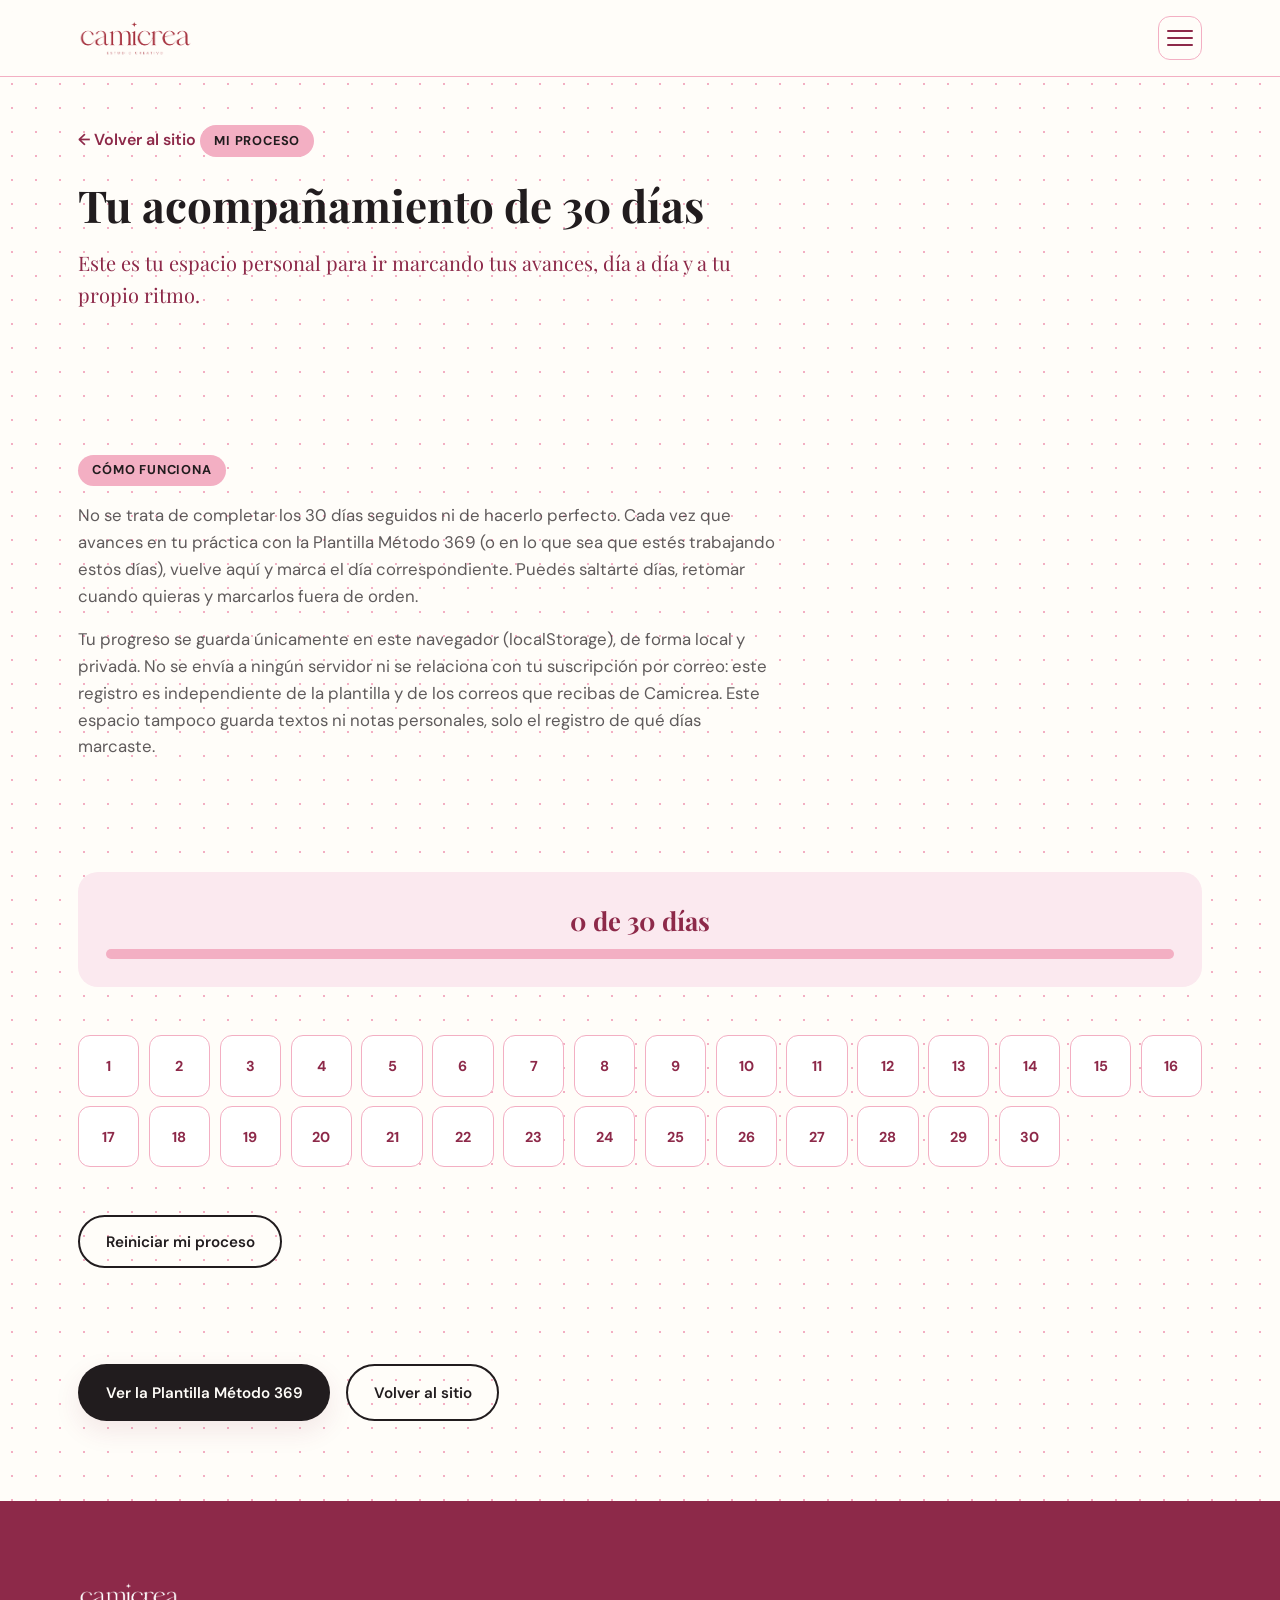
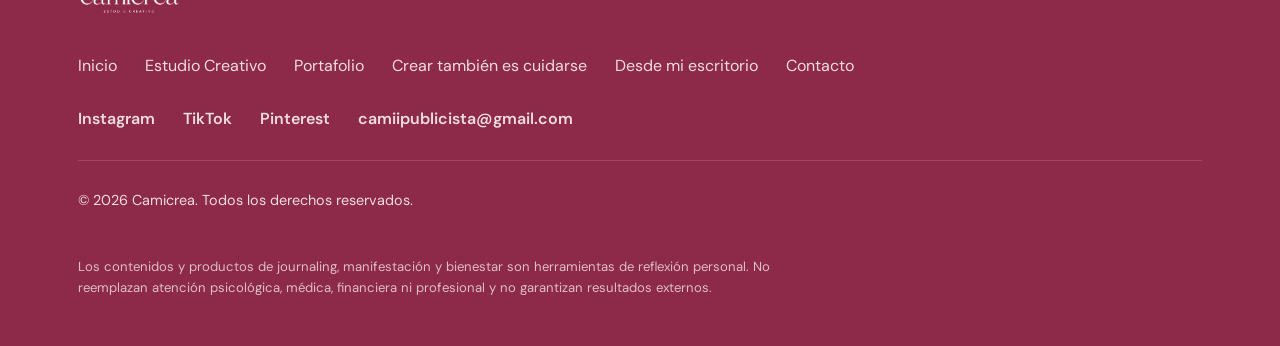
==== mi-proceso.html @ ab2db656 "Corrección urgente: eliminar avisos de contenido pendiente y rehacer la navegación en pila vertical " ====
<!DOCTYPE html>
<html lang="es-CL">
<head>
  <meta charset="UTF-8">
  <meta name="viewport" content="width=device-width, initial-scale=1.0">
  <title>Mi proceso | Camicrea</title>
  <meta name="description" content="Tu espacio personal para acompañar tu proceso de 30 días: marca tus avances día a día, a tu propio ritmo. Tu progreso se guarda solo en este navegador.">
  <meta name="theme-color" content="#FFFDF9">
  <meta name="robots" content="noindex">

  <!-- Favicon provisional (creado con SVG propio, sin descargas externas) -->
  <link rel="icon" type="image/svg+xml" href="assets/favicon.svg">

  <!-- Tipografías: Playfair Display (serif editorial, con cursiva) + DM Sans (sans funcional) -->
  <link rel="preconnect" href="https://fonts.googleapis.com">
  <link rel="preconnect" href="https://fonts.gstatic.com" crossorigin>
  <link href="https://fonts.googleapis.com/css2?family=Caveat:wght@500;600;700&family=DM+Sans:ital,wght@0,400;0,500;0,600;0,700;1,400&family=Playfair+Display:ital,wght@0,500;0,600;0,700;0,800;1,500;1,600;1,700&display=swap" rel="stylesheet">

  <link rel="stylesheet" href="styles.css">
</head>
<body>

  <a class="skip-link" href="#contenido-principal">Saltar al contenido principal</a>

  <!-- ======================= ENCABEZADO ======================= -->
  <header class="site-header" id="header">
    <div class="container header-inner">
      <a class="logo" href="index.html">
        <img class="logo-img" src="./assets/logo-camicrea.png" alt="Camicrea Estudio Creativo">
      </a>

      <button class="nav-toggle" id="navToggle" type="button" aria-expanded="false" aria-controls="primaryNav" aria-label="Abrir menú de navegación">
        <span class="nav-toggle-bar"></span>
        <span class="nav-toggle-bar"></span>
        <span class="nav-toggle-bar"></span>
      </button>

      <nav class="primary-nav nav-carpetas" id="primaryNav" aria-label="Navegación principal">
        <ul class="nav-list carpetas-lista">
          <li class="carpeta-nav-item">
            <a href="index.html#estudio" class="nav-link carpeta-nav carpeta-nav--rosa">
              <span class="carpeta-nav-vista" aria-hidden="true"><svg viewBox="0 0 24 24" width="26" height="26" aria-hidden="true"><rect x="3" y="4" width="18" height="12" rx="1.5" fill="none" stroke="currentColor" stroke-width="1.8"/><line x1="9" y1="20" x2="15" y2="20" stroke="currentColor" stroke-width="1.8" stroke-linecap="round"/><line x1="12" y1="16" x2="12" y2="20" stroke="currentColor" stroke-width="1.8" stroke-linecap="round"/></svg></span>
              <span class="carpeta-nav-pestana">01</span>
              <span class="carpeta-nav-cuerpo">Estudio creativo<span class="carpeta-nav-flecha" aria-hidden="true">&#8594;</span></span>
            </a>
          </li>
          <li class="carpeta-nav-item">
            <a href="index.html#portafolio" class="nav-link carpeta-nav carpeta-nav--verde">
              <span class="carpeta-nav-vista" aria-hidden="true"><svg viewBox="0 0 24 24" width="26" height="26" aria-hidden="true"><rect x="3" y="7" width="10" height="10" rx="1.5" fill="currentColor" opacity="0.55"/><rect x="8" y="4" width="10" height="10" rx="1.5" fill="currentColor" opacity="0.85"/><rect x="12" y="9" width="9" height="9" rx="1.5" fill="none" stroke="currentColor" stroke-width="1.6"/></svg></span>
              <span class="carpeta-nav-pestana">02</span>
              <span class="carpeta-nav-cuerpo">Portafolio<span class="carpeta-nav-flecha" aria-hidden="true">&#8594;</span></span>
            </a>
          </li>
          <li class="carpeta-nav-item">
            <a href="index.html#cuidarse" class="nav-link carpeta-nav carpeta-nav--negro">
              <span class="carpeta-nav-vista" aria-hidden="true"><svg viewBox="0 0 24 24" width="26" height="26" aria-hidden="true"><path d="M12 3C9 3 7.5 5.5 8 8.5C6 8 4.5 9 4.5 11C4.5 13.5 7.5 14.5 9.5 13C9 15 8.5 17 8.5 19H15.5C15.5 17 15 15 14.5 13C16.5 14.5 19.5 13.5 19.5 11C19.5 9 18 8 16 8.5C16.5 5.5 15 3 12 3Z" fill="currentColor"/><line x1="12" y1="13" x2="12" y2="21" stroke="currentColor" stroke-width="1.6" stroke-linecap="round"/></svg></span>
              <span class="carpeta-nav-pestana">03</span>
              <span class="carpeta-nav-cuerpo">Crear también es cuidarse<span class="carpeta-nav-flecha" aria-hidden="true">&#8594;</span></span>
            </a>
          </li>
          <li class="carpeta-nav-item">
            <a href="index.html#escritorio" class="nav-link carpeta-nav carpeta-nav--papel">
              <span class="carpeta-nav-vista" aria-hidden="true"><svg viewBox="0 0 24 24" width="26" height="26" aria-hidden="true"><path d="M5 3h10l4 4v14H5Z" fill="none" stroke="currentColor" stroke-width="1.7" stroke-linejoin="round"/><path d="M15 3v4h4" fill="none" stroke="currentColor" stroke-width="1.7" stroke-linejoin="round"/><line x1="8" y1="11" x2="16" y2="11" stroke="currentColor" stroke-width="1.4" stroke-linecap="round"/><line x1="8" y1="14.5" x2="16" y2="14.5" stroke="currentColor" stroke-width="1.4" stroke-linecap="round"/><line x1="8" y1="18" x2="13" y2="18" stroke="currentColor" stroke-width="1.4" stroke-linecap="round"/></svg></span>
              <span class="carpeta-nav-pestana">04</span>
              <span class="carpeta-nav-cuerpo">Desde mi escritorio<span class="carpeta-nav-flecha" aria-hidden="true">&#8594;</span></span>
            </a>
          </li>
          <li class="carpeta-nav-item">
            <a href="index.html#contacto" class="nav-link carpeta-nav carpeta-nav--burdeos">
              <span class="carpeta-nav-vista" aria-hidden="true"><svg viewBox="0 0 24 24" width="26" height="26" aria-hidden="true"><path d="M21 3L3 10.5L10.5 13L13.5 20.5L21 3Z" fill="none" stroke="currentColor" stroke-width="1.7" stroke-linejoin="round"/><line x1="10.5" y1="13" x2="21" y2="3" stroke="currentColor" stroke-width="1.6" stroke-linecap="round"/></svg></span>
              <span class="carpeta-nav-pestana">05</span>
              <span class="carpeta-nav-cuerpo">Contacto<span class="carpeta-nav-flecha" aria-hidden="true">&#8594;</span></span>
            </a>
          </li>
        </ul>
      </nav>
    </div>
  </header>

  <main id="contenido-principal">

    <!-- ======================= PORTADA ======================= -->
    <section class="detalle-proyecto-hero" id="portada">
      <div class="container">
        <a href="index.html#cuidarse" class="detalle-proyecto-volver reveal">← Volver al sitio</a>

        <span class="section-tag reveal">Mi proceso</span>
        <h1 class="section-title reveal">Tu acompañamiento de 30 días</h1>
        <p class="section-lead reveal">Este es tu espacio personal para ir marcando tus avances, día a día y a tu propio ritmo.</p>
      </div>
    </section>

    <!-- ======================= CÓMO FUNCIONA ======================= -->
    <section class="detalle-proyecto-seccion">
      <div class="container">
        <span class="section-tag reveal">Cómo funciona</span>
        <p class="section-text reveal">No se trata de completar los 30 días seguidos ni de hacerlo perfecto. Cada vez que avances en tu práctica con la Plantilla Método 369 (o en lo que sea que estés trabajando estos días), vuelve aquí y marca el día correspondiente. Puedes saltarte días, retomar cuando quieras y marcarlos fuera de orden.</p>
        <p class="section-text reveal">Tu progreso se guarda únicamente en este navegador (localStorage), de forma local y privada. No se envía a ningún servidor ni se relaciona con tu suscripción por correo: este registro es independiente de la plantilla y de los correos que recibas de Camicrea. Este espacio tampoco guarda textos ni notas personales, solo el registro de qué días marcaste.</p>
      </div>
    </section>

    <!-- ======================= PROGRESO ======================= -->
    <section class="detalle-proyecto-seccion">
      <div class="container">
        <div class="proceso-progreso reveal">
          <p class="proceso-progreso-numero"><span id="procesoContador">0</span> de 30 días</p>
          <div class="proceso-progreso-barra" role="progressbar" aria-valuemin="0" aria-valuemax="30" aria-valuenow="0" id="procesoBarra">
            <div class="proceso-progreso-relleno" id="procesoRelleno"></div>
          </div>
        </div>

        <div class="proceso-dias-grid reveal" id="procesoDiasGrid" role="group" aria-label="Días de tu proceso">
          <button type="button" class="proceso-dia" data-dia="1" aria-pressed="false">1</button>
          <button type="button" class="proceso-dia" data-dia="2" aria-pressed="false">2</button>
          <button type="button" class="proceso-dia" data-dia="3" aria-pressed="false">3</button>
          <button type="button" class="proceso-dia" data-dia="4" aria-pressed="false">4</button>
          <button type="button" class="proceso-dia" data-dia="5" aria-pressed="false">5</button>
          <button type="button" class="proceso-dia" data-dia="6" aria-pressed="false">6</button>
          <button type="button" class="proceso-dia" data-dia="7" aria-pressed="false">7</button>
          <button type="button" class="proceso-dia" data-dia="8" aria-pressed="false">8</button>
          <button type="button" class="proceso-dia" data-dia="9" aria-pressed="false">9</button>
          <button type="button" class="proceso-dia" data-dia="10" aria-pressed="false">10</button>
          <button type="button" class="proceso-dia" data-dia="11" aria-pressed="false">11</button>
          <button type="button" class="proceso-dia" data-dia="12" aria-pressed="false">12</button>
          <button type="button" class="proceso-dia" data-dia="13" aria-pressed="false">13</button>
          <button type="button" class="proceso-dia" data-dia="14" aria-pressed="false">14</button>
          <button type="button" class="proceso-dia" data-dia="15" aria-pressed="false">15</button>
          <button type="button" class="proceso-dia" data-dia="16" aria-pressed="false">16</button>
          <button type="button" class="proceso-dia" data-dia="17" aria-pressed="false">17</button>
          <button type="button" class="proceso-dia" data-dia="18" aria-pressed="false">18</button>
          <button type="button" class="proceso-dia" data-dia="19" aria-pressed="false">19</button>
          <button type="button" class="proceso-dia" data-dia="20" aria-pressed="false">20</button>
          <button type="button" class="proceso-dia" data-dia="21" aria-pressed="false">21</button>
          <button type="button" class="proceso-dia" data-dia="22" aria-pressed="false">22</button>
          <button type="button" class="proceso-dia" data-dia="23" aria-pressed="false">23</button>
          <button type="button" class="proceso-dia" data-dia="24" aria-pressed="false">24</button>
          <button type="button" class="proceso-dia" data-dia="25" aria-pressed="false">25</button>
          <button type="button" class="proceso-dia" data-dia="26" aria-pressed="false">26</button>
          <button type="button" class="proceso-dia" data-dia="27" aria-pressed="false">27</button>
          <button type="button" class="proceso-dia" data-dia="28" aria-pressed="false">28</button>
          <button type="button" class="proceso-dia" data-dia="29" aria-pressed="false">29</button>
          <button type="button" class="proceso-dia" data-dia="30" aria-pressed="false">30</button>
        </div>

        <div class="proceso-controles reveal">
          <button type="button" class="btn btn-outline" id="procesoReiniciar">Reiniciar mi proceso</button>
        </div>
      </div>
    </section>

    <!-- ======================= PLANTILLA ======================= -->
    <section class="detalle-proyecto-seccion detalle-proyecto-cta">
      <div class="container detalle-proyecto-botones">
        <a href="index.html#productos" class="btn btn-primary">Ver la Plantilla Método 369</a>
        <a href="index.html#cuidarse" class="btn btn-outline">Volver al sitio</a>
      </div>
    </section>

  </main>

  <!-- ======================= PIE DE PÁGINA ======================= -->
  <footer class="site-footer">
    <div class="container footer-inner">
      <div class="footer-marca">
        <img class="footer-logo-img" src="./assets/logo-camicrea.png" alt="Camicrea Estudio Creativo">
      </div>

      <nav class="footer-nav" aria-label="Navegación del pie de página">
        <a href="index.html#inicio">Inicio</a>
        <a href="index.html#estudio">Estudio Creativo</a>
        <a href="index.html#portafolio">Portafolio</a>
        <a href="index.html#cuidarse">Crear también es cuidarse</a>
        <a href="index.html#escritorio">Desde mi escritorio</a>
        <a href="index.html#contacto">Contacto</a>
      </nav>

      <div class="footer-social">
        <a href="https://www.instagram.com/cvmilapazz/" target="_blank" rel="noopener noreferrer">Instagram</a>
        <a href="https://www.tiktok.com/@caamilinbombin" target="_blank" rel="noopener noreferrer">TikTok</a>
        <a href="https://pin.it/1aLr42f5K" target="_blank" rel="noopener noreferrer">Pinterest</a>
        <a href="mailto:camiipublicista@gmail.com">camiipublicista@gmail.com</a>
      </div>

      <p class="footer-derechos">© <span id="anioActual">2026</span> Camicrea. Todos los derechos reservados.</p>

      <p class="footer-aviso">Los contenidos y productos de journaling, manifestación y bienestar son herramientas de reflexión personal. No reemplazan atención psicológica, médica, financiera ni profesional y no garantizan resultados externos.</p>
    </div>
  </footer>

  <script src="script.js"></script>
</body>
</html>
---- styles.css ----
/* =========================================================
   CAMICREA — Hoja de estilos
   Estética editorial, femenina y cálida.
   Variables CSS para colores, tipografía y espaciado.
   ========================================================= */

:root {
  /* Paleta de color — camicrea (rosado + verde hoja + café profundo) */
  --color-marfil: #FFFDF9;
  --color-rosa-palido: #FBE9EF;
  --color-rosa-pastel: #F3AFC3;
  --color-frambuesa: #F3AFC3;
  --color-burdeos: #8D2949;
  --color-cafe: #211C1E;
  --color-cafe-suave: rgba(33, 28, 30, 0.72);
  --color-blanco: #FFFFFF;
  --color-borde: var(--color-rosa-pastel);

  /* Paleta ampliada — escritorio creativo / scrapbook editorial */
  --color-verde-suave: #C9D7A7;
  --color-verde: #68734A;
  --color-verde-oscuro: #4E5A32;
  --color-gris-claro: #E9E5DE;
  --color-gris: #B9B2A6;
  --color-papel: #FFFFFB;

  /* Tipografía */
  --fuente-serif: "Playfair Display", "Iowan Old Style", "Palatino Linotype", "Book Antiqua", Georgia, "Times New Roman", serif;
  --fuente-sans: "DM Sans", "Segoe UI", Avenir, "Helvetica Neue", Helvetica, Arial, sans-serif;
  /* Manuscrita: solo para notas personales, firmas y pequeños detalles,
     nunca para párrafos largos (queda difícil de leer en bloques). */
  --fuente-manuscrita: "Caveat", "Segoe Script", cursive;

  /* Espaciado */
  --espacio-xs: 0.5rem;
  --espacio-sm: 1rem;
  --espacio-md: 1.75rem;
  --espacio-lg: 3rem;
  --espacio-xl: 5rem;

  /* Otros */
  --radio-borde: 20px;
  --radio-borde-sm: 12px;
  --sombra-suave: 0 10px 26px rgba(141, 41, 73, 0.10);
  --sombra-papel: 0 6px 16px rgba(33, 28, 30, 0.14);
  --transicion: 0.25s ease;
  --transicion-deco: 0.45s ease;
  --ancho-maximo: 1180px;
}

/* =================== RESET BÁSICO =================== */
*, *::before, *::after { box-sizing: border-box; }

html {
  scroll-behavior: smooth;
}

body {
  margin: 0;
  background-color: var(--color-marfil);
  background-image: radial-gradient(circle, var(--color-rosa-pastel) 1.5px, transparent 1.5px);
  background-size: 24px 24px;
  color: var(--color-cafe);
  font-family: var(--fuente-sans);
  font-size: 16px;
  line-height: 1.6;
  overflow-x: hidden;
}

img { max-width: 100%; display: block; }

h1, h2, h3, h4 {
  font-family: var(--fuente-serif);
  font-weight: 700;
  line-height: 1.15;
  margin: 0 0 var(--espacio-sm);
  color: var(--color-cafe);
}

p { margin: 0 0 var(--espacio-sm); }

ul { list-style: none; margin: 0; padding: 0; }

a { color: var(--color-burdeos); text-decoration: none; }

button { font-family: inherit; cursor: pointer; }

/* Menciones visibles del nombre "CamiCrea" dentro de texto corrido
   (párrafos y titulares sobre fondo claro). Evoca la tipografía serif
   e itálica del logo sin convertir el texto en imagen. No se aplica
   dentro de botones, insignias (section-tag) ni el pie de página
   oscuro, donde el burdeos perdería contraste o chocaría con el
   tratamiento tipográfico de esos componentes. */
.marca-camicrea {
  font-family: var(--fuente-serif);
  font-style: italic;
  color: var(--color-burdeos);
}

/* Manuscrita: para notas personales, firmas y pequeños detalles
   puntuales. No se usa en párrafos largos: a ese tamaño de bloque
   pierde legibilidad. */
.manuscrita {
  font-family: var(--fuente-manuscrita);
  font-weight: 600;
}

.container {
  width: 100%;
  max-width: var(--ancho-maximo);
  margin: 0 auto;
  padding: 0 var(--espacio-md);
}

/* =================== ACCESIBILIDAD =================== */
.skip-link {
  position: absolute;
  left: -999px;
  top: 0;
  background: var(--color-burdeos);
  color: var(--color-blanco);
  padding: 0.75rem 1.25rem;
  border-radius: 0 0 var(--radio-borde-sm) 0;
  z-index: 1000;
}
.skip-link:focus {
  left: 0;
}

a:focus-visible,
button:focus-visible,
input:focus-visible,
select:focus-visible,
textarea:focus-visible {
  outline: 3px solid var(--color-burdeos);
  outline-offset: 2px;
}

@media (prefers-reduced-motion: reduce) {
  html { scroll-behavior: auto; }
  *, *::before, *::after {
    animation-duration: 0.001ms !important;
    animation-iteration-count: 1 !important;
    transition-duration: 0.001ms !important;
    scroll-behavior: auto !important;
  }
}

/* =================== BOTONES =================== */
.btn {
  display: inline-flex;
  align-items: center;
  justify-content: center;
  gap: 0.5rem;
  padding: 0.9rem 1.6rem;
  border-radius: 999px;
  font-weight: 600;
  font-size: 0.95rem;
  border: 2px solid transparent;
  transition: transform var(--transicion), box-shadow var(--transicion), background-color var(--transicion), color var(--transicion);
  min-height: 48px;
}

.btn-primary {
  background-color: var(--color-cafe);
  color: var(--color-marfil);
  box-shadow: var(--sombra-suave);
}
.btn-primary:hover { background-color: var(--color-burdeos); transform: translateY(-2px); }

.btn-secondary {
  background-color: var(--color-burdeos);
  color: var(--color-blanco);
}
.btn-secondary:hover { background-color: var(--color-cafe); transform: translateY(-2px); }

.btn-outline {
  background-color: transparent;
  color: var(--color-cafe);
  border-color: var(--color-cafe);
}
.btn-outline:hover { background-color: var(--color-cafe); color: var(--color-blanco); }

.btn.is-disabled,
.btn:disabled {
  opacity: 0.6;
  cursor: not-allowed;
  box-shadow: none;
}
.btn.is-disabled:hover,
.btn:disabled:hover { transform: none; }

/* =================== ENCABEZADO =================== */
.site-header {
  position: sticky;
  top: 0;
  z-index: 500;
  background-color: rgba(255, 253, 249, 0.92);
  backdrop-filter: blur(8px);
  border-bottom: 1px solid var(--color-borde);
}

.header-inner {
  display: flex;
  align-items: center;
  justify-content: space-between;
  padding-top: var(--espacio-sm);
  padding-bottom: var(--espacio-sm);
  gap: var(--espacio-sm);
}

.logo {
  display: inline-flex;
  align-items: center;
  white-space: nowrap;
}
.logo-img {
  height: 38px;
  width: auto;
  display: block;
}

.nav-toggle {
  display: flex;
  flex-direction: column;
  justify-content: center;
  gap: 5px;
  width: 44px;
  height: 44px;
  padding: 8px;
  background: transparent;
  border: 1px solid var(--color-borde);
  border-radius: var(--radio-borde-sm);
}
.nav-toggle-bar {
  display: block;
  width: 100%;
  height: 2px;
  background-color: var(--color-burdeos);
  border-radius: 2px;
  transition: transform var(--transicion), opacity var(--transicion);
}
.nav-toggle[aria-expanded="true"] .nav-toggle-bar:nth-child(1) { transform: translateY(7px) rotate(45deg); }
.nav-toggle[aria-expanded="true"] .nav-toggle-bar:nth-child(2) { opacity: 0; }
.nav-toggle[aria-expanded="true"] .nav-toggle-bar:nth-child(3) { transform: translateY(-7px) rotate(-45deg); }

.primary-nav {
  display: flex;
  align-items: center;
  gap: var(--espacio-md);
}

/* =================== NAVEGACIÓN COMO PILA VERTICAL DE ARCHIVOS ===================
   El botón de menú abre un panel desplegable (en todos los anchos, no
   solo en móvil) con las 5 carpetas de sección apiladas de arriba hacia
   abajo: cada una tapa a la siguiente y asoma su pestaña por el costado
   superior. Al pasar el cursor o el foco, la carpeta se adelanta hacia
   la derecha, se inclina, aumenta su sombra y revela una franja de
   textura más completa; las carpetas de abajo se separan levemente. */
.nav-toggle { display: flex; }
@media (min-width: 901px) {
  .nav-toggle { display: flex; }
}

.primary-nav {
  position: absolute;
  top: 100%;
  right: 0;
  width: min(420px, 100vw);
  flex-direction: column;
  align-items: stretch;
  background-color: var(--color-marfil);
  border: 1px solid var(--color-borde);
  border-top: none;
  box-shadow: var(--sombra-suave);
  padding: var(--espacio-lg) var(--espacio-md);
  max-height: calc(100vh - 100%);
  overflow-y: auto;
  overflow-x: hidden;
  transform: translateY(-8px);
  opacity: 0;
  visibility: hidden;
  pointer-events: none;
  transition: transform var(--transicion), opacity var(--transicion);
}
.primary-nav.is-open {
  transform: translateY(0);
  opacity: 1;
  visibility: visible;
  pointer-events: auto;
}

.carpetas-lista {
  display: flex;
  flex-direction: column;
}

.carpeta-nav-item {
  position: relative;
  transition: margin var(--transicion-deco);
}
.carpeta-nav-item + .carpeta-nav-item { margin-top: -22px; }
.carpeta-nav-item:hover,
.carpeta-nav-item:focus-within { z-index: 20; }
.carpeta-nav-item:hover ~ .carpeta-nav-item,
.carpeta-nav-item:focus-within ~ .carpeta-nav-item { margin-top: -6px; }

.carpeta-nav {
  position: relative;
  display: flex;
  align-items: stretch;
  width: 100%;
  min-height: 76px;
  margin-top: 22px;
  border-radius: 4px 20px 20px 20px;
  border: 1.5px solid var(--color-cafe);
  box-shadow: var(--sombra-papel);
  overflow: visible;
  text-decoration: none;
  transition: transform var(--transicion-deco), box-shadow var(--transicion-deco);
}
.carpeta-nav-item:first-child .carpeta-nav { margin-top: 0; }
.carpeta-nav:hover,
.carpeta-nav:focus-visible {
  transform: translateX(14px) rotate(-1.2deg);
  box-shadow: var(--sombra-suave);
  outline: none;
}

/* Pestaña: sobresale por la parte superior izquierda, como una carpeta
   colgante real, siempre visible por encima de la carpeta siguiente. */
.carpeta-nav-pestana {
  position: absolute;
  top: -20px;
  left: var(--espacio-md);
  background-color: var(--color-cafe);
  color: var(--color-marfil);
  font-family: var(--fuente-sans);
  font-weight: 700;
  font-size: 0.82rem;
  line-height: 1.2;
  padding: 0.45rem 0.9rem;
  border-radius: 8px 8px 0 0;
  white-space: nowrap;
  z-index: 2;
}

.carpeta-nav-vista {
  flex: 0 0 96px;
  position: relative;
  display: flex;
  align-items: center;
  justify-content: center;
  color: var(--color-cafe);
  border-radius: 3px 0 0 20px;
  overflow: hidden;
}
.carpeta-nav-vista::before {
  content: "";
  position: absolute;
  inset: 0;
  background-image: radial-gradient(circle, rgba(33, 28, 30, 0.1) 1px, transparent 1px);
  background-size: 11px 11px;
}
.carpeta-nav-vista svg { position: relative; z-index: 1; }

.carpeta-nav-cuerpo {
  flex: 1;
  display: flex;
  align-items: center;
  justify-content: space-between;
  gap: 0.75rem;
  padding: 0.9rem 1.1rem;
  background-color: var(--color-papel);
  border-radius: 0 20px 20px 0;
  font-weight: 700;
  font-size: 0.98rem;
  color: var(--color-cafe);
}
.carpeta-nav-flecha {
  flex-shrink: 0;
  opacity: 0.45;
  transition: transform var(--transicion-deco), opacity var(--transicion-deco);
}
.carpeta-nav:hover .carpeta-nav-flecha,
.carpeta-nav:focus-visible .carpeta-nav-flecha { opacity: 1; transform: translateX(4px); }

.carpeta-nav--rosa .carpeta-nav-vista { background-color: var(--color-rosa-pastel); }
.carpeta-nav--verde .carpeta-nav-vista { background-color: var(--color-verde-suave); }
.carpeta-nav--negro .carpeta-nav-vista { background-color: var(--color-cafe); color: var(--color-rosa-palido); }
.carpeta-nav--negro .carpeta-nav-vista::before { background-image: radial-gradient(circle, rgba(255, 253, 249, 0.14) 1px, transparent 1px); }
.carpeta-nav--papel .carpeta-nav-vista { background-color: var(--color-papel); border-right: 1.5px solid var(--color-cafe); }
.carpeta-nav--papel { border-width: 2px; }
.carpeta-nav--burdeos .carpeta-nav-vista { background-color: var(--color-burdeos); color: var(--color-rosa-palido); }
.carpeta-nav--burdeos .carpeta-nav-vista::before { background-image: radial-gradient(circle, rgba(255, 253, 249, 0.14) 1px, transparent 1px); }
.carpeta-nav--burdeos .carpeta-nav-pestana { background-color: var(--color-burdeos); }

/* Carpeta activa: destacada en burdeos, con un pequeño botón de
   costura junto a su nombre. */
.carpeta-nav.esta-activo {
  border-color: var(--color-burdeos);
  box-shadow: 0 0 0 2px var(--color-burdeos), var(--sombra-papel);
}
.carpeta-nav.esta-activo .carpeta-nav-cuerpo { color: var(--color-burdeos); }
.carpeta-nav.esta-activo .carpeta-nav-cuerpo::after {
  content: "";
  display: inline-block;
  width: 7px;
  height: 7px;
  border-radius: 50%;
  background-color: var(--color-burdeos);
  box-shadow: 0 0 0 1.5px var(--color-rosa-pastel);
}

@media (max-width: 520px) {
  .primary-nav { width: 100vw; right: 0; }
}

@media (prefers-reduced-motion: reduce) {
  .carpeta-nav-item,
  .carpeta-nav,
  .carpeta-nav-flecha { transition: none; }
}

/* =================== SECCIONES GENERALES =================== */
section { padding: var(--espacio-xl) 0; position: relative; }

/* =================== NAVEGACIÓN POR VENTANAS ===================
   El sitio se organiza en "ventanas" (una por ítem del menú principal).
   Solo una ventana está visible a la vez; script.js controla el cambio
   según el hash de la URL, sin recargar la página. */
.site-window[hidden] { display: none; }

.site-window {
  opacity: 0;
  transition: opacity 0.25s ease;
}
.site-window.ventana-activa { opacity: 1; }

@media (prefers-reduced-motion: reduce) {
  .site-window { transition: none; }
}

/* Cuando dos secciones antiguas se unen dentro de una misma ventana,
   cada bloque conserva su propio ancho de contenedor y se separa del
   siguiente con una línea sutil, en vez de fundirse sin límites. */
.ventana-bloque + .ventana-bloque {
  margin-top: var(--espacio-xl);
  padding-top: var(--espacio-xl);
  border-top: 1px solid var(--color-borde);
}

/* Cinta de categorías: franja angosta que se desplaza en bucle con
   los nombres reales de los servicios, a modo de encabezado decorativo
   de la ventana Estudio Creativo. */
.cinta-categorias {
  overflow: hidden;
  background-color: var(--color-burdeos);
  color: var(--color-marfil);
  padding: 0.55rem 0;
}
.cinta-categorias-track {
  display: flex;
  width: max-content;
  animation: desplazar-cinta 28s linear infinite;
}
.cinta-categorias-track span {
  white-space: nowrap;
  font-size: 0.82rem;
  font-weight: 700;
  letter-spacing: 0.08em;
  text-transform: uppercase;
  padding-right: 0.4rem;
}
.cinta-categorias:hover .cinta-categorias-track,
.cinta-categorias:focus-within .cinta-categorias-track { animation-play-state: paused; }
@keyframes desplazar-cinta {
  from { transform: translateX(0); }
  to { transform: translateX(-50%); }
}

/* Franjas animadas adicionales: mismo mecanismo de bucle continuo que
   .cinta-categorias, en distintos tonos de la paleta, para marcar ritmo
   entre secciones. Se detienen al pasar el cursor o el foco. */
.franja-ticker {
  overflow: hidden;
  padding: 0.6rem 0;
}
.franja-ticker-track {
  display: flex;
  width: max-content;
  animation: desplazar-cinta 24s linear infinite;
}
.franja-ticker-track span {
  white-space: nowrap;
  font-size: 0.85rem;
  font-weight: 700;
  letter-spacing: 0.07em;
  padding-right: 0.5rem;
}
.franja-ticker:hover .franja-ticker-track,
.franja-ticker:focus-within .franja-ticker-track { animation-play-state: paused; }
.franja-ticker--rosa { background-color: var(--color-rosa-pastel); color: var(--color-cafe); }
.franja-ticker--negro { background-color: var(--color-cafe); color: var(--color-rosa-pastel); }
.franja-ticker--verde { background-color: var(--color-verde-suave); color: var(--color-burdeos); }
@media (prefers-reduced-motion: reduce) {
  .cinta-categorias-track,
  .franja-ticker-track { animation: none; }
  .cinta-categorias,
  .franja-ticker { overflow-x: auto; }
}

/* El estado activo real de la navegación lo resuelve .carpeta-nav.esta-activo
   (ver =================== NAVEGACIÓN COMO PILA DE CARPETAS ===================). */

/* =================== VOCABULARIO DECORATIVO ===================
   Piezas visuales de escritorio creativo (clip, chincheta, cinta,
   flor, lazo, brillo, sujetador) dibujadas como SVG en línea, sin
   descargas externas. Son puramente decorativas — se marcan
   aria-hidden en el HTML — y cada ventana usa solo una o dos como
   protagonistas, nunca todas a la vez. */
.deco,
.deco-clip,
.deco-pin,
.deco-lazo,
.deco-brillo,
.deco-sujetador {
  position: absolute;
  pointer-events: none;
  background-repeat: no-repeat;
  background-size: contain;
  z-index: 2;
}

.deco-clip {
  width: 26px;
  height: 40px;
  background-image: url("data:image/svg+xml,%3Csvg xmlns='http://www.w3.org/2000/svg' viewBox='0 0 40 60'%3E%3Cpath d='M12 14a8 8 0 0 1 16 0v28a5 5 0 0 1-10 0V20a2 2 0 0 1 4 0v20' fill='none' stroke='%23B9B2A6' stroke-width='3' stroke-linecap='round'/%3E%3C/svg%3E");
}

.deco-pin {
  width: 19px;
  height: 30px;
  background-image: url("data:image/svg+xml,%3Csvg xmlns='http://www.w3.org/2000/svg' viewBox='0 0 32 42'%3E%3Cellipse cx='16' cy='30' rx='3' ry='1.4' fill='%23000' opacity='0.12'/%3E%3Cline x1='16' y1='22' x2='16' y2='31' stroke='%238D2949' stroke-width='1.6' stroke-linecap='round'/%3E%3Cpath d='M16 4C22 4 26 8 26 13C26 17 23 19.5 16 22C9 19.5 6 17 6 13C6 8 10 4 16 4Z' fill='%23F3AFC3'/%3E%3Cpath d='M10 8C11.5 6 14 5 16 5C13 6.5 11 9 10.5 12C10 10.5 9.7 9 10 8Z' fill='%23fff' opacity='0.35'/%3E%3C/svg%3E");
}
.deco-pin--verde {
  background-image: url("data:image/svg+xml,%3Csvg xmlns='http://www.w3.org/2000/svg' viewBox='0 0 32 42'%3E%3Cellipse cx='16' cy='30' rx='3' ry='1.4' fill='%23000' opacity='0.12'/%3E%3Cline x1='16' y1='22' x2='16' y2='31' stroke='%2368734A' stroke-width='1.6' stroke-linecap='round'/%3E%3Cpath d='M16 4C22 4 26 8 26 13C26 17 23 19.5 16 22C9 19.5 6 17 6 13C6 8 10 4 16 4Z' fill='%23C9D7A7'/%3E%3Cpath d='M10 8C11.5 6 14 5 16 5C13 6.5 11 9 10.5 12C10 10.5 9.7 9 10 8Z' fill='%23fff' opacity='0.35'/%3E%3C/svg%3E");
}

.deco-lazo {
  width: 42px;
  height: 30px;
  background-image: url("data:image/svg+xml,%3Csvg xmlns='http://www.w3.org/2000/svg' viewBox='0 0 52 34'%3E%3Cpath d='M26 15C20 8 10 5 5 8C2 10 2 15 5 17C10 20 20 18 26 15Z' fill='%238D2949'/%3E%3Cpath d='M26 15C32 8 42 5 47 8C50 10 50 15 47 17C42 20 32 18 26 15Z' fill='%238D2949'/%3E%3Cpath d='M14 9C16 11 17 13 17 15' stroke='%23F3AFC3' stroke-width='1' fill='none' opacity='0.5'/%3E%3Cpath d='M38 9C36 11 35 13 35 15' stroke='%23F3AFC3' stroke-width='1' fill='none' opacity='0.5'/%3E%3Cpath d='M26 15L24 26L26 24L28 26Z' fill='%238D2949'/%3E%3Ccircle cx='26' cy='15' r='4' fill='%23F3AFC3'/%3E%3C/svg%3E");
}

.deco-brillo {
  width: 16px;
  height: 16px;
  background-image: url("data:image/svg+xml,%3Csvg xmlns='http://www.w3.org/2000/svg' viewBox='0 0 30 30'%3E%3Cpath d='M15 2 L18 12 L28 15 L18 18 L15 28 L12 18 L2 15 L12 12 Z' fill='%23F3AFC3'/%3E%3C/svg%3E");
}

.deco-sujetador {
  width: 52px;
  height: 34px;
  background-image: url("data:image/svg+xml,%3Csvg xmlns='http://www.w3.org/2000/svg' viewBox='0 0 60 42'%3E%3Cpath d='M23 15C23 9 27 5 30 5C33 5 37 9 37 15' fill='none' stroke='%23B9B2A6' stroke-width='3'/%3E%3Cpath d='M15 15L45 15L39 30L21 30Z' fill='%23B9B2A6'/%3E%3Cpath d='M12 15L20 15L14 24Z' fill='%238C8578'/%3E%3Cpath d='M48 15L40 15L46 24Z' fill='%238C8578'/%3E%3C/svg%3E");
}

.deco-cinta {
  position: absolute;
  background: repeating-linear-gradient(45deg, rgba(255,255,255,0.55) 0 6px, transparent 6px 12px), var(--color-verde-suave);
  opacity: 0.9;
  box-shadow: 0 2px 6px rgba(33, 28, 30, 0.12);
  pointer-events: none;
  z-index: 2;
}

/* Tarjeta de papel: base para notas y bloques de contenido con textura suave */
.recorte-papel {
  background-color: var(--color-papel);
  border-radius: var(--radio-borde-sm);
  box-shadow: var(--sombra-papel);
  border: 1px solid var(--color-borde);
  position: relative;
}

/* Marco de foto: placeholder honesto, listo para recibir una fotografía real.
   No es una imagen inventada: es un espacio reservado con textura suave y
   una etiqueta clara, para evitar saltos de layout cuando se agregue la foto. */
.marco-foto {
  position: relative;
  aspect-ratio: 4 / 5;
  border-radius: var(--radio-borde-sm);
  background: linear-gradient(160deg, var(--color-rosa-palido), var(--color-gris-claro));
  border: 1px solid var(--color-borde);
  box-shadow: var(--sombra-papel);
  display: flex;
  align-items: center;
  justify-content: center;
  overflow: hidden;
}
.marco-foto img { width: 100%; height: 100%; object-fit: cover; }

/* Composición abstracta: reemplaza cualquier aviso de "foto pendiente"
   por un bloque editorial con textura de papel y un acento circular,
   sin texto. El espacio queda reservado y se ve intencional, no vacío. */
.marco-foto--abstracto {
  background:
    radial-gradient(circle at 26% 22%, rgba(255, 253, 249, 0.6), transparent 55%),
    linear-gradient(155deg, var(--color-rosa-palido), var(--color-rosa-pastel) 60%, var(--color-verde-suave));
}
.marco-foto--abstracto::before {
  content: "";
  position: absolute;
  inset: 0;
  background-image: radial-gradient(circle, rgba(33, 28, 30, 0.09) 1px, transparent 1px);
  background-size: 13px 13px;
}
.marco-foto--abstracto::after {
  content: "";
  position: absolute;
  top: 16px;
  right: 16px;
  width: 32px;
  height: 32px;
  border: 1.5px solid rgba(33, 28, 30, 0.2);
  border-radius: 50%;
}
.portafolio-grid .proyecto-card:nth-child(4n+2) .marco-foto--abstracto {
  background:
    radial-gradient(circle at 74% 78%, rgba(255, 253, 249, 0.55), transparent 55%),
    linear-gradient(155deg, var(--color-verde-suave), var(--color-papel) 55%, var(--color-rosa-pastel));
}
.portafolio-grid .proyecto-card:nth-child(4n+3) .marco-foto--abstracto {
  background:
    radial-gradient(circle at 30% 75%, rgba(243, 175, 195, 0.35), transparent 55%),
    linear-gradient(155deg, var(--color-cafe), var(--color-burdeos) 75%);
}
.portafolio-grid .proyecto-card:nth-child(4n+3) .marco-foto--abstracto::before { background-image: radial-gradient(circle, rgba(255, 253, 249, 0.14) 1px, transparent 1px); }
.portafolio-grid .proyecto-card:nth-child(4n+3) .marco-foto--abstracto::after { border-color: rgba(255, 253, 249, 0.35); }
.portafolio-grid .proyecto-card:nth-child(4n+4) .marco-foto--abstracto {
  background:
    radial-gradient(circle at 70% 24%, rgba(141, 41, 73, 0.16), transparent 55%),
    linear-gradient(155deg, var(--color-papel), var(--color-verde-suave) 65%, var(--color-rosa-palido));
}

/* Bloque destacado: reemplaza el resaltado amarillo por un bloque de
   rosado claro con texto en negro o burdeos, para frases que necesitan
   protagonismo sin usar un color ajeno a la paleta. */
.bloque-destacado {
  display: inline;
  background-color: var(--color-rosa-palido);
  color: var(--color-cafe);
  padding: 0.1em 0.3em;
  border-radius: 6px;
  box-decoration-break: clone;
  -webkit-box-decoration-break: clone;
}

/* Subrayado tipo Marcación de iPhone/Apple Pencil: solo para palabras
   puntuales dentro de un párrafo, nunca para el texto completo. */
.subrayado-marcador {
  text-decoration: underline;
  text-decoration-color: var(--color-burdeos);
  text-decoration-thickness: 3px;
  text-underline-offset: 4px;
  text-decoration-skip-ink: none;
}

/* Carpeta con pestaña: para las tarjetas del archivador de portafolio */
.carpeta-tab {
  position: relative;
  background-color: var(--color-papel);
  border-radius: 4px var(--radio-borde-sm) var(--radio-borde-sm) var(--radio-borde-sm);
  border: 1px solid var(--color-borde);
  box-shadow: var(--sombra-papel);
}
.carpeta-tab::before {
  content: "";
  position: absolute;
  top: -14px;
  left: var(--espacio-md);
  width: 84px;
  height: 16px;
  background-color: inherit;
  border: 1px solid var(--color-borde);
  border-bottom: none;
  border-radius: 6px 6px 0 0;
}

/* Ventana de archivo: "sobre_mí.txt", con la misma barra de ventana
   de navegador (puntos + etiqueta), para la ficha personal. */
.ventana-archivo {
  background-color: var(--color-blanco);
  border: 1px solid var(--color-borde);
  border-radius: var(--radio-borde);
  box-shadow: var(--sombra-suave);
  overflow: hidden;
}
.ventana-archivo-barra {
  display: flex;
  align-items: center;
  gap: 0.4rem;
  padding: 0.8rem 1.2rem;
  background-color: var(--color-papel);
  border-bottom: 1px solid var(--color-borde);
}
.ventana-navegador-punto {
  width: 9px;
  height: 9px;
  border-radius: 50%;
  background-color: var(--color-rosa-pastel);
}
.ventana-navegador-punto:nth-child(2) { background-color: var(--color-verde-suave); }
.ventana-navegador-punto:nth-child(3) { background-color: var(--color-burdeos); }
.ventana-archivo-nombre {
  margin-left: auto;
  font-size: 0.8rem;
  color: var(--color-cafe-suave);
}
.ventana-archivo-contenido {
  padding: var(--espacio-lg) var(--espacio-md);
}

/* Nota sujeta con clip: para el formulario de contacto */
.nota-clip {
  position: relative;
  background-color: var(--color-papel);
  border-radius: var(--radio-borde);
  box-shadow: var(--sombra-papel);
  border: 1px solid var(--color-borde);
}
.nota-clip .deco-clip {
  top: -18px;
  left: var(--espacio-lg);
  transform: rotate(-8deg);
}

/* Cursor personalizado: flecha pixelada moderna + un hilo fino burdeos
   que la acompaña, y un pequeño brillo que aparece sobre enlaces y
   botones. Reemplaza el cursor nativo solo en escritorio con puntero
   preciso; se desactiva por completo en táctil y con menos movimiento. */
body.cursor-personalizado-activo,
body.cursor-personalizado-activo a,
body.cursor-personalizado-activo button {
  cursor: none;
}

.cursor-flecha,
.cursor-hilo,
.cursor-accento {
  position: fixed;
  top: 0;
  left: 0;
  pointer-events: none;
  z-index: 2000;
  opacity: 0;
}
.cursor-flecha { transition: opacity 0.15s ease; }
.cursor-hilo { transition: transform 0.15s ease-out, opacity 0.15s ease; }
.cursor-accento { transition: transform 0.15s ease-out, opacity 0.2s ease; }

.cursor-flecha.esta-activo,
.cursor-hilo.esta-activo { opacity: 1; }
.cursor-accento.esta-visible { opacity: 1; }

@media (hover: none), (pointer: coarse) {
  .cursor-flecha, .cursor-hilo, .cursor-accento { display: none; }
}
@media (prefers-reduced-motion: reduce) {
  .cursor-flecha, .cursor-hilo, .cursor-accento { display: none; }
  body.cursor-personalizado-activo,
  body.cursor-personalizado-activo a,
  body.cursor-personalizado-activo button { cursor: auto; }
}

@media (max-width: 640px) {
  /* En celulares se reducen los acentos decorativos flotantes para no saturar la lectura */
  .deco-brillo,
  .deco-lazo {
    display: none;
  }
}


/* Ligera variación de rotación para que las tarjetas se sientan
   apoyadas sobre un escritorio, no alineadas en cuadrícula perfecta. */
.leve-giro-1, .leve-giro-2, .leve-giro-3, .leve-giro-4 {
  transition: transform var(--transicion-deco);
}
.leve-giro-1 { transform: rotate(-2.5deg); }
.leve-giro-2 { transform: rotate(1.8deg); }
.leve-giro-3 { transform: rotate(-1.2deg); }
.leve-giro-4 { transform: rotate(2.4deg); }
.leve-giro-1:hover, .leve-giro-2:hover, .leve-giro-3:hover, .leve-giro-4:hover {
  transform: rotate(0deg) translateY(-4px);
}
@media (prefers-reduced-motion: reduce) {
  .leve-giro-1, .leve-giro-2, .leve-giro-3, .leve-giro-4 { transition: none; }
}

.section-tag {
  display: inline-block;
  background-color: var(--color-rosa-pastel);
  color: var(--color-cafe);
  font-weight: 700;
  font-size: 0.8rem;
  letter-spacing: 0.06em;
  text-transform: uppercase;
  padding: 0.35rem 0.9rem;
  border-radius: 999px;
  margin-bottom: var(--espacio-sm);
}

/* Insignias que incluyen el nombre "CamiCrea": el nombre nunca debe
   verse todo en mayúsculas, así que se desactiva el text-transform
   heredado solo en estos casos puntuales. */
.section-tag--marca { text-transform: none; }

.section-title {
  font-size: clamp(1.9rem, 4vw, 2.75rem);
  max-width: 760px;
}

.section-lead {
  font-family: var(--fuente-serif);
  font-size: 1.25rem;
  color: var(--color-burdeos);
  max-width: 700px;
}

.section-text {
  max-width: 700px;
  color: var(--color-cafe-suave);
  font-size: 1.05rem;
}

/* =================== ANIMACIONES AL APARECER =================== */
.reveal {
  opacity: 0;
  transform: translateY(18px);
  transition: opacity 0.6s ease, transform 0.6s ease;
}
.reveal.is-visible {
  opacity: 1;
  transform: translateY(0);
}
@media (prefers-reduced-motion: reduce) {
  .reveal { opacity: 1; transform: none; transition: none; }
}

/* =================== HERO / PORTADA =================== */
.hero {
  padding-top: var(--espacio-xl);
  padding-bottom: var(--espacio-xl);
  overflow: hidden;
}

.hero-blob {
  position: absolute;
  border-radius: 50%;
  filter: blur(10px);
  opacity: 0.55;
  z-index: 0;
}
.hero-blob--uno {
  width: 380px;
  height: 380px;
  background: radial-gradient(circle at 30% 30%, var(--color-rosa-pastel), var(--color-rosa-palido));
  top: -120px;
  right: -100px;
}
.hero-blob--dos {
  width: 260px;
  height: 260px;
  background: radial-gradient(circle at 40% 40%, var(--color-rosa-palido), var(--color-rosa-pastel));
  bottom: -80px;
  left: -80px;
  opacity: 0.4;
}

.hero-inner { position: relative; z-index: 1; text-align: center; }

.hero-title {
  font-size: clamp(2.4rem, 6vw, 4.2rem);
  margin: 0.25rem auto var(--espacio-sm);
  max-width: 900px;
}
.hero-title-acento {
  font-style: italic;
  font-weight: 600;
  color: var(--color-burdeos);
}

.hero-lead {
  font-size: 1.2rem;
  max-width: 640px;
  margin-left: auto;
  margin-right: auto;
  color: var(--color-cafe-suave);
}

.hero-cta-wrap {
  position: relative;
  display: inline-block;
  margin: var(--espacio-lg) auto 0;
}
.hero-cta-wrap .btn { position: relative; z-index: 1; }

/* =================== CAMINOS PRINCIPALES (INICIO) ===================
   Dos caminos tras la pregunta de portada: crear para la marca (que se
   abre en dos modalidades de trabajo) y crear para una misma. */
.caminos-principales {
  display: grid;
  gap: var(--espacio-md);
  text-align: left;
  margin-top: var(--espacio-lg);
}

.camino-card {
  background-color: var(--color-blanco);
  border-radius: var(--radio-borde);
  padding: var(--espacio-lg) var(--espacio-md);
  box-shadow: var(--sombra-suave);
  border: 1px solid var(--color-borde);
}
.camino-card > p { color: var(--color-cafe-suave); }

.path-tag {
  display: inline-block;
  font-size: 0.75rem;
  font-weight: 700;
  text-transform: uppercase;
  letter-spacing: 0.05em;
  margin-bottom: var(--espacio-xs);
  color: var(--color-burdeos);
}

.camino-card h2 { font-size: 1.6rem; }

.modalidades-grid {
  display: grid;
  grid-template-columns: repeat(auto-fit, minmax(280px, 1fr));
  gap: var(--espacio-md);
  margin-top: var(--espacio-md);
}

.modalidad-card {
  background-color: var(--color-marfil);
  border: 1px solid var(--color-borde);
  border-radius: var(--radio-borde-sm);
  padding: var(--espacio-md);
  display: flex;
  flex-direction: column;
}
.modalidad-card h3 { font-size: 1.15rem; }
.modalidad-card > p { color: var(--color-cafe-suave); font-size: 0.92rem; }

.modalidad-lista {
  display: grid;
  grid-template-columns: repeat(auto-fit, minmax(150px, 1fr));
  gap: 0.4rem 0.6rem;
  margin: var(--espacio-sm) 0 var(--espacio-md);
}
.modalidad-lista li {
  font-size: 0.85rem;
  color: var(--color-cafe);
  padding-left: 1.1rem;
  position: relative;
}
.modalidad-lista li::before {
  content: "•";
  position: absolute;
  left: 0;
  color: var(--color-burdeos);
}

.modalidad-botones {
  display: flex;
  flex-wrap: wrap;
  gap: var(--espacio-sm);
  margin-top: auto;
}

.modalidad-archivos {
  display: flex;
  flex-wrap: wrap;
  gap: 0.5rem;
  margin: var(--espacio-sm) 0 var(--espacio-md);
}
.modalidad-archivos li {
  background-color: var(--color-papel);
  border: 1px solid var(--color-borde);
  border-radius: 999px;
  padding: 0.35rem 0.85rem;
  font-size: 0.82rem;
  font-weight: 600;
  color: var(--color-cafe);
}

.modalidad-nota {
  font-size: 0.85rem;
  font-style: italic;
  color: var(--color-cafe-suave);
  margin-top: auto;
  margin-bottom: 0;
}
.modalidad-nota a { text-decoration: underline; }

@media (max-width: 640px) {
  .camino-card { padding: var(--espacio-md); }
}

/* =================== ESTUDIO CREATIVO =================== */

.servicios-grid {
  display: grid;
  grid-template-columns: repeat(auto-fit, minmax(260px, 1fr));
  gap: var(--espacio-md);
  margin: var(--espacio-lg) 0;
}

.servicio-card {
  position: relative;
  margin-top: 24px;
  background-color: var(--color-papel);
  border-radius: 4px var(--radio-borde-sm) var(--radio-borde-sm) var(--radio-borde-sm);
  padding: var(--espacio-md);
  border: 1px solid var(--color-borde);
  box-shadow: var(--sombra-papel);
  transition: transform var(--transicion-deco), box-shadow var(--transicion-deco);
}
.servicio-card--rosa { background-color: var(--color-rosa-palido); }
.servicio-card--verde { background-color: var(--color-verde-suave); }
.servicio-card--crema { background-color: var(--color-papel); }

.servicio-card:nth-child(4n+1) { transform: rotate(-1.1deg); }
.servicio-card:nth-child(4n+2) { transform: rotate(0.8deg); }
.servicio-card:nth-child(4n+3) { transform: rotate(-0.6deg); }
.servicio-card:nth-child(4n+4) { transform: rotate(1deg); }
.servicio-card:hover { transform: rotate(0deg) translateY(-4px); box-shadow: var(--sombra-suave); }

/* Icono simple de línea/trazo plano por servicio (sustituye al clip
   decorativo): un glifo pequeño en color café, sin fotografías ni
   ilustraciones complejas. */
.servicio-icono {
  display: inline-flex;
  color: var(--color-cafe);
  margin-top: var(--espacio-sm);
}
@media (prefers-reduced-motion: reduce) {
  .servicio-card { transition: none; }
}

/* Pestaña de carpeta: número + nombre corto del servicio, en el
   mismo tono que el cuerpo de la tarjeta (hereda su color de fondo). */
.servicio-tab {
  position: absolute;
  top: -24px;
  left: var(--espacio-md);
  background-color: inherit;
  border: 1px solid var(--color-borde);
  border-bottom: none;
  border-radius: 8px 8px 0 0;
  padding: 0.3rem 0.85rem;
  font-family: var(--fuente-sans);
  font-weight: 700;
  font-size: 0.76rem;
  letter-spacing: 0.03em;
  color: var(--color-cafe);
  white-space: nowrap;
}

.servicio-card h3 { font-size: 1.15rem; margin-top: var(--espacio-sm); }
.servicio-card p { color: var(--color-cafe-suave); font-size: 0.95rem; margin: 0; }

/* "¿Cómo trabajamos?" como nota de checklist tipo iPad: barra superior
   con controles + lápiz, y una lista que se va marcando sola al
   hacer scroll (ver script.js), terminando en un mensaje con brillo. */
.metodologia {
  background-color: var(--color-blanco);
  border-radius: var(--radio-borde);
  margin-bottom: var(--espacio-md);
  border: 1px solid var(--color-borde);
  overflow: hidden;
  /* Dos hojas de papel translúcido asomando detrás, sin necesitar
     overflow:visible (que rompería el redondeo de la barra interna). */
  box-shadow:
    7px 9px 0 -3px rgba(251, 233, 239, 0.75),
    14px 18px 0 -6px rgba(201, 215, 167, 0.6);
}
.metodologia-barra {
  display: flex;
  align-items: center;
  gap: 0.4rem;
  padding: 0.7rem 1.1rem;
  background-color: var(--color-papel);
  border-bottom: 1px solid var(--color-borde);
}
.metodologia-barra-punto {
  width: 8px;
  height: 8px;
  border-radius: 50%;
  background-color: var(--color-rosa-pastel);
}
.metodologia-barra-punto:nth-child(2) { background-color: var(--color-verde-suave); }
.metodologia-barra-icono {
  margin-left: auto;
  display: inline-flex;
  color: var(--color-cafe-suave);
}
.metodologia-inner { padding: var(--espacio-lg) var(--espacio-md); }
.metodologia-title { margin-bottom: var(--espacio-md); }

.metodologia-lista {
  display: grid;
  gap: var(--espacio-sm);
}
.metodologia-item {
  display: flex;
  align-items: flex-start;
  gap: 0.85rem;
  color: var(--color-cafe-suave);
  transition: color 0.4s ease;
}
.metodologia-item.is-checked { color: var(--color-burdeos); }

.metodologia-check {
  flex-shrink: 0;
  width: 26px;
  height: 26px;
  margin-top: 0.05rem;
  border-radius: 7px;
  border: 2px solid var(--color-borde);
  position: relative;
  transition: background-color 0.3s ease, border-color 0.3s ease;
}
.metodologia-check::after {
  content: "";
  position: absolute;
  left: 8px;
  top: 3px;
  width: 6px;
  height: 12px;
  border-right: 2px solid var(--color-marfil);
  border-bottom: 2px solid var(--color-marfil);
  transform: rotate(40deg) scale(0);
  transition: transform 0.25s ease;
}
.metodologia-item.is-checked .metodologia-check {
  background-color: var(--color-burdeos);
  border-color: var(--color-burdeos);
}
.metodologia-item.is-checked .metodologia-check::after { transform: rotate(40deg) scale(1); }

.metodologia-final {
  display: inline-flex;
  align-items: center;
  gap: 0.4rem;
  margin: var(--espacio-md) 0 0;
  font-family: var(--fuente-manuscrita);
  font-size: 1.5rem;
  color: var(--color-burdeos);
  opacity: 0;
  transform: translateY(6px);
  transition: opacity 0.5s ease, transform 0.5s ease;
}
.metodologia-final.is-visible { opacity: 1; transform: translateY(0); }

@media (prefers-reduced-motion: reduce) {
  .metodologia-item,
  .metodologia-check,
  .metodologia-check::after,
  .metodologia-final { transition: none; }
}

.nota-servicios {
  font-style: italic;
  color: var(--color-cafe-suave);
  max-width: 640px;
  margin-bottom: var(--espacio-md);
}

/* =================== SELECTOR SOCIAL MEDIA / COMMUNITY MANAGEMENT =================== */
.servicios-tabs {
  display: inline-flex;
  flex-wrap: wrap;
  gap: 0.5rem;
  margin-bottom: var(--espacio-lg);
}
.servicios-tab-boton {
  background-color: var(--color-papel);
  border: 1.5px solid var(--color-cafe);
  border-radius: 4px 14px 14px 4px;
  padding: 0.7rem 1.3rem;
  font-family: var(--fuente-sans);
  font-weight: 700;
  font-size: 0.9rem;
  color: var(--color-cafe);
  transition: background-color var(--transicion), color var(--transicion), transform var(--transicion-deco);
}
.servicios-tab-boton:hover { transform: translateY(-2px); }
.servicios-tab-boton.is-activo {
  background-color: var(--color-cafe);
  color: var(--color-marfil);
  border-color: var(--color-cafe);
}
@media (prefers-reduced-motion: reduce) {
  .servicios-tab-boton { transition: none; }
}

.community-lista {
  display: grid;
  grid-template-columns: repeat(auto-fit, minmax(220px, 1fr));
  gap: 0.6rem;
  margin: var(--espacio-lg) 0;
}
.community-lista li {
  background-color: var(--color-blanco);
  border: 1px solid var(--color-borde);
  border-radius: var(--radio-borde-sm);
  padding: var(--espacio-sm) var(--espacio-md);
  font-weight: 600;
  color: var(--color-cafe);
}
.community-botones {
  display: flex;
  flex-wrap: wrap;
  gap: var(--espacio-sm);
  margin-top: var(--espacio-md);
}

/* =================== PLANES DE GESTIÓN DE REDES SOCIALES =================== */
.planes-grid {
  display: grid;
  grid-template-columns: repeat(auto-fit, minmax(260px, 1fr));
  gap: var(--espacio-md);
  align-items: stretch;
  margin: var(--espacio-lg) 0;
}

.plan-card {
  position: relative;
  display: flex;
  flex-direction: column;
  background-color: var(--color-blanco);
  border: 1px solid var(--color-borde);
  border-radius: var(--radio-borde);
  padding: var(--espacio-lg) var(--espacio-md) var(--espacio-md);
  transition: transform var(--transicion), box-shadow var(--transicion);
}
.plan-card:hover { transform: translateY(-4px); box-shadow: var(--sombra-suave); }

.plan-card--destacado {
  border: 2px solid var(--color-burdeos);
  box-shadow: var(--sombra-suave);
}

.plan-etiqueta {
  position: absolute;
  top: -14px;
  left: 50%;
  transform: translateX(-50%);
  background-color: var(--color-burdeos);
  color: var(--color-blanco);
  font-size: 0.72rem;
  font-weight: 700;
  text-transform: uppercase;
  letter-spacing: 0.05em;
  padding: 0.3rem 0.9rem;
  border-radius: 999px;
  white-space: nowrap;
}

.plan-card h3 { font-size: 1.3rem; margin-bottom: 0.3rem; }

.plan-precio {
  font-family: var(--fuente-serif);
  font-style: italic;
  color: var(--color-burdeos);
  font-size: 1.05rem;
  margin-bottom: var(--espacio-sm);
}

.plan-descripcion {
  color: var(--color-cafe-suave);
  font-size: 0.95rem;
}

.plan-lista-titulo {
  font-weight: 700;
  color: var(--color-burdeos);
  font-size: 0.85rem;
  text-transform: uppercase;
  letter-spacing: 0.03em;
  margin-bottom: 0.5rem;
}

.plan-lista {
  display: grid;
  gap: 0.55rem;
  margin-bottom: var(--espacio-md);
  flex-grow: 1;
}
.plan-lista li {
  padding-left: 1.5rem;
  position: relative;
  font-size: 0.92rem;
  color: var(--color-cafe);
  line-height: 1.45;
}
.plan-lista li::before {
  content: "✓";
  position: absolute;
  left: 0;
  top: 0;
  color: var(--color-burdeos);
  font-weight: 700;
}

.plan-boton { margin-top: auto; align-self: flex-start; }

.servicios-adicionales {
  background-color: var(--color-rosa-palido);
  border-radius: var(--radio-borde);
  padding: var(--espacio-lg) var(--espacio-md);
  margin-bottom: var(--espacio-md);
}
.servicios-adicionales h3 { margin-bottom: var(--espacio-md); }

.servicios-adicionales-lista {
  display: grid;
  grid-template-columns: repeat(auto-fit, minmax(230px, 1fr));
  gap: 0.6rem;
}
.servicios-adicionales-lista li {
  padding-left: 1.4rem;
  position: relative;
  color: var(--color-cafe-suave);
  font-size: 0.92rem;
}
.servicios-adicionales-lista li::before {
  content: "+";
  position: absolute;
  left: 0;
  color: var(--color-burdeos);
  font-weight: 700;
}

@media (max-width: 520px) {
  .plan-card { padding-top: var(--espacio-md); }
  .plan-etiqueta { position: static; transform: none; align-self: flex-start; margin-bottom: var(--espacio-sm); }
}

/* =================== PORTAFOLIO (ARCHIVADOR) =================== */
.portafolio-grid {
  display: grid;
  grid-template-columns: repeat(auto-fit, minmax(260px, 1fr));
  gap: var(--espacio-lg) var(--espacio-md);
  margin-top: var(--espacio-xl);
}

/* Cada proyecto se presenta como una carpeta con pestaña: la
   composición evita la cuadrícula perfectamente uniforme con un leve
   desnivel y giro alternados, como si estuvieran apoyadas en un
   archivador y no perfectamente alineadas. */
.proyecto-card {
  position: relative;
  background-color: var(--color-papel);
  border-radius: 4px var(--radio-borde) var(--radio-borde) var(--radio-borde);
  border: 1px solid var(--color-borde);
  display: flex;
  flex-direction: column;
  box-shadow: var(--sombra-papel);
  transition: transform var(--transicion-deco), box-shadow var(--transicion-deco);
}
.proyecto-card::before {
  content: "";
  position: absolute;
  top: -14px;
  left: var(--espacio-md);
  width: 92px;
  height: 16px;
  background-color: inherit;
  border: 1px solid var(--color-borde);
  border-bottom: none;
  border-radius: 6px 6px 0 0;
}
.proyecto-card:nth-child(3n+2) { margin-top: var(--espacio-lg); }
.proyecto-card:nth-child(4n+1) { transform: rotate(-0.8deg); }
.proyecto-card:nth-child(4n+3) { transform: rotate(0.7deg); }
.proyecto-card:hover,
.proyecto-card:focus-within {
  transform: rotate(-1.4deg) translateY(-70px);
  box-shadow: var(--sombra-suave);
  z-index: 5;
}
.proyecto-card:hover ~ .proyecto-card,
.proyecto-card:focus-within ~ .proyecto-card { transform: translateX(6px); }
.proyecto-card .deco-clip { top: -20px; right: var(--espacio-md); left: auto; transform: rotate(12deg); z-index: 3; }
.proyecto-card .deco-pin { top: -14px; left: var(--espacio-lg); }
@media (prefers-reduced-motion: reduce) {
  .proyecto-card,
  .proyecto-card:hover ~ .proyecto-card,
  .proyecto-card:focus-within ~ .proyecto-card { transition: none; transform: none; }
}

/* Flecha que se adelanta al pasar el cursor, sin depender de ella
   para abrir el proyecto: el botón/enlace ya es interactivo por sí solo. */
.proyecto-flecha {
  display: inline-block;
  transition: transform var(--transicion-deco);
}
.proyecto-card:hover .proyecto-flecha,
.proyecto-card:focus-within .proyecto-flecha { transform: translateX(4px); }
@media (prefers-reduced-motion: reduce) {
  .proyecto-flecha { transition: none; }
}

.proyecto-card .marco-foto {
  margin: var(--espacio-sm) var(--espacio-sm) 0;
  aspect-ratio: 4 / 3;
}

.proyecto-info { padding: var(--espacio-md); flex-grow: 1; display: flex; flex-direction: column; }
.proyecto-info h3 { font-size: 1.2rem; }
.proyecto-meta { font-weight: 600; color: var(--color-burdeos); font-size: 0.9rem; }
.proyecto-dato { font-size: 0.9rem; color: var(--color-cafe-suave); margin-bottom: 0.35rem; }
.proyecto-info .btn { margin-top: auto; align-self: flex-start; }

.pendiente {
  font-style: italic;
  color: var(--color-frambuesa);
  opacity: 0.85;
}

/* =================== JOURNALING =================== */

/* Secuencia de titulares "Crear también es...": cada línea aparece
   como si se fuera escribiendo, con la última destacada en burdeos. */
.secuencia-titulo {
  display: flex;
  flex-direction: column;
  gap: 0.1em;
}
.secuencia-linea {
  opacity: 0;
  transform: translateY(10px);
}
.secuencia-titulo.reveal.is-visible .secuencia-linea {
  animation: aparecer-linea 0.6s ease forwards;
}
.secuencia-linea:nth-child(1) { animation-delay: 0s; }
.secuencia-linea:nth-child(2) { animation-delay: 0.4s; }
.secuencia-linea:nth-child(3) { animation-delay: 0.8s; }
.secuencia-linea--final { color: var(--color-burdeos); font-style: italic; }
@keyframes aparecer-linea {
  to { opacity: 1; transform: translateY(0); }
}
@media (prefers-reduced-motion: reduce) {
  .secuencia-linea { opacity: 1; transform: none; animation: none; }
}

.categorias-grid {
  display: grid;
  grid-template-columns: repeat(auto-fit, minmax(200px, 1fr));
  gap: 0.75rem;
  margin: var(--espacio-lg) 0;
}
.categorias-grid li {
  background-color: var(--color-blanco);
  border-left: 4px solid var(--color-rosa-pastel);
  border-radius: var(--radio-borde-sm);
  padding: var(--espacio-sm) var(--espacio-md);
  font-weight: 600;
}

.creando-juntas {
  position: relative;
  background-color: var(--color-papel);
  border-radius: var(--radio-borde);
  padding: var(--espacio-lg) var(--espacio-md);
  border: 1px solid var(--color-borde);
  box-shadow: var(--sombra-papel);
  max-width: 680px;
}
.creando-juntas p { color: var(--color-cafe-suave); }

.regalo-bloque { margin-top: var(--espacio-md); }

.suscripcion-bloque {
  background-color: var(--color-blanco);
  border: 1px solid var(--color-borde);
  border-radius: var(--radio-borde);
  box-shadow: var(--sombra-suave);
  padding: var(--espacio-lg);
  max-width: 640px;
  margin-top: var(--espacio-md);
}

.suscripcion-titulo {
  font-size: 1.4rem;
  margin-top: var(--espacio-sm);
}

.suscripcion-descripcion {
  color: var(--color-cafe-suave);
  margin-bottom: var(--espacio-md);
}

.suscripcion-form {
  display: grid;
  grid-template-columns: 1fr;
  gap: var(--espacio-md);
}

.suscripcion-privacidad {
  font-size: 0.82rem;
  color: var(--color-cafe-suave);
  margin-top: var(--espacio-md);
  margin-bottom: 0;
}
.suscripcion-privacidad a { text-decoration: underline; }

.checkbox-label {
  display: flex;
  align-items: flex-start;
  gap: 0.6rem;
  font-weight: 500;
  font-size: 0.92rem;
  color: var(--color-cafe);
  cursor: pointer;
  line-height: 1.45;
}
.checkbox-label input[type="checkbox"] {
  margin-top: 0.2rem;
  flex-shrink: 0;
  width: 18px;
  height: 18px;
  accent-color: var(--color-frambuesa);
}

/* =================== PRODUCTOS =================== */
.producto-destacado {
  display: grid;
  grid-template-columns: minmax(220px, 340px) 1fr;
  gap: var(--espacio-lg);
  align-items: stretch;
  background-color: var(--color-blanco);
  border-radius: var(--radio-borde);
  padding: var(--espacio-lg);
  border: 1px solid var(--color-borde);
  box-shadow: var(--sombra-suave);
  margin: var(--espacio-lg) 0;
}

.producto-imagen {
  border-radius: var(--radio-borde-sm);
  background: linear-gradient(160deg, var(--color-burdeos), var(--color-frambuesa) 60%, var(--color-rosa-pastel));
  color: var(--color-blanco);
  display: flex;
  align-items: center;
  justify-content: center;
  text-align: center;
  font-family: var(--fuente-serif);
  font-size: 1.6rem;
  font-weight: 700;
  min-height: 220px;
  padding: var(--espacio-md);
}

.producto-bajada {
  font-family: var(--fuente-serif);
  font-style: italic;
  color: var(--color-burdeos);
  font-size: 1.1rem;
}

.producto-descripcion { color: var(--color-cafe-suave); }

.producto-detalle-lista {
  display: grid;
  gap: 0.4rem;
  margin-bottom: var(--espacio-md);
}
.producto-detalle-lista li {
  padding-left: 1.4rem;
  position: relative;
  color: var(--color-cafe-suave);
}
.producto-detalle-lista li::before {
  content: "✿";
  position: absolute;
  left: 0;
  color: var(--color-burdeos);
  font-size: 0.85rem;
}

.producto-tags {
  display: flex;
  flex-wrap: wrap;
  gap: 0.5rem;
  margin-bottom: var(--espacio-md);
}
.producto-tags li {
  background-color: var(--color-rosa-pastel);
  color: var(--color-cafe);
  font-size: 0.78rem;
  font-weight: 700;
  text-transform: uppercase;
  letter-spacing: 0.03em;
  padding: 0.3rem 0.75rem;
  border-radius: 999px;
}

.producto-detalle-texto {
  background-color: var(--color-rosa-palido);
  border-radius: var(--radio-borde-sm);
  padding: var(--espacio-sm) var(--espacio-md);
  color: var(--color-cafe-suave);
  margin-bottom: var(--espacio-md);
}

.producto-botones { display: flex; flex-wrap: wrap; gap: var(--espacio-sm); }

.proximamente-title { margin-top: var(--espacio-lg); }

.proximamente-grid {
  display: grid;
  grid-template-columns: repeat(auto-fit, minmax(230px, 1fr));
  gap: var(--espacio-md);
}

.proximamente-card {
  background-color: var(--color-blanco);
  border: 1px dashed var(--color-borde);
  border-radius: var(--radio-borde);
  padding: var(--espacio-md);
  opacity: 0.85;
}
.proximamente-badge {
  display: inline-block;
  background-color: var(--color-rosa-pastel);
  color: var(--color-cafe);
  font-size: 0.72rem;
  font-weight: 700;
  text-transform: uppercase;
  padding: 0.25rem 0.7rem;
  border-radius: 999px;
  margin-bottom: var(--espacio-sm);
}
.proximamente-card h4 {
  font-family: var(--fuente-sans);
  font-weight: 700;
  color: var(--color-cafe);
  margin: 0;
  font-size: 1rem;
}

/* =================== COMUNIDAD =================== */
.comunidad { text-align: center; }
.comunidad .section-text { margin-left: auto; margin-right: auto; }

.beneficios-grid {
  display: flex;
  flex-wrap: wrap;
  justify-content: center;
  gap: 0.75rem;
  margin: var(--espacio-lg) 0;
}
.beneficios-grid li {
  background-color: var(--color-blanco);
  border-radius: 999px;
  padding: 0.6rem 1.3rem;
  font-weight: 600;
  color: var(--color-burdeos);
  border: 1px solid var(--color-borde);
}

/* =================== SOBRE MÍ =================== */
.sobre-mi-inner {
  display: grid;
  grid-template-columns: minmax(220px, 340px) 1fr;
  gap: var(--espacio-lg);
  align-items: center;
}

.sobre-mi-imagen {
  width: 100%;
  aspect-ratio: 2 / 3;
  border-radius: var(--radio-borde);
  border: 1px solid var(--color-borde);
  box-shadow: var(--sombra-suave);
  background-color: var(--color-rosa-palido);
  object-fit: cover;
  object-position: center top;
}

.sobre-mi-texto p { color: var(--color-cafe-suave); }

.sobre-mi-botones {
  display: flex;
  flex-wrap: wrap;
  gap: var(--espacio-sm);
  margin-top: var(--espacio-md);
}

@media (max-width: 760px) {
  .sobre-mi-inner { grid-template-columns: 1fr; }
  .sobre-mi-imagen { max-width: 280px; margin: 0 auto; }
}

/* Nota "Desde mi escritorio": la ventana de archivo se presenta como
   una nota manuscrita real, con encabezado, estado, fecha, firma y
   cursor parpadeante — no como una ficha curricular. */
.nota-escritorio { position: relative; }
.nota-escritorio-lazo {
  top: 60px;
  right: var(--espacio-md);
  transform: rotate(8deg);
  z-index: 3;
}

.nota-escritorio-encabezado {
  font-size: 1.6rem;
  color: var(--color-burdeos);
  margin: 0 0 0.3rem;
}

.nota-escritorio-meta {
  display: flex;
  flex-wrap: wrap;
  align-items: center;
  gap: var(--espacio-sm);
  margin-bottom: var(--espacio-md);
  font-size: 0.85rem;
  color: var(--color-cafe-suave);
}
.nota-escritorio-estado {
  display: inline-flex;
  align-items: center;
  gap: 0.4rem;
  font-weight: 600;
}
.nota-escritorio-fecha { opacity: 0.8; }
.nota-escritorio-punto {
  width: 8px;
  height: 8px;
  border-radius: 50%;
  background-color: var(--color-verde);
  animation: latido-punto 1.8s ease-in-out infinite;
}
@keyframes latido-punto {
  0%, 100% { opacity: 1; }
  50% { opacity: 0.35; }
}
@media (prefers-reduced-motion: reduce) {
  .nota-escritorio-punto { animation: none; }
}

.nota-escritorio-firma {
  font-size: 1.3rem;
  color: var(--color-burdeos);
  text-shadow: 0 1px 0 rgba(255, 253, 249, 0.6);
  margin-top: var(--espacio-md);
}
.nota-escritorio-cursor {
  display: inline-block;
  width: 2px;
  height: 1.1em;
  margin-left: 0.3rem;
  vertical-align: text-bottom;
  background-color: var(--color-burdeos);
  animation: parpadeo-cursor 1s step-end infinite;
}
@keyframes parpadeo-cursor {
  0%, 100% { opacity: 1; }
  50% { opacity: 0; }
}
@media (prefers-reduced-motion: reduce) {
  .nota-escritorio-cursor { animation: none; }
}

/* =================== CONTACTO =================== */
.contacto-tagline {
  font-family: var(--fuente-serif);
  font-size: clamp(1.4rem, 3vw, 1.9rem);
  color: var(--color-cafe);
  max-width: 640px;
  margin-bottom: var(--espacio-sm);
}

.contacto-grid {
  display: grid;
  grid-template-columns: 2fr 1fr;
  gap: var(--espacio-lg);
  margin-top: var(--espacio-lg);
  align-items: start;
}

.contacto-form {
  position: relative;
  display: grid;
  grid-template-columns: repeat(2, 1fr);
  gap: var(--espacio-md);
  background-color: var(--color-papel);
  border-radius: var(--radio-borde);
  padding: var(--espacio-lg);
  border: 1px solid var(--color-borde);
  box-shadow: var(--sombra-papel);
}
.contacto-form .deco-clip {
  top: -18px;
  left: var(--espacio-lg);
  transform: rotate(-8deg);
}

.form-field { display: flex; flex-direction: column; gap: 0.4rem; }
.form-field--full { grid-column: 1 / -1; }

.form-field label,
.form-field legend {
  font-weight: 600;
  font-size: 0.9rem;
  color: var(--color-burdeos);
  padding: 0;
}

.form-field input,
.form-field select,
.form-field textarea {
  font-family: inherit;
  font-size: 1rem;
  padding: 0.75rem 0.9rem;
  border-radius: var(--radio-borde-sm);
  border: 1px solid var(--color-borde);
  background-color: var(--color-marfil);
  color: var(--color-cafe);
  min-height: 48px;
}
.form-field textarea { min-height: 110px; resize: vertical; }

.radio-group { display: flex; flex-wrap: wrap; gap: var(--espacio-md); }
.radio-label { display: flex; align-items: center; gap: 0.4rem; font-weight: 500; }

.form-aviso {
  margin-top: var(--espacio-sm);
  background-color: var(--color-rosa-palido);
  color: var(--color-cafe);
  padding: 0.85rem 1rem;
  border-radius: var(--radio-borde-sm);
  font-size: 0.9rem;
}

.contacto-directo {
  background-color: var(--color-blanco);
  border-radius: var(--radio-borde);
  padding: var(--espacio-lg) var(--espacio-md);
  border: 1px solid var(--color-borde);
  display: flex;
  flex-direction: column;
  gap: var(--espacio-sm);
}
.btn-contacto { width: 100%; }

@media (max-width: 860px) {
  .contacto-grid { grid-template-columns: 1fr; }
  .contacto-form { grid-template-columns: 1fr; padding: var(--espacio-md); }
}

/* =================== PIE DE PÁGINA =================== */

/* Cierre visual: última invitación antes del pie de página propiamente
   dicho, con un fondo de manchas de color suaves (sin flores ni fotos
   dibujadas, solo degradados abstractos) y el correo real de contacto. */
.footer-cierre {
  background-color: var(--color-marfil);
  background-image:
    radial-gradient(ellipse 420px 320px at 12% 25%, rgba(201, 215, 167, 0.4), transparent 70%),
    radial-gradient(ellipse 460px 380px at 88% 20%, rgba(243, 175, 195, 0.45), transparent 70%),
    radial-gradient(circle, var(--color-rosa-pastel) 1.5px, transparent 1.5px);
  background-size: auto, auto, 24px 24px;
  text-align: center;
  padding: var(--espacio-xl) var(--espacio-md);
}
.footer-cierre-inner { max-width: 640px; margin: 0 auto; }
.footer-cierre-eyebrow {
  font-size: 1.05rem;
  color: var(--color-cafe-suave);
  margin: 0 0 var(--espacio-xs);
}
.footer-cierre-titulo {
  font-family: var(--fuente-serif);
  font-weight: 700;
  font-size: clamp(2.1rem, 5vw, 3.2rem);
  color: var(--color-cafe);
  line-height: 1.1;
  margin: 0 0 var(--espacio-lg);
}
.footer-cierre-boton {
  display: inline-flex;
  align-items: center;
  gap: 0.5rem;
  background-color: var(--color-burdeos);
  color: var(--color-marfil);
  padding: 0.9rem 1.8rem;
  border-radius: 999px;
  font-weight: 600;
  text-decoration: none;
  transition: transform var(--transicion), background-color var(--transicion);
}
.footer-cierre-boton:hover { background-color: var(--color-cafe); transform: translateY(-2px); }
@media (prefers-reduced-motion: reduce) {
  .footer-cierre-boton { transition: none; }
}

.site-footer {
  background-color: var(--color-burdeos);
  color: var(--color-marfil);
  padding: var(--espacio-xl) 0 var(--espacio-lg);
}

.footer-inner { display: grid; gap: var(--espacio-md); }

.footer-logo-img {
  height: 34px;
  width: auto;
  margin-bottom: 0.6rem;
  /* El logo está dibujado en burdeos sobre fondo transparente;
     se invierte a blanco para que se lea sobre el pie de página oscuro. */
  filter: brightness(0) invert(1);
}
.footer-tagline { color: var(--color-rosa-pastel); font-style: italic; }

.footer-nav {
  display: flex;
  flex-wrap: wrap;
  gap: var(--espacio-md);
}
.footer-nav a,
.footer-social a {
  color: var(--color-marfil);
  opacity: 0.85;
}
.footer-nav a:hover,
.footer-social a:hover { opacity: 1; text-decoration: underline; }

.footer-social {
  display: flex;
  flex-wrap: wrap;
  gap: var(--espacio-md);
  font-weight: 600;
}

.footer-derechos {
  border-top: 1px solid rgba(243, 175, 195, 0.25);
  padding-top: var(--espacio-md);
  font-size: 0.9rem;
  opacity: 0.85;
}

.footer-firma {
  color: var(--color-rosa-pastel);
  font-style: italic;
  font-size: 0.92rem;
  margin: -0.4rem 0 0;
}

.footer-volver-arriba {
  justify-self: start;
  color: var(--color-marfil);
  opacity: 0.85;
  text-decoration: underline;
  font-size: 0.9rem;
}
.footer-volver-arriba:hover { opacity: 1; }

.footer-aviso {
  font-size: 0.82rem;
  opacity: 0.7;
  max-width: 760px;
  margin: 0;
}

/* =================== PÁGINAS DE PROYECTO (DETALLE DE PORTAFOLIO) ===================
   Reutiliza tokens, tipografías y componentes ya definidos arriba
   (section-tag, section-title, section-lead, section-text, metodologia,
   proximamente-card, btn) para mantener la misma identidad visual. */

.detalle-proyecto-volver {
  display: inline-block;
  font-weight: 600;
  color: var(--color-burdeos);
  margin-bottom: var(--espacio-md);
}
.detalle-proyecto-volver:hover { text-decoration: underline; }

.detalle-proyecto-hero { padding-top: var(--espacio-lg); }

.detalle-proyecto-titulo { max-width: 820px; }

.detalle-proyecto-marca {
  font-family: var(--fuente-serif);
  font-style: italic;
  color: var(--color-burdeos);
  font-size: 1.1rem;
}

.detalle-proyecto-visual {
  position: relative;
  border-radius: var(--radio-borde);
  background: linear-gradient(160deg, var(--color-burdeos), var(--color-frambuesa) 60%, var(--color-rosa-pastel));
  color: var(--color-blanco);
  min-height: 240px;
  display: flex;
  align-items: center;
  justify-content: center;
  text-align: center;
  font-family: var(--fuente-serif);
  font-size: 1.5rem;
  font-weight: 700;
  line-height: 1.4;
  padding: var(--espacio-lg);
  margin-top: var(--espacio-lg);
  box-shadow: var(--sombra-suave);
}
.detalle-proyecto-visual small {
  display: block;
  font-size: 1rem;
  font-weight: 400;
  font-style: italic;
  opacity: 0.9;
  margin-top: 0.4rem;
}

/* Variante suave: para proyectos que piden un tono más delicado y sensible
   que la energía de una campaña publicitaria (por ejemplo, ADA Vestuario). */
.detalle-proyecto-visual--suave {
  background: linear-gradient(160deg, var(--color-rosa-pastel), var(--color-rosa-palido));
  color: var(--color-burdeos);
}

.detalle-proyecto-visual .deco-cinta {
  top: -12px;
  left: 50%;
  width: 96px;
  height: 26px;
  transform: translateX(-50%) rotate(-3deg);
}

/* Navegación entre proyectos: anterior / siguiente y progreso, al final de cada caso */
.proyecto-navegacion {
  display: flex;
  flex-wrap: wrap;
  align-items: center;
  justify-content: space-between;
  gap: var(--espacio-md);
  padding-bottom: var(--espacio-lg);
  border-top: 1px solid var(--color-borde);
  padding-top: var(--espacio-lg);
}
.proyecto-navegacion-progreso {
  font-weight: 700;
  font-size: 0.8rem;
  text-transform: uppercase;
  letter-spacing: 0.05em;
  color: var(--color-cafe-suave);
}
.proyecto-navegacion-enlaces {
  display: flex;
  gap: var(--espacio-md);
  margin-left: auto;
}
.proyecto-navegacion-enlace {
  display: flex;
  flex-direction: column;
  gap: 0.15rem;
  text-decoration: none;
  padding: 0.7rem 1.1rem;
  border-radius: var(--radio-borde-sm);
  border: 1px solid var(--color-borde);
  background-color: var(--color-papel);
  box-shadow: var(--sombra-papel);
  transition: transform var(--transicion-deco), box-shadow var(--transicion-deco);
}
.proyecto-navegacion-enlace:hover,
.proyecto-navegacion-enlace:focus-visible {
  transform: translateY(-3px);
  box-shadow: var(--sombra-suave);
}
.proyecto-navegacion-siguiente { text-align: right; align-items: flex-end; }
.proyecto-navegacion-etiqueta {
  font-size: 0.7rem;
  font-weight: 700;
  text-transform: uppercase;
  letter-spacing: 0.04em;
  color: var(--color-cafe-suave);
}
.proyecto-navegacion-nombre {
  font-family: var(--fuente-serif);
  font-weight: 600;
  color: var(--color-burdeos);
  font-size: 1.02rem;
}
@media (max-width: 640px) {
  .proyecto-navegacion { flex-direction: column; align-items: stretch; }
  .proyecto-navegacion-enlaces { margin-left: 0; flex-direction: column; }
  .proyecto-navegacion-siguiente { text-align: left; align-items: flex-start; }
}

/* Galería con más protagonismo visual: tarjetas más grandes y aire de sobra,
   para cuando las imágenes reales de un proyecto son la parte más importante. */
.galeria-proyecto-grid--protagonista {
  grid-template-columns: repeat(auto-fit, minmax(260px, 1fr));
  gap: var(--espacio-lg);
}
.galeria-proyecto-grid--protagonista .galeria-proyecto-item {
  aspect-ratio: 3 / 4;
  font-size: 1.8rem;
}

.detalle-proyecto-seccion { padding-top: var(--espacio-lg); padding-bottom: var(--espacio-lg); }

.detalle-proyecto-concepto {
  font-family: var(--fuente-serif);
  font-style: italic;
  color: var(--color-burdeos);
  font-size: clamp(1.4rem, 3.5vw, 2rem);
  max-width: 720px;
  margin: 0;
  padding-left: var(--espacio-md);
  border-left: 4px solid var(--color-rosa-pastel);
}

.detalle-proyecto-placeholder p { margin: 0; color: var(--color-cafe-suave); }

.galeria-proyecto-grid {
  display: grid;
  grid-template-columns: repeat(auto-fit, minmax(200px, 1fr));
  gap: var(--espacio-md);
  margin-top: var(--espacio-lg);
}
.galeria-proyecto-item {
  aspect-ratio: 4 / 3;
  border-radius: var(--radio-borde);
  background: linear-gradient(135deg, var(--color-rosa-pastel), var(--color-rosa-palido));
  display: flex;
  align-items: center;
  justify-content: center;
  color: var(--color-burdeos);
  font-size: 1.5rem;
}

.detalle-proyecto-rol {
  font-size: 1.15rem;
  margin-bottom: var(--espacio-sm);
}

.detalle-proyecto-resultado {
  text-align: center;
  background-color: var(--color-rosa-palido);
  border-radius: var(--radio-borde);
  padding: var(--espacio-lg) var(--espacio-md);
}
.detalle-proyecto-resultado p:last-child { margin-bottom: 0; color: var(--color-cafe-suave); }

.detalle-proyecto-stat {
  font-family: var(--fuente-serif);
  font-weight: 700;
  color: var(--color-burdeos);
  font-size: clamp(2.25rem, 6vw, 3.25rem);
  margin-bottom: 0.4rem;
}

.detalle-proyecto-cta { padding-bottom: var(--espacio-xl); }
.detalle-proyecto-botones {
  display: flex;
  flex-wrap: wrap;
  gap: var(--espacio-sm);
}

/* =================== MI PROCESO (CHECK-INS DE 30 DÍAS) =================== */
.proceso-progreso {
  background-color: var(--color-rosa-palido);
  border-radius: var(--radio-borde);
  padding: var(--espacio-md);
  text-align: center;
  margin-bottom: var(--espacio-lg);
}
.proceso-progreso-numero {
  font-family: var(--fuente-serif);
  font-weight: 700;
  color: var(--color-burdeos);
  font-size: 1.6rem;
  margin-bottom: 0.5rem;
}
.proceso-progreso-barra {
  width: 100%;
  height: 10px;
  background-color: var(--color-rosa-pastel);
  border-radius: 999px;
  overflow: hidden;
}
.proceso-progreso-relleno {
  height: 100%;
  width: 0%;
  background-color: var(--color-frambuesa);
  border-radius: 999px;
  transition: width 0.3s ease;
}
@media (prefers-reduced-motion: reduce) {
  .proceso-progreso-relleno { transition: none; }
}

.proceso-dias-grid {
  display: grid;
  grid-template-columns: repeat(auto-fill, minmax(60px, 1fr));
  gap: 0.6rem;
}
.proceso-dia {
  aspect-ratio: 1;
  display: flex;
  align-items: center;
  justify-content: center;
  border-radius: var(--radio-borde-sm);
  border: 1px solid var(--color-borde);
  background-color: var(--color-blanco);
  color: var(--color-burdeos);
  font-family: inherit;
  font-weight: 700;
  font-size: 0.9rem;
  transition: background-color var(--transicion), color var(--transicion), transform var(--transicion);
}
.proceso-dia:hover { transform: translateY(-2px); }
.proceso-dia.is-completado {
  background-color: var(--color-frambuesa);
  border-color: var(--color-frambuesa);
  color: var(--color-blanco);
}

.proceso-controles { margin-top: var(--espacio-lg); }

/* =================== RESPONSIVE GENERAL =================== */
@media (max-width: 760px) {
  .producto-destacado { grid-template-columns: 1fr; }
  .producto-imagen { min-height: 160px; }
  .detalle-proyecto-visual { min-height: 180px; }
}

@media (max-width: 520px) {
  :root { --espacio-xl: 3.25rem; }
  .btn { width: 100%; }
  .producto-botones .btn,
  .modalidad-botones .btn,
  .detalle-proyecto-botones .btn { width: 100%; }
}
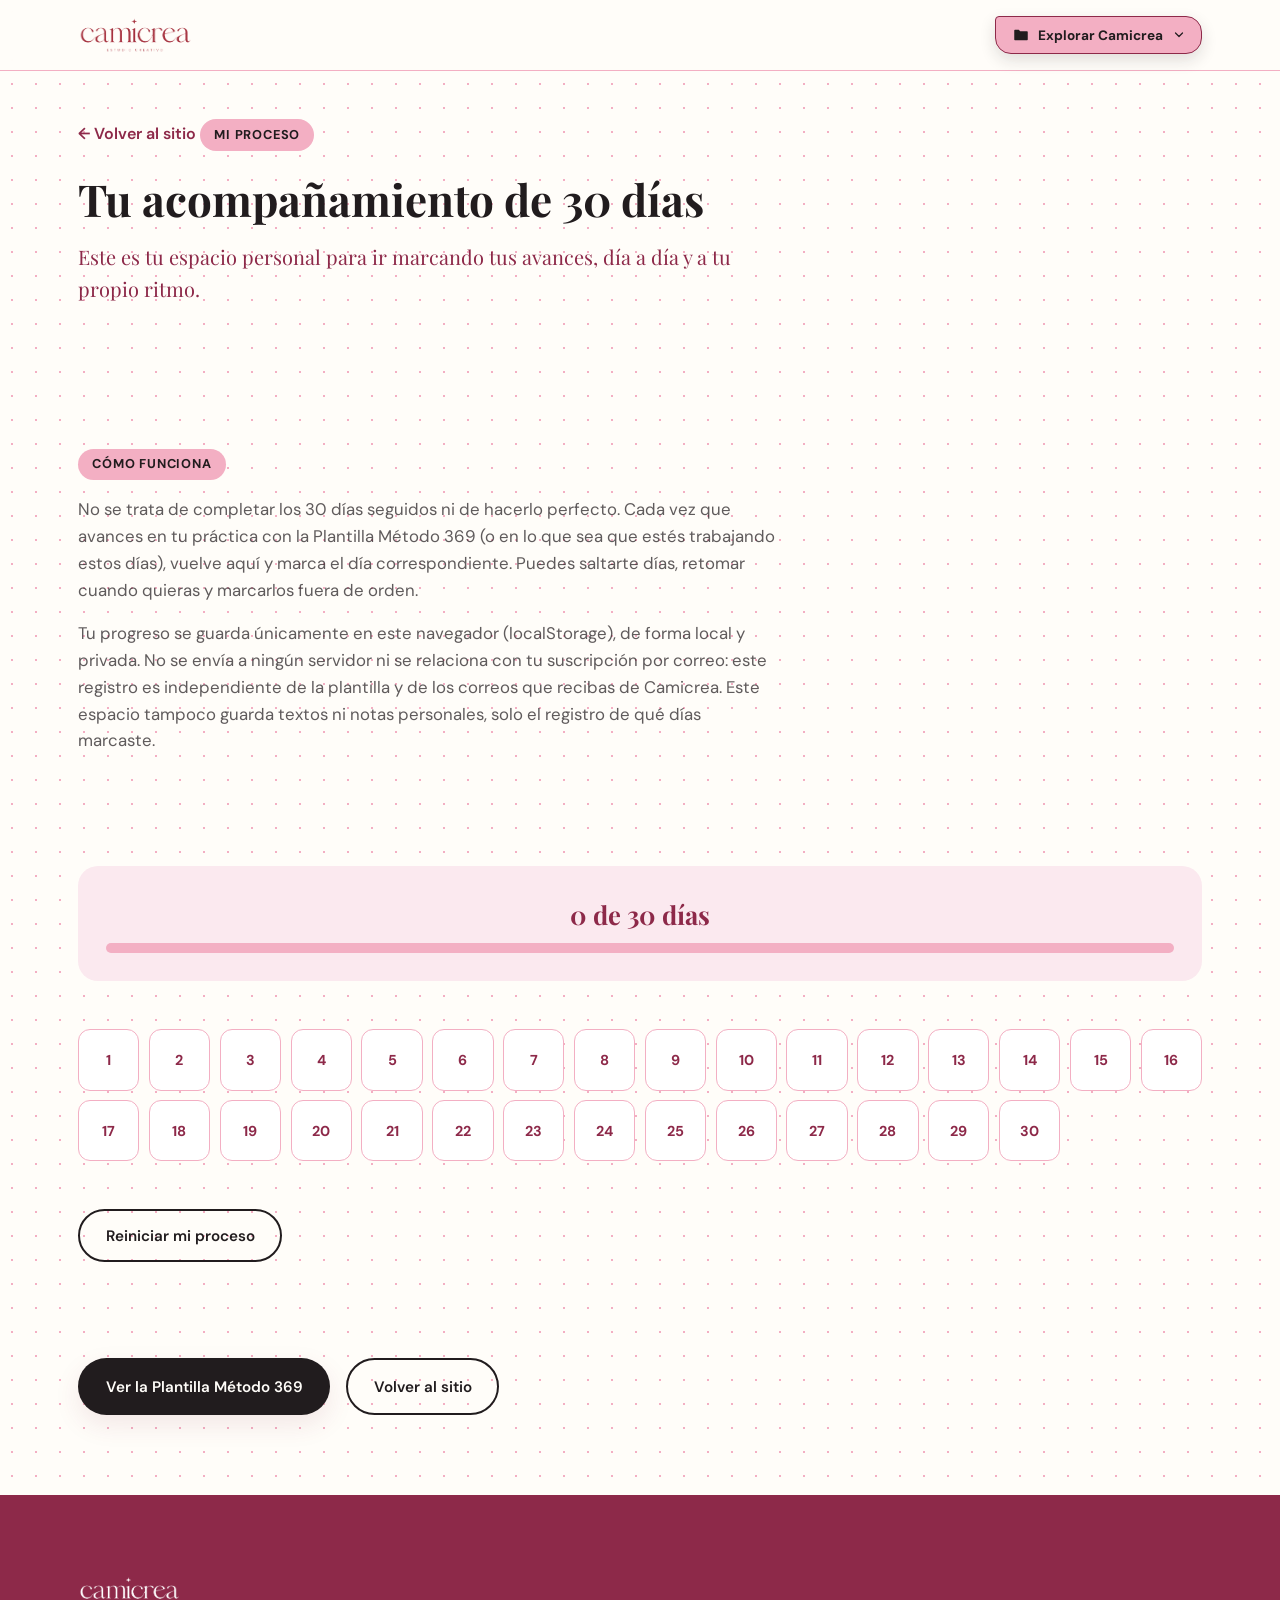
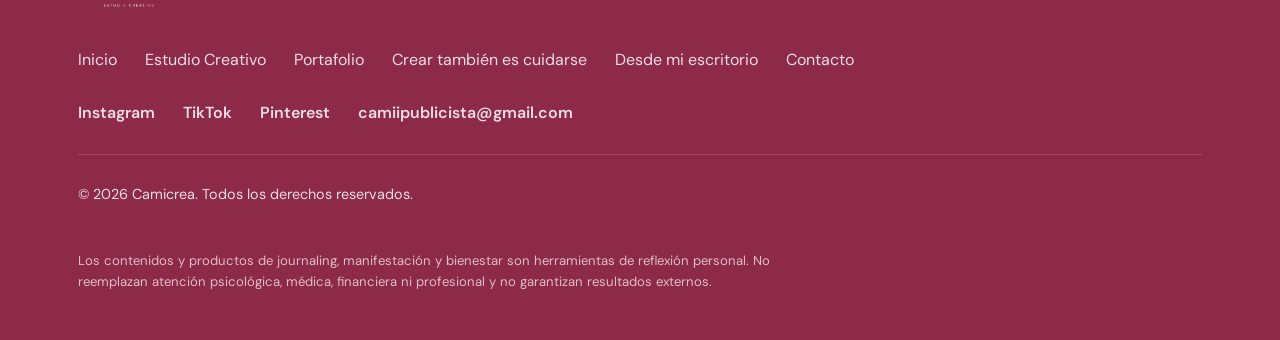
==== commit 96e21ec4: "Corregir cursor, destacados, notas, navegación y espacio vacío del inicio Corrige elementos puntuale" ====
--- a/mi-proceso.html
+++ b/mi-proceso.html
@@ -30,9 +30,9 @@
       </a>
 
       <button class="nav-toggle" id="navToggle" type="button" aria-expanded="false" aria-controls="primaryNav" aria-label="Abrir menú de navegación">
-        <span class="nav-toggle-bar"></span>
-        <span class="nav-toggle-bar"></span>
-        <span class="nav-toggle-bar"></span>
+        <span class="nav-toggle-carpeta" aria-hidden="true"><svg viewBox="0 0 24 24" width="18" height="18"><path d="M3 6a1 1 0 0 1 1-1h5l2 2h9a1 1 0 0 1 1 1v10a1 1 0 0 1-1 1H4a1 1 0 0 1-1-1V6Z" fill="currentColor"/></svg></span>
+        <span class="nav-toggle-texto">Explorar Camicrea</span>
+        <span class="nav-toggle-flecha" aria-hidden="true"><svg viewBox="0 0 24 24" width="12" height="12"><path d="M5 8l7 7 7-7" fill="none" stroke="currentColor" stroke-width="2.4" stroke-linecap="round" stroke-linejoin="round"/></svg></span>
       </button>
 
       <nav class="primary-nav nav-carpetas" id="primaryNav" aria-label="Navegación principal">
--- a/styles.css
+++ b/styles.css
@@ -220,29 +220,50 @@
   display: block;
 }
 
+/* Botón de menú: una única carpeta principal ("Explorar Camicrea"),
+   para que se entienda de inmediato que se puede tocar y no quede un
+   bloque vacío esperando interacción. */
 .nav-toggle {
   display: flex;
-  flex-direction: column;
-  justify-content: center;
-  gap: 5px;
-  width: 44px;
-  height: 44px;
-  padding: 8px;
-  background: transparent;
-  border: 1px solid var(--color-borde);
-  border-radius: var(--radio-borde-sm);
-}
-.nav-toggle-bar {
-  display: block;
-  width: 100%;
-  height: 2px;
-  background-color: var(--color-burdeos);
-  border-radius: 2px;
-  transition: transform var(--transicion), opacity var(--transicion);
-}
-.nav-toggle[aria-expanded="true"] .nav-toggle-bar:nth-child(1) { transform: translateY(7px) rotate(45deg); }
-.nav-toggle[aria-expanded="true"] .nav-toggle-bar:nth-child(2) { opacity: 0; }
-.nav-toggle[aria-expanded="true"] .nav-toggle-bar:nth-child(3) { transform: translateY(-7px) rotate(-45deg); }
+  align-items: center;
+  gap: 0.5rem;
+  padding: 0.55rem 1rem;
+  background-color: var(--color-rosa-pastel);
+  border: 1.5px solid var(--color-burdeos);
+  border-radius: 4px 16px 16px 16px;
+  color: var(--color-cafe);
+  font-family: var(--fuente-sans);
+  font-weight: 700;
+  font-size: 0.85rem;
+  box-shadow: var(--sombra-papel);
+  transition: transform var(--transicion-deco), box-shadow var(--transicion-deco), background-color var(--transicion-deco);
+  animation: brillo-toggle 3s ease-in-out infinite;
+}
+.nav-toggle:hover,
+.nav-toggle:focus-visible {
+  transform: translateY(-2px);
+  box-shadow: var(--sombra-suave);
+  background-color: var(--color-rosa-principal, var(--color-rosa-pastel));
+}
+.nav-toggle-carpeta { display: inline-flex; flex-shrink: 0; }
+.nav-toggle-flecha {
+  display: inline-flex;
+  margin-left: 0.15rem;
+  transition: transform var(--transicion-deco);
+}
+.nav-toggle[aria-expanded="true"] .nav-toggle-flecha { transform: rotate(180deg); }
+@keyframes brillo-toggle {
+  0%, 100% { box-shadow: var(--sombra-papel); }
+  50% { box-shadow: var(--sombra-papel), 0 0 0 4px rgba(243, 175, 195, 0.35); }
+}
+@media (max-width: 420px) {
+  .nav-toggle-texto { display: none; }
+  .nav-toggle { padding: 0.6rem; border-radius: 4px 14px 14px 14px; }
+}
+@media (prefers-reduced-motion: reduce) {
+  .nav-toggle { animation: none; transition: none; }
+  .nav-toggle-flecha { transition: none; }
+}
 
 .primary-nav {
   display: flex;
@@ -298,6 +319,13 @@
 .carpeta-nav-item {
   position: relative;
   transition: margin var(--transicion-deco);
+  opacity: 0;
+  transform: translateY(-14px);
+  transition: margin var(--transicion-deco), opacity 0.3s ease, transform 0.3s ease;
+}
+.carpeta-nav-item.is-visible {
+  opacity: 1;
+  transform: translateY(0);
 }
 .carpeta-nav-item + .carpeta-nav-item { margin-top: -22px; }
 .carpeta-nav-item:hover,
@@ -424,6 +452,17 @@
 
 /* =================== SECCIONES GENERALES =================== */
 section { padding: var(--espacio-xl) 0; position: relative; }
+
+/* Las ventanas que empiezan con una franja animada a sangre (Estudio
+   Creativo, Crear también es cuidarse) no deben heredar el padding
+   superior de .section: la franja debe quedar pegada al encabezado,
+   sin un bloque en blanco antes. El espacio se recupera después de la
+   franja, sobre el primer bloque de contenido. */
+.estudio, .journaling { padding-top: 0; }
+.estudio > .ventana-bloque:first-of-type,
+.journaling > .ventana-bloque:first-of-type {
+  padding-top: var(--espacio-xl);
+}
 
 /* =================== NAVEGACIÓN POR VENTANAS ===================
    El sitio se organiza en "ventanas" (una por ítem del menú principal).
@@ -524,7 +563,8 @@
 .deco-pin,
 .deco-lazo,
 .deco-brillo,
-.deco-sujetador {
+.deco-sujetador,
+.deco-boton-costura {
   position: absolute;
   pointer-events: none;
   background-repeat: no-repeat;
@@ -563,6 +603,15 @@
   width: 52px;
   height: 34px;
   background-image: url("data:image/svg+xml,%3Csvg xmlns='http://www.w3.org/2000/svg' viewBox='0 0 60 42'%3E%3Cpath d='M23 15C23 9 27 5 30 5C33 5 37 9 37 15' fill='none' stroke='%23B9B2A6' stroke-width='3'/%3E%3Cpath d='M15 15L45 15L39 30L21 30Z' fill='%23B9B2A6'/%3E%3Cpath d='M12 15L20 15L14 24Z' fill='%238C8578'/%3E%3Cpath d='M48 15L40 15L46 24Z' fill='%238C8578'/%3E%3C/svg%3E");
+}
+
+/* Botón de costura: pequeño detalle circular tipo botón cosido, para
+   variar los acentos de esquina de las notas sin repetir siempre el
+   mismo clip. */
+.deco-boton-costura {
+  width: 20px;
+  height: 20px;
+  background-image: url("data:image/svg+xml,%3Csvg xmlns='http://www.w3.org/2000/svg' viewBox='0 0 32 32'%3E%3Ccircle cx='16' cy='16' r='13' fill='none' stroke='%238D2949' stroke-width='2.5'/%3E%3Ccircle cx='12' cy='12' r='1.6' fill='%238D2949'/%3E%3Ccircle cx='20' cy='12' r='1.6' fill='%238D2949'/%3E%3Ccircle cx='12' cy='20' r='1.6' fill='%238D2949'/%3E%3Ccircle cx='20' cy='20' r='1.6' fill='%238D2949'/%3E%3C/svg%3E");
 }
 
 .deco-cinta {
@@ -643,27 +692,76 @@
     linear-gradient(155deg, var(--color-papel), var(--color-verde-suave) 65%, var(--color-rosa-palido));
 }
 
-/* Bloque destacado: reemplaza el resaltado amarillo por un bloque de
-   rosado claro con texto en negro o burdeos, para frases que necesitan
-   protagonismo sin usar un color ajeno a la paleta. */
-.bloque-destacado {
+/* =================== SELECCIÓN ESTILO iOS/iPAD ===================
+   Componente reutilizable que imita la selección de texto de
+   iPhone/iPad: una franja de color translúcida detrás del texto (con
+   esquinas suaves, nunca una caja sólida) y dos manijas circulares —
+   una al inicio, otra al final — unidas al destacado por una línea
+   vertical fina. Las manijas se posicionan por JS (ver script.js,
+   posicionarSelecciones) a partir de getClientRects(), así que
+   funcionan igual si el texto ocupa una o varias líneas. Aparece
+   progresivamente al entrar en pantalla (helper .seleccion-ios en
+   script.js), sin nunca ocultar las letras. */
+.seleccion-ios {
+  position: relative;
   display: inline;
-  background-color: var(--color-rosa-palido);
-  color: var(--color-cafe);
-  padding: 0.1em 0.3em;
-  border-radius: 6px;
+  border-radius: 5px;
+  padding: 0.02em 0.06em;
+  margin: 0 -0.02em;
+  background-color: transparent;
   box-decoration-break: clone;
   -webkit-box-decoration-break: clone;
-}
-
-/* Subrayado tipo Marcación de iPhone/Apple Pencil: solo para palabras
-   puntuales dentro de un párrafo, nunca para el texto completo. */
-.subrayado-marcador {
-  text-decoration: underline;
-  text-decoration-color: var(--color-burdeos);
-  text-decoration-thickness: 3px;
-  text-underline-offset: 4px;
-  text-decoration-skip-ink: none;
+  transition: background-color 0.45s ease;
+  transition-delay: calc(var(--indice, 0) * 0.16s);
+}
+.seleccion-ios--rosa.is-visible { background-color: rgba(243, 175, 195, 0.4); }
+.seleccion-ios--verde.is-visible { background-color: rgba(201, 215, 167, 0.48); }
+.seleccion-ios--negro.is-visible { background-color: rgba(255, 253, 249, 0.18); }
+
+.seleccion-ios-mango {
+  position: absolute;
+  width: 8px;
+  height: 8px;
+  border-radius: 50%;
+  background-color: var(--color-burdeos);
+  transform: translate(-50%, -50%);
+  pointer-events: none;
+  z-index: 3;
+  opacity: 0;
+  transition: opacity 0.35s ease;
+  transition-delay: calc(var(--indice, 0) * 0.16s + 0.15s);
+}
+.seleccion-ios-mango::after {
+  content: "";
+  position: absolute;
+  left: 50%;
+  bottom: 50%;
+  width: 2px;
+  height: var(--alto-linea, 14px);
+  transform: translateX(-50%);
+  background-color: inherit;
+  border-radius: 1px;
+}
+.seleccion-ios-mango.is-visible { opacity: 1; }
+.seleccion-ios-mango--verde { background-color: var(--color-verde); }
+.seleccion-ios-mango--negro { background-color: var(--color-marfil); }
+
+/* Cursor de texto: puede quedar al final de una frase destacada, como
+   si todavía se pudiera seguir escribiendo. */
+.cursor-texto-final {
+  display: inline-block;
+  width: 2px;
+  height: 0.95em;
+  vertical-align: text-bottom;
+  margin-left: 2px;
+  background-color: var(--color-burdeos);
+  animation: parpadeo-cursor 1s step-end infinite;
+}
+
+@media (prefers-reduced-motion: reduce) {
+  .seleccion-ios,
+  .seleccion-ios-mango { transition: none; }
+  .cursor-texto-final { animation: none; }
 }
 
 /* Carpeta con pestaña: para las tarjetas del archivador de portafolio */
@@ -735,42 +833,34 @@
   transform: rotate(-8deg);
 }
 
-/* Cursor personalizado: flecha pixelada moderna + un hilo fino burdeos
-   que la acompaña, y un pequeño brillo que aparece sobre enlaces y
-   botones. Reemplaza el cursor nativo solo en escritorio con puntero
-   preciso; se desactiva por completo en táctil y con menos movimiento. */
-body.cursor-personalizado-activo,
-body.cursor-personalizado-activo a,
-body.cursor-personalizado-activo button {
-  cursor: none;
-}
-
-.cursor-flecha,
-.cursor-hilo,
-.cursor-accento {
+/* Cursor: se mantiene la flecha normal del sistema (precisa y
+   funcional) y se agrega solo un rastro corto de brillos delicados que
+   se desvanecen con opacity + scale. Nunca forma una línea: cada
+   partícula es independiente y desaparece en menos de un segundo.
+   Máximo 5 partículas a la vez; se desactiva en táctil y con
+   prefers-reduced-motion. */
+.cursor-brillo {
   position: fixed;
   top: 0;
   left: 0;
+  border-radius: 50%;
   pointer-events: none;
   z-index: 2000;
+  opacity: 0.85;
+  transform: translate(-50%, -50%) scale(1);
+  transition: opacity 0.5s ease, transform 0.5s ease;
+  box-shadow: 0 0 5px rgba(141, 41, 73, 0.2);
+}
+.cursor-brillo--desvanece {
   opacity: 0;
-}
-.cursor-flecha { transition: opacity 0.15s ease; }
-.cursor-hilo { transition: transform 0.15s ease-out, opacity 0.15s ease; }
-.cursor-accento { transition: transform 0.15s ease-out, opacity 0.2s ease; }
-
-.cursor-flecha.esta-activo,
-.cursor-hilo.esta-activo { opacity: 1; }
-.cursor-accento.esta-visible { opacity: 1; }
+  transform: translate(-50%, -50%) scale(0.25);
+}
 
 @media (hover: none), (pointer: coarse) {
-  .cursor-flecha, .cursor-hilo, .cursor-accento { display: none; }
+  .cursor-brillo { display: none; }
 }
 @media (prefers-reduced-motion: reduce) {
-  .cursor-flecha, .cursor-hilo, .cursor-accento { display: none; }
-  body.cursor-personalizado-activo,
-  body.cursor-personalizado-activo a,
-  body.cursor-personalizado-activo button { cursor: auto; }
+  .cursor-brillo { display: none; }
 }
 
 @media (max-width: 640px) {
@@ -1023,10 +1113,15 @@
   position: relative;
   margin-top: 24px;
   background-color: var(--color-papel);
+  background-image: radial-gradient(circle, rgba(33, 28, 30, 0.07) 1px, transparent 1px);
+  background-size: 12px 12px;
   border-radius: 4px var(--radio-borde-sm) var(--radio-borde-sm) var(--radio-borde-sm);
   padding: var(--espacio-md);
   border: 1px solid var(--color-borde);
-  box-shadow: var(--sombra-papel);
+  box-shadow:
+    var(--sombra-papel),
+    6px 7px 0 -4px rgba(251, 233, 239, 0.7),
+    11px 13px 0 -7px rgba(201, 215, 167, 0.5);
   transition: transform var(--transicion-deco), box-shadow var(--transicion-deco);
 }
 .servicio-card--rosa { background-color: var(--color-rosa-palido); }
@@ -1037,7 +1132,43 @@
 .servicio-card:nth-child(4n+2) { transform: rotate(0.8deg); }
 .servicio-card:nth-child(4n+3) { transform: rotate(-0.6deg); }
 .servicio-card:nth-child(4n+4) { transform: rotate(1deg); }
-.servicio-card:hover { transform: rotate(0deg) translateY(-4px); box-shadow: var(--sombra-suave); }
+.servicio-card:hover {
+  transform: rotate(0deg) translateY(-4px);
+  box-shadow:
+    var(--sombra-suave),
+    6px 7px 0 -4px rgba(251, 233, 239, 0.7),
+    11px 13px 0 -7px rgba(201, 215, 167, 0.5);
+}
+
+/* Barra superior delgada, tipo nota de iPad: controles pequeños +
+   un ícono (lápiz, selección o "+") que varía entre tarjetas. */
+.servicio-barra {
+  display: flex;
+  align-items: center;
+  gap: 0.35rem;
+  margin: -0.2rem 0 var(--espacio-sm);
+  padding-bottom: 0.6rem;
+  border-bottom: 1px solid rgba(33, 28, 30, 0.12);
+}
+.servicio-barra-punto {
+  width: 7px;
+  height: 7px;
+  border-radius: 50%;
+  background-color: var(--color-rosa-pastel);
+}
+.servicio-barra-punto:nth-child(2) { background-color: var(--color-verde-suave); }
+.servicio-barra-punto:nth-child(3) { background-color: var(--color-burdeos); }
+.servicio-barra-control {
+  margin-left: auto;
+  display: inline-flex;
+  color: var(--color-cafe-suave);
+}
+
+/* Pequeños detalles de esquina, alternados entre tarjetas para que no
+   todas se vean idénticas. */
+.servicio-card .deco-clip { top: -18px; right: var(--espacio-md); left: auto; transform: rotate(10deg); z-index: 3; }
+.servicio-card .deco-boton-costura { top: var(--espacio-sm); right: var(--espacio-sm); }
+.servicio-card .deco-brillo { top: var(--espacio-sm); right: var(--espacio-md); }
 
 /* Icono simple de línea/trazo plano por servicio (sustituye al clip
    decorativo): un glifo pequeño en color café, sin fotografías ni
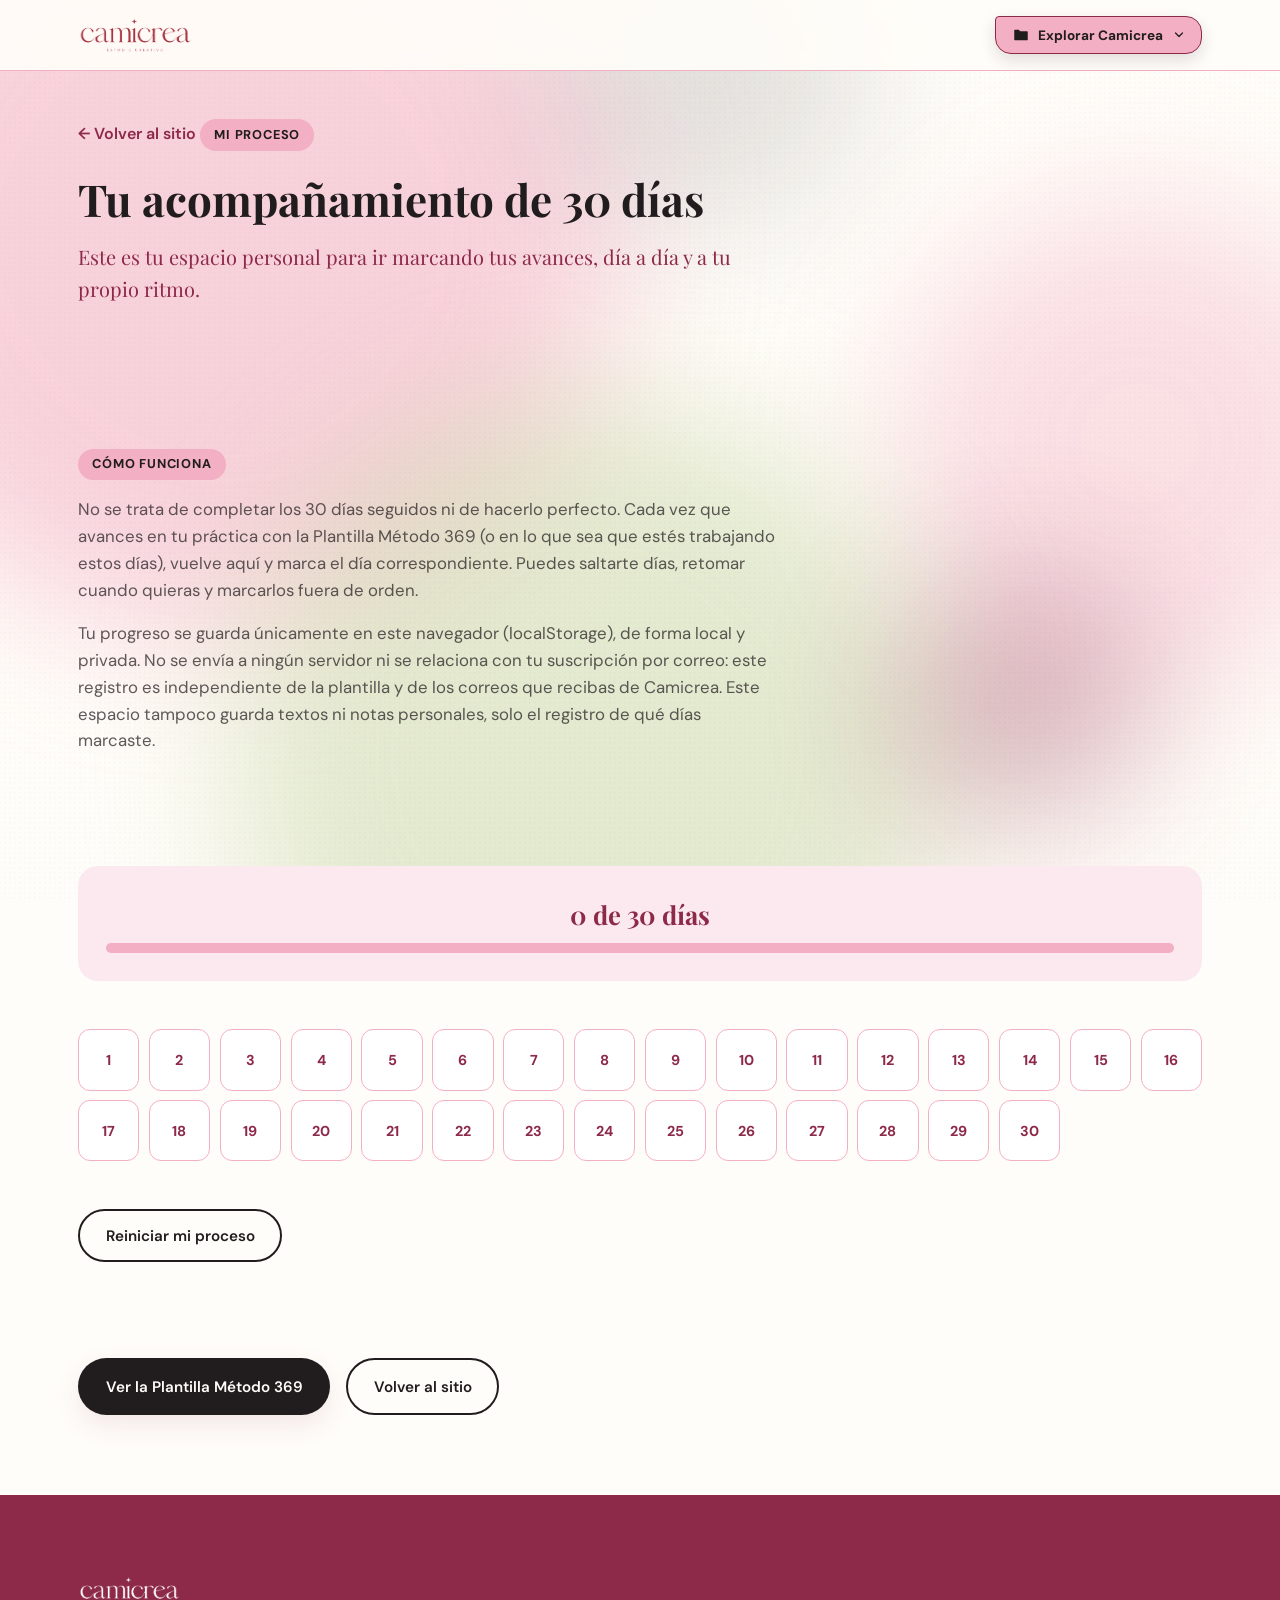
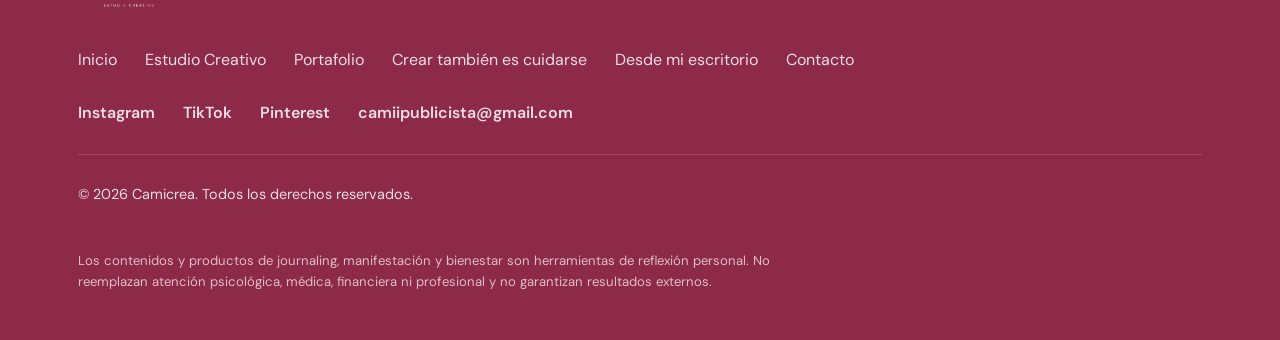
==== commit 4be859aa: "Agregar fondo animado tipo aurora difuminada con la paleta de marca Co-Authored-By: Claude Sonnet 5 " ====
--- a/mi-proceso.html
+++ b/mi-proceso.html
@@ -19,6 +19,15 @@
   <link rel="stylesheet" href="styles.css">
 </head>
 <body>
+
+  <div class="fondo-aurora" aria-hidden="true">
+    <span class="fondo-aurora-mancha fondo-aurora-mancha--rosa1"></span>
+    <span class="fondo-aurora-mancha fondo-aurora-mancha--rosa2"></span>
+    <span class="fondo-aurora-mancha fondo-aurora-mancha--verde"></span>
+    <span class="fondo-aurora-mancha fondo-aurora-mancha--burdeos"></span>
+    <span class="fondo-aurora-mancha fondo-aurora-mancha--sombra"></span>
+    <span class="fondo-aurora-textura"></span>
+  </div>
 
   <a class="skip-link" href="#contenido-principal">Saltar al contenido principal</a>
 
--- a/styles.css
+++ b/styles.css
@@ -46,6 +46,15 @@
   --transicion: 0.25s ease;
   --transicion-deco: 0.45s ease;
   --ancho-maximo: 1180px;
+
+  /* Superficies translúcidas sobre el fondo animado: mismo tono de
+     papel/blanco/rosa/verde de siempre, con transparencia + blur para
+     dejar ver el fondo detrás sin perder legibilidad. */
+  --superficie-papel: rgba(255, 255, 251, 0.82);
+  --superficie-blanco: rgba(255, 255, 255, 0.85);
+  --superficie-rosa: rgba(251, 233, 239, 0.82);
+  --superficie-verde: rgba(201, 215, 167, 0.82);
+  --desenfoque-superficie: blur(7px);
 }
 
 /* =================== RESET BÁSICO =================== */
@@ -58,13 +67,122 @@
 body {
   margin: 0;
   background-color: var(--color-marfil);
-  background-image: radial-gradient(circle, var(--color-rosa-pastel) 1.5px, transparent 1.5px);
-  background-size: 24px 24px;
   color: var(--color-cafe);
   font-family: var(--fuente-sans);
   font-size: 16px;
   line-height: 1.6;
   overflow-x: hidden;
+}
+
+/* =========================================================
+   FONDO AURORA ANIMADO
+   Capa fija detrás de toda la página: manchas grandes, orgánicas
+   y muy desenfocadas de la paleta de marca, moviéndose despacio
+   (25-40s por ciclo, siempre en bucle cerrado para no dar saltos).
+   Encima, una textura de papel muy fina y de opacidad baja para
+   conectar el fondo digital con los post-it y carpetas del sitio.
+   Puramente decorativo: no contiene texto ni información. ========= */
+.fondo-aurora {
+  position: fixed;
+  inset: 0;
+  z-index: -1;
+  overflow: hidden;
+  background-color: var(--color-marfil);
+}
+.fondo-aurora-mancha {
+  position: absolute;
+  border-radius: 50%;
+  filter: blur(70px);
+  will-change: transform;
+}
+.fondo-aurora-mancha--rosa1 {
+  width: 62vw;
+  height: 62vw;
+  max-width: 820px;
+  max-height: 820px;
+  left: -14%;
+  top: -18%;
+  background-color: var(--color-rosa-pastel);
+  opacity: 0.55;
+  animation: deriva-aurora-uno 34s ease-in-out infinite;
+}
+.fondo-aurora-mancha--rosa2 {
+  width: 38vw;
+  height: 38vw;
+  max-width: 520px;
+  max-height: 520px;
+  right: -8%;
+  top: 22%;
+  background-color: var(--color-rosa-pastel);
+  opacity: 0.38;
+  animation: deriva-aurora-dos 29s ease-in-out infinite;
+}
+.fondo-aurora-mancha--verde {
+  width: 56vw;
+  height: 56vw;
+  max-width: 720px;
+  max-height: 720px;
+  left: 18%;
+  bottom: -24%;
+  background-color: var(--color-verde-suave);
+  opacity: 0.5;
+  animation: deriva-aurora-tres 38s ease-in-out infinite;
+}
+.fondo-aurora-mancha--burdeos {
+  width: 20vw;
+  height: 20vw;
+  max-width: 260px;
+  max-height: 260px;
+  right: 10%;
+  bottom: 8%;
+  background-color: var(--color-burdeos);
+  opacity: 0.3;
+  animation: deriva-aurora-cuatro 26s ease-in-out infinite;
+}
+.fondo-aurora-mancha--sombra {
+  width: 26vw;
+  height: 26vw;
+  max-width: 340px;
+  max-height: 340px;
+  left: 42%;
+  top: -12%;
+  background-color: var(--color-cafe);
+  opacity: 0.12;
+  animation: deriva-aurora-dos 32s ease-in-out infinite reverse;
+}
+.fondo-aurora-textura {
+  position: absolute;
+  inset: -10%;
+  background-image: radial-gradient(circle, rgba(33, 28, 30, 0.55) 1px, transparent 1px);
+  background-size: 5px 5px;
+  opacity: 0.045;
+}
+@keyframes deriva-aurora-uno {
+  0% { transform: translate(0, 0) scale(1); }
+  25% { transform: translate(4%, 6%) scale(1.08); }
+  50% { transform: translate(-3%, 10%) scale(0.96); }
+  75% { transform: translate(-6%, 3%) scale(1.05); }
+  100% { transform: translate(0, 0) scale(1); }
+}
+@keyframes deriva-aurora-dos {
+  0% { transform: translate(0, 0) scale(1); }
+  30% { transform: translate(-5%, 4%) scale(1.1); }
+  60% { transform: translate(3%, -6%) scale(0.94); }
+  100% { transform: translate(0, 0) scale(1); }
+}
+@keyframes deriva-aurora-tres {
+  0% { transform: translate(0, 0) scale(1); }
+  40% { transform: translate(6%, -5%) scale(1.06); }
+  70% { transform: translate(-4%, -8%) scale(0.97); }
+  100% { transform: translate(0, 0) scale(1); }
+}
+@keyframes deriva-aurora-cuatro {
+  0% { transform: translate(0, 0) scale(1); }
+  50% { transform: translate(-8%, -6%) scale(1.12); }
+  100% { transform: translate(0, 0) scale(1); }
+}
+@media (prefers-reduced-motion: reduce) {
+  .fondo-aurora-mancha { animation: none; }
 }
 
 img { max-width: 100%; display: block; }
@@ -290,7 +408,9 @@
   width: min(420px, 100vw);
   flex-direction: column;
   align-items: stretch;
-  background-color: var(--color-marfil);
+  background-color: var(--superficie-blanco);
+  backdrop-filter: var(--desenfoque-superficie);
+  -webkit-backdrop-filter: var(--desenfoque-superficie);
   border: 1px solid var(--color-borde);
   border-top: none;
   box-shadow: var(--sombra-suave);
@@ -399,7 +519,9 @@
   justify-content: space-between;
   gap: 0.75rem;
   padding: 0.9rem 1.1rem;
-  background-color: var(--color-papel);
+  background-color: var(--superficie-papel);
+  backdrop-filter: var(--desenfoque-superficie);
+  -webkit-backdrop-filter: var(--desenfoque-superficie);
   border-radius: 0 20px 20px 0;
   font-weight: 700;
   font-size: 0.98rem;
@@ -547,6 +669,24 @@
   .franja-ticker-track { animation: none; }
   .cinta-categorias,
   .franja-ticker { overflow-x: auto; }
+}
+
+/* Corte de cuaderno: pequeña pausa visual, tipo encuadernado en espiral,
+   entre el bloque de servicios y "¿Cómo trabajamos?". Puramente decorativo. */
+.corte-cuaderno {
+  max-width: 620px;
+  margin: 0 auto;
+  padding: var(--espacio-md) var(--espacio-md) 0;
+}
+.corte-cuaderno-anillas {
+  display: block;
+  height: 20px;
+  border-top: 2px dashed var(--color-gris);
+  background-image: radial-gradient(circle, var(--color-cafe-suave) 0 3px, transparent 3.5px);
+  background-repeat: repeat-x;
+  background-position: top center;
+  background-size: 30px 20px;
+  opacity: 0.5;
 }
 
 /* El estado activo real de la navegación lo resuelve .carpeta-nav.esta-activo
@@ -788,7 +928,9 @@
 /* Ventana de archivo: "sobre_mí.txt", con la misma barra de ventana
    de navegador (puntos + etiqueta), para la ficha personal. */
 .ventana-archivo {
-  background-color: var(--color-blanco);
+  background-color: var(--superficie-blanco);
+  backdrop-filter: var(--desenfoque-superficie);
+  -webkit-backdrop-filter: var(--desenfoque-superficie);
   border: 1px solid var(--color-borde);
   border-radius: var(--radio-borde);
   box-shadow: var(--sombra-suave);
@@ -799,7 +941,7 @@
   align-items: center;
   gap: 0.4rem;
   padding: 0.8rem 1.2rem;
-  background-color: var(--color-papel);
+  background-color: var(--superficie-papel);
   border-bottom: 1px solid var(--color-borde);
 }
 .ventana-navegador-punto {
@@ -1035,7 +1177,9 @@
 }
 
 .modalidad-card {
-  background-color: var(--color-marfil);
+  background-color: var(--superficie-papel);
+  backdrop-filter: var(--desenfoque-superficie);
+  -webkit-backdrop-filter: var(--desenfoque-superficie);
   border: 1px solid var(--color-borde);
   border-radius: var(--radio-borde-sm);
   padding: var(--espacio-md);
@@ -1112,9 +1256,11 @@
 .servicio-card {
   position: relative;
   margin-top: 24px;
-  background-color: var(--color-papel);
+  background-color: var(--superficie-papel);
   background-image: radial-gradient(circle, rgba(33, 28, 30, 0.07) 1px, transparent 1px);
   background-size: 12px 12px;
+  backdrop-filter: var(--desenfoque-superficie);
+  -webkit-backdrop-filter: var(--desenfoque-superficie);
   border-radius: 4px var(--radio-borde-sm) var(--radio-borde-sm) var(--radio-borde-sm);
   padding: var(--espacio-md);
   border: 1px solid var(--color-borde);
@@ -1124,9 +1270,9 @@
     11px 13px 0 -7px rgba(201, 215, 167, 0.5);
   transition: transform var(--transicion-deco), box-shadow var(--transicion-deco);
 }
-.servicio-card--rosa { background-color: var(--color-rosa-palido); }
-.servicio-card--verde { background-color: var(--color-verde-suave); }
-.servicio-card--crema { background-color: var(--color-papel); }
+.servicio-card--rosa { background-color: var(--superficie-rosa); }
+.servicio-card--verde { background-color: var(--superficie-verde); }
+.servicio-card--crema { background-color: var(--superficie-papel); }
 
 .servicio-card:nth-child(4n+1) { transform: rotate(-1.1deg); }
 .servicio-card:nth-child(4n+2) { transform: rotate(0.8deg); }
@@ -1189,6 +1335,8 @@
   top: -24px;
   left: var(--espacio-md);
   background-color: inherit;
+  backdrop-filter: var(--desenfoque-superficie);
+  -webkit-backdrop-filter: var(--desenfoque-superficie);
   border: 1px solid var(--color-borde);
   border-bottom: none;
   border-radius: 8px 8px 0 0;
@@ -1208,7 +1356,9 @@
    con controles + lápiz, y una lista que se va marcando sola al
    hacer scroll (ver script.js), terminando en un mensaje con brillo. */
 .metodologia {
-  background-color: var(--color-blanco);
+  background-color: var(--superficie-blanco);
+  backdrop-filter: var(--desenfoque-superficie);
+  -webkit-backdrop-filter: var(--desenfoque-superficie);
   border-radius: var(--radio-borde);
   margin-bottom: var(--espacio-md);
   border: 1px solid var(--color-borde);
@@ -1224,7 +1374,7 @@
   align-items: center;
   gap: 0.4rem;
   padding: 0.7rem 1.1rem;
-  background-color: var(--color-papel);
+  background-color: var(--superficie-papel);
   border-bottom: 1px solid var(--color-borde);
 }
 .metodologia-barra-punto {
@@ -1373,7 +1523,9 @@
   position: relative;
   display: flex;
   flex-direction: column;
-  background-color: var(--color-blanco);
+  background-color: var(--superficie-blanco);
+  backdrop-filter: var(--desenfoque-superficie);
+  -webkit-backdrop-filter: var(--desenfoque-superficie);
   border: 1px solid var(--color-borde);
   border-radius: var(--radio-borde);
   padding: var(--espacio-lg) var(--espacio-md) var(--espacio-md);
@@ -1496,7 +1648,9 @@
    archivador y no perfectamente alineadas. */
 .proyecto-card {
   position: relative;
-  background-color: var(--color-papel);
+  background-color: var(--superficie-papel);
+  backdrop-filter: var(--desenfoque-superficie);
+  -webkit-backdrop-filter: var(--desenfoque-superficie);
   border-radius: 4px var(--radio-borde) var(--radio-borde) var(--radio-borde);
   border: 1px solid var(--color-borde);
   display: flex;
@@ -1607,7 +1761,9 @@
 
 .creando-juntas {
   position: relative;
-  background-color: var(--color-papel);
+  background-color: var(--superficie-papel);
+  backdrop-filter: var(--desenfoque-superficie);
+  -webkit-backdrop-filter: var(--desenfoque-superficie);
   border-radius: var(--radio-borde);
   padding: var(--espacio-lg) var(--espacio-md);
   border: 1px solid var(--color-borde);
@@ -1933,7 +2089,9 @@
   display: grid;
   grid-template-columns: repeat(2, 1fr);
   gap: var(--espacio-md);
-  background-color: var(--color-papel);
+  background-color: var(--superficie-papel);
+  backdrop-filter: var(--desenfoque-superficie);
+  -webkit-backdrop-filter: var(--desenfoque-superficie);
   border-radius: var(--radio-borde);
   padding: var(--espacio-lg);
   border: 1px solid var(--color-borde);
@@ -1983,7 +2141,9 @@
 }
 
 .contacto-directo {
-  background-color: var(--color-blanco);
+  background-color: var(--superficie-blanco);
+  backdrop-filter: var(--desenfoque-superficie);
+  -webkit-backdrop-filter: var(--desenfoque-superficie);
   border-radius: var(--radio-borde);
   padding: var(--espacio-lg) var(--espacio-md);
   border: 1px solid var(--color-borde);
@@ -2209,7 +2369,9 @@
   padding: 0.7rem 1.1rem;
   border-radius: var(--radio-borde-sm);
   border: 1px solid var(--color-borde);
-  background-color: var(--color-papel);
+  background-color: var(--superficie-papel);
+  backdrop-filter: var(--desenfoque-superficie);
+  -webkit-backdrop-filter: var(--desenfoque-superficie);
   box-shadow: var(--sombra-papel);
   transition: transform var(--transicion-deco), box-shadow var(--transicion-deco);
 }
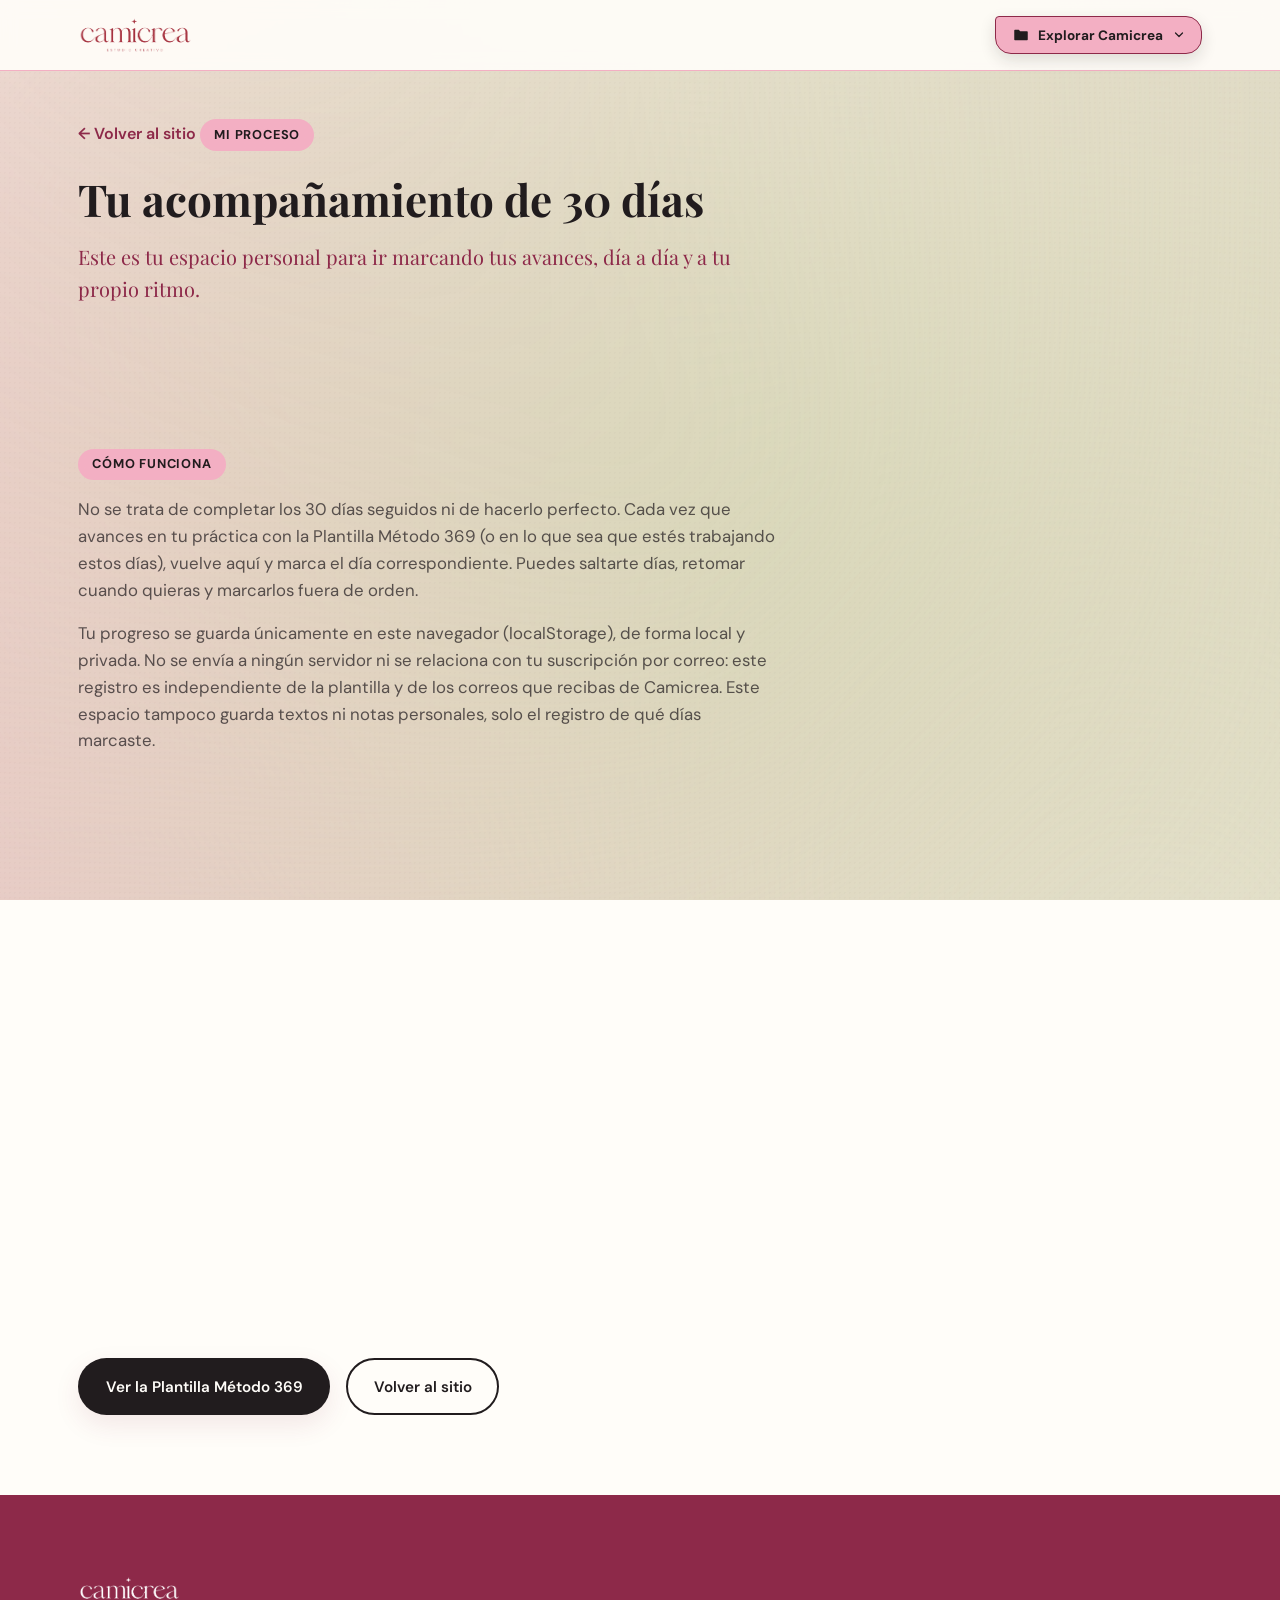
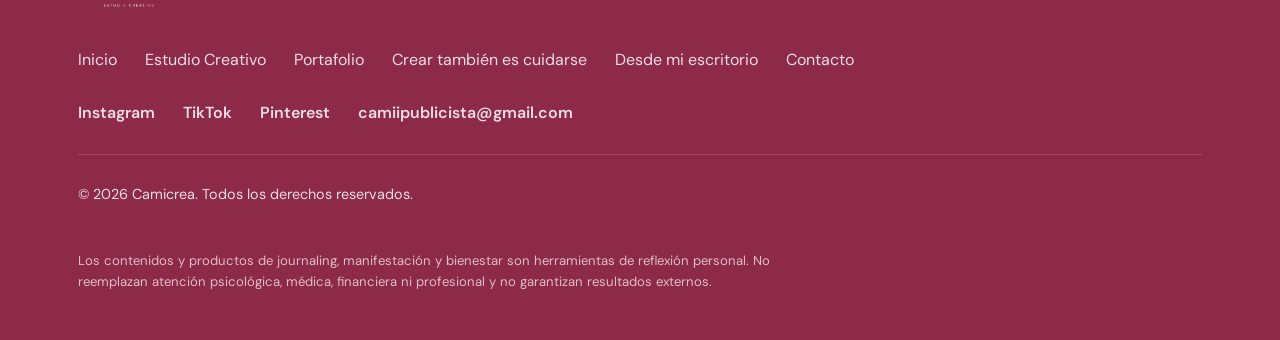
==== commit 4444d505: "Reemplazar las manchas del fondo por un mesh gradient líquido sin bordes definidos Co-Authored-By: C" ====
--- a/mi-proceso.html
+++ b/mi-proceso.html
@@ -21,11 +21,8 @@
 <body>
 
   <div class="fondo-aurora" aria-hidden="true">
-    <span class="fondo-aurora-mancha fondo-aurora-mancha--rosa1"></span>
-    <span class="fondo-aurora-mancha fondo-aurora-mancha--rosa2"></span>
-    <span class="fondo-aurora-mancha fondo-aurora-mancha--verde"></span>
-    <span class="fondo-aurora-mancha fondo-aurora-mancha--burdeos"></span>
-    <span class="fondo-aurora-mancha fondo-aurora-mancha--sombra"></span>
+    <span class="fondo-aurora-capa fondo-aurora-capa--uno"></span>
+    <span class="fondo-aurora-capa fondo-aurora-capa--dos"></span>
     <span class="fondo-aurora-textura"></span>
   </div>
 
--- a/styles.css
+++ b/styles.css
@@ -75,12 +75,16 @@
 }
 
 /* =========================================================
-   FONDO AURORA ANIMADO
-   Capa fija detrás de toda la página: manchas grandes, orgánicas
-   y muy desenfocadas de la paleta de marca, moviéndose despacio
-   (25-40s por ciclo, siempre en bucle cerrado para no dar saltos).
-   Encima, una textura de papel muy fina y de opacidad baja para
-   conectar el fondo digital con los post-it y carpetas del sitio.
+   FONDO: DEGRADADO LÍQUIDO / MESH GRADIENT ANIMADO
+   Capa fija detrás de toda la página. En vez de manchas o círculos
+   independientes, es una sola malla de degradados radiales (mesh
+   gradient) por capa: varios centros de color que se funden unos
+   con otros sin bordes definidos. Dos capas superpuestas, cada una
+   moviéndose y cambiando de opacidad a su propio ritmo (20-35s en
+   bucle cerrado, sin saltos), dan la sensación de tinta o seda
+   líquida mezclándose continuamente. Blanco, rosado y verde pálido
+   dominan; burdeos y negro suave entran solo como acentos suaves en
+   los extremos. Encima, una textura de papel casi imperceptible.
    Puramente decorativo: no contiene texto ni información. ========= */
 .fondo-aurora {
   position: fixed;
@@ -89,100 +93,65 @@
   overflow: hidden;
   background-color: var(--color-marfil);
 }
-.fondo-aurora-mancha {
+.fondo-aurora-capa {
   position: absolute;
-  border-radius: 50%;
-  filter: blur(70px);
-  will-change: transform;
-}
-.fondo-aurora-mancha--rosa1 {
-  width: 62vw;
-  height: 62vw;
-  max-width: 820px;
-  max-height: 820px;
-  left: -14%;
-  top: -18%;
-  background-color: var(--color-rosa-pastel);
-  opacity: 0.55;
-  animation: deriva-aurora-uno 34s ease-in-out infinite;
-}
-.fondo-aurora-mancha--rosa2 {
-  width: 38vw;
-  height: 38vw;
-  max-width: 520px;
-  max-height: 520px;
-  right: -8%;
-  top: 22%;
-  background-color: var(--color-rosa-pastel);
-  opacity: 0.38;
-  animation: deriva-aurora-dos 29s ease-in-out infinite;
-}
-.fondo-aurora-mancha--verde {
-  width: 56vw;
-  height: 56vw;
-  max-width: 720px;
-  max-height: 720px;
-  left: 18%;
-  bottom: -24%;
-  background-color: var(--color-verde-suave);
-  opacity: 0.5;
-  animation: deriva-aurora-tres 38s ease-in-out infinite;
-}
-.fondo-aurora-mancha--burdeos {
-  width: 20vw;
-  height: 20vw;
-  max-width: 260px;
-  max-height: 260px;
-  right: 10%;
-  bottom: 8%;
-  background-color: var(--color-burdeos);
-  opacity: 0.3;
-  animation: deriva-aurora-cuatro 26s ease-in-out infinite;
-}
-.fondo-aurora-mancha--sombra {
-  width: 26vw;
-  height: 26vw;
-  max-width: 340px;
-  max-height: 340px;
-  left: 42%;
-  top: -12%;
-  background-color: var(--color-cafe);
-  opacity: 0.12;
-  animation: deriva-aurora-dos 32s ease-in-out infinite reverse;
+  inset: -25%;
+  background-repeat: no-repeat;
+  background-size: 160% 160%;
+  filter: blur(95px);
+  will-change: background-position, transform;
+}
+.fondo-aurora-capa--uno {
+  background-image:
+    radial-gradient(circle at 18% 22%, rgba(243, 175, 195, 0.75) 0%, transparent 58%),
+    radial-gradient(circle at 82% 16%, rgba(201, 215, 167, 0.7) 0%, transparent 58%),
+    radial-gradient(circle at 48% 58%, rgba(255, 253, 249, 0.9) 0%, transparent 62%),
+    radial-gradient(circle at 92% 90%, rgba(141, 41, 73, 0.28) 0%, transparent 38%),
+    radial-gradient(circle at 6% 92%, rgba(33, 28, 30, 0.16) 0%, transparent 34%);
+  background-position: 0% 0%;
+  animation: malla-posicion-uno 33s ease-in-out infinite, malla-opacidad-uno 24s ease-in-out infinite;
+}
+.fondo-aurora-capa--dos {
+  background-image:
+    radial-gradient(circle at 72% 72%, rgba(201, 215, 167, 0.68) 0%, transparent 56%),
+    radial-gradient(circle at 22% 80%, rgba(243, 175, 195, 0.7) 0%, transparent 58%),
+    radial-gradient(circle at 55% 28%, rgba(255, 253, 249, 0.85) 0%, transparent 60%),
+    radial-gradient(circle at 8% 10%, rgba(141, 41, 73, 0.24) 0%, transparent 36%),
+    radial-gradient(circle at 94% 6%, rgba(33, 28, 30, 0.14) 0%, transparent 32%);
+  background-position: 100% 100%;
+  animation: malla-posicion-dos 28s ease-in-out infinite, malla-opacidad-dos 30s ease-in-out infinite;
 }
 .fondo-aurora-textura {
   position: absolute;
   inset: -10%;
-  background-image: radial-gradient(circle, rgba(33, 28, 30, 0.55) 1px, transparent 1px);
+  background-image: radial-gradient(circle, rgba(33, 28, 30, 0.5) 1px, transparent 1px);
   background-size: 5px 5px;
-  opacity: 0.045;
-}
-@keyframes deriva-aurora-uno {
-  0% { transform: translate(0, 0) scale(1); }
-  25% { transform: translate(4%, 6%) scale(1.08); }
-  50% { transform: translate(-3%, 10%) scale(0.96); }
-  75% { transform: translate(-6%, 3%) scale(1.05); }
-  100% { transform: translate(0, 0) scale(1); }
-}
-@keyframes deriva-aurora-dos {
-  0% { transform: translate(0, 0) scale(1); }
-  30% { transform: translate(-5%, 4%) scale(1.1); }
-  60% { transform: translate(3%, -6%) scale(0.94); }
-  100% { transform: translate(0, 0) scale(1); }
-}
-@keyframes deriva-aurora-tres {
-  0% { transform: translate(0, 0) scale(1); }
-  40% { transform: translate(6%, -5%) scale(1.06); }
-  70% { transform: translate(-4%, -8%) scale(0.97); }
-  100% { transform: translate(0, 0) scale(1); }
-}
-@keyframes deriva-aurora-cuatro {
-  0% { transform: translate(0, 0) scale(1); }
-  50% { transform: translate(-8%, -6%) scale(1.12); }
-  100% { transform: translate(0, 0) scale(1); }
+  opacity: 0.03;
+}
+@keyframes malla-posicion-uno {
+  0% { background-position: 0% 0%; transform: rotate(0deg); }
+  30% { background-position: 24% 14%; transform: rotate(1deg); }
+  65% { background-position: 8% 30%; transform: rotate(-0.8deg); }
+  100% { background-position: 0% 0%; transform: rotate(0deg); }
+}
+@keyframes malla-posicion-dos {
+  0% { background-position: 100% 100%; transform: rotate(0deg); }
+  35% { background-position: 76% 84%; transform: rotate(-1.1deg); }
+  70% { background-position: 88% 66%; transform: rotate(0.9deg); }
+  100% { background-position: 100% 100%; transform: rotate(0deg); }
+}
+@keyframes malla-opacidad-uno {
+  0% { opacity: 0.85; }
+  50% { opacity: 1; }
+  100% { opacity: 0.85; }
+}
+@keyframes malla-opacidad-dos {
+  0% { opacity: 1; }
+  50% { opacity: 0.78; }
+  100% { opacity: 1; }
 }
 @media (prefers-reduced-motion: reduce) {
-  .fondo-aurora-mancha { animation: none; }
+  .fondo-aurora-capa { animation: none; }
 }
 
 img { max-width: 100%; display: block; }
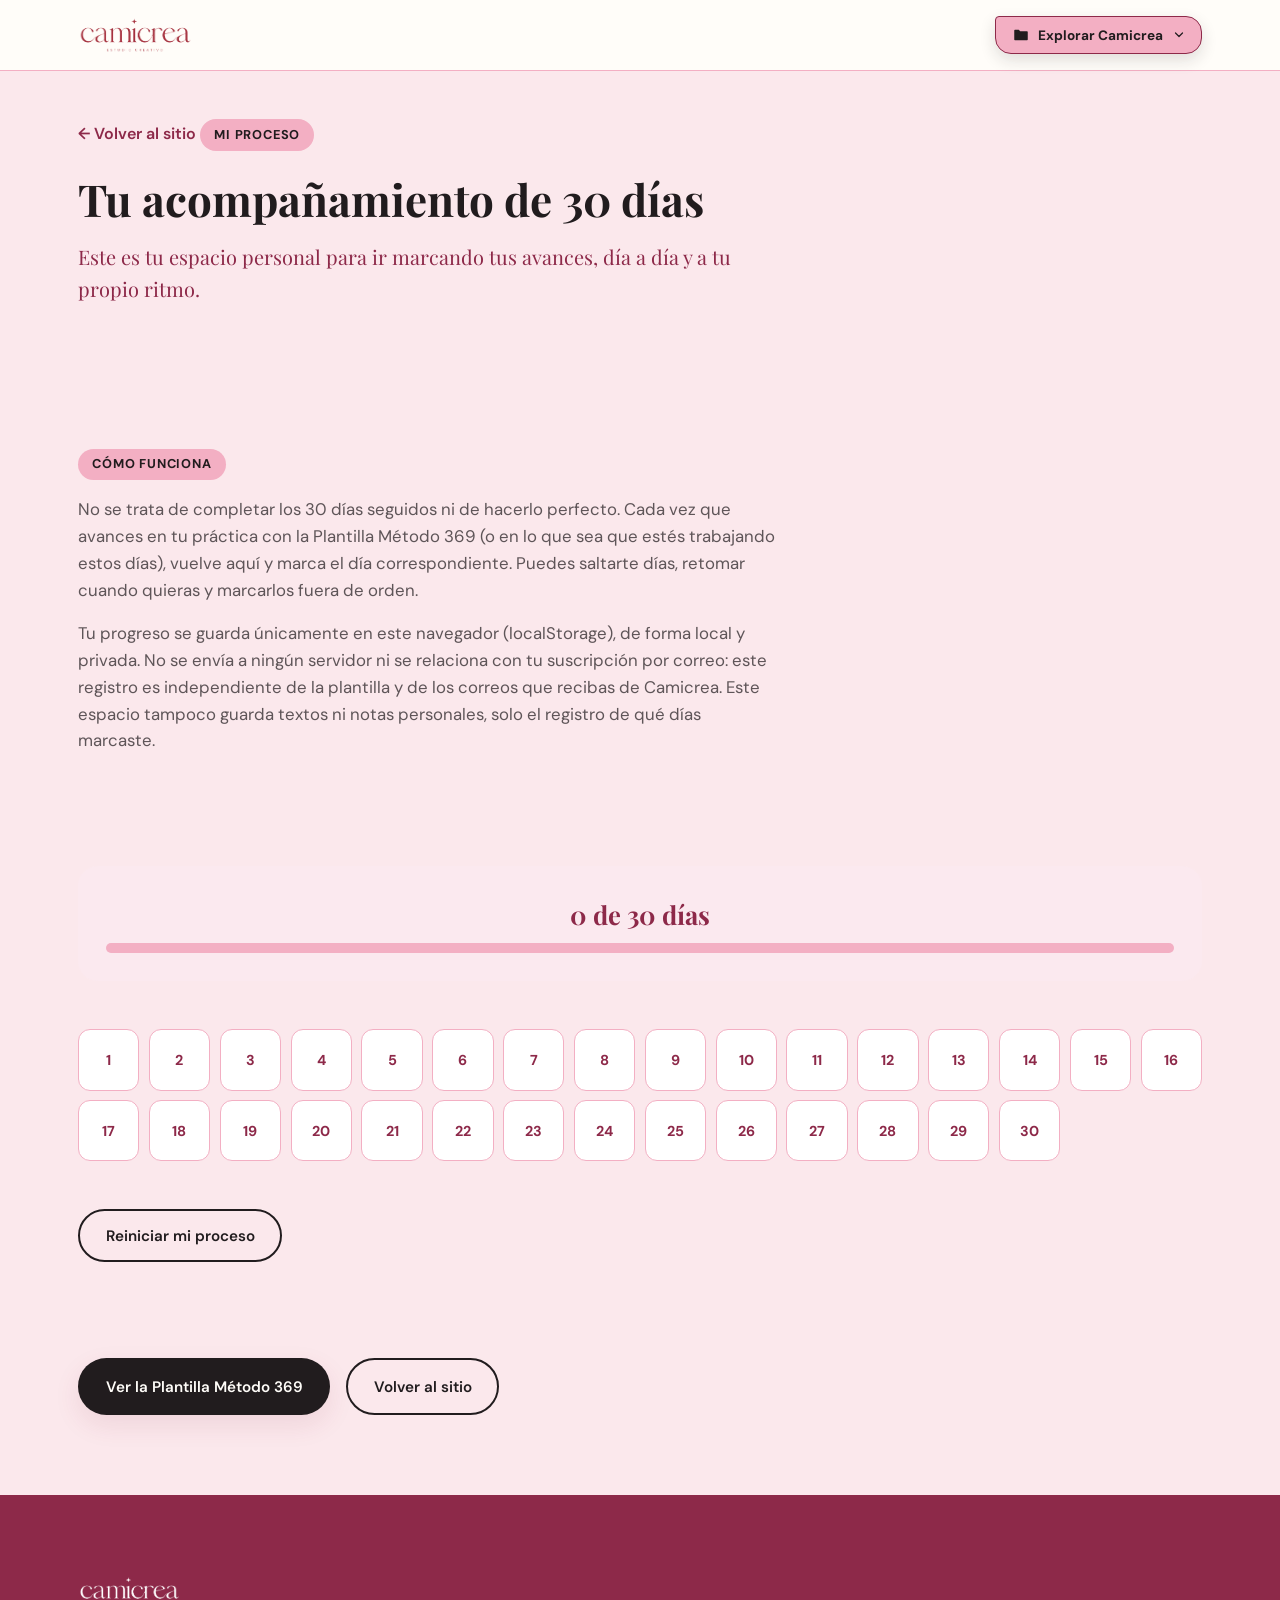
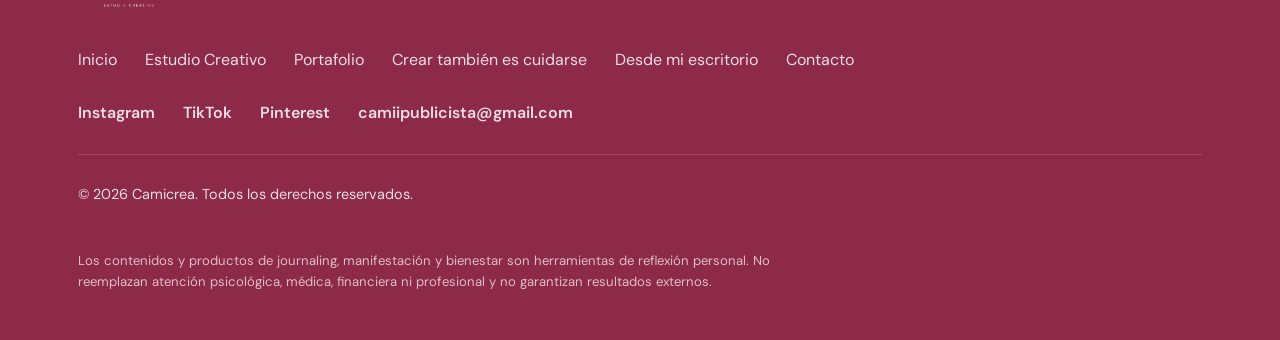
==== commit 349ee184: "Reemplazar el fondo difuminado animado por un sistema de fondos con textura (puntos, manuscrito, cua" ====
--- a/mi-proceso.html
+++ b/mi-proceso.html
@@ -19,12 +19,6 @@
   <link rel="stylesheet" href="styles.css">
 </head>
 <body>
-
-  <div class="fondo-aurora" aria-hidden="true">
-    <span class="fondo-aurora-capa fondo-aurora-capa--uno"></span>
-    <span class="fondo-aurora-capa fondo-aurora-capa--dos"></span>
-    <span class="fondo-aurora-textura"></span>
-  </div>
 
   <a class="skip-link" href="#contenido-principal">Saltar al contenido principal</a>
 
@@ -83,7 +77,7 @@
     </div>
   </header>
 
-  <main id="contenido-principal">
+  <main id="contenido-principal" class="background-plano">
 
     <!-- ======================= PORTADA ======================= -->
     <section class="detalle-proyecto-hero" id="portada">
--- a/styles.css
+++ b/styles.css
@@ -50,11 +50,17 @@
   /* Superficies translúcidas sobre el fondo animado: mismo tono de
      papel/blanco/rosa/verde de siempre, con transparencia + blur para
      dejar ver el fondo detrás sin perder legibilidad. */
-  --superficie-papel: rgba(255, 255, 251, 0.82);
-  --superficie-blanco: rgba(255, 255, 255, 0.85);
-  --superficie-rosa: rgba(251, 233, 239, 0.82);
-  --superficie-verde: rgba(201, 215, 167, 0.82);
-  --desenfoque-superficie: blur(7px);
+  /* Superficies de tarjetas y notas: sólidas y opacas a propósito.
+     Con los nuevos fondos con textura (puntos, manuscrito, cuadrícula),
+     una superficie translúcida dejaría ver el patrón a través de las
+     tarjetas y perjudicaría la lectura — por eso estas variables ya
+     no llevan alfa ni blur, aunque el resto de los componentes que
+     las usan no cambió. */
+  --superficie-papel: var(--color-papel);
+  --superficie-blanco: var(--color-blanco);
+  --superficie-rosa: var(--color-rosa-palido);
+  --superficie-verde: var(--color-verde-suave);
+  --desenfoque-superficie: none;
 }
 
 /* =================== RESET BÁSICO =================== */
@@ -75,83 +81,62 @@
 }
 
 /* =========================================================
-   FONDO: DEGRADADO LÍQUIDO / MESH GRADIENT ANIMADO
-   Capa fija detrás de toda la página. En vez de manchas o círculos
-   independientes, es una sola malla de degradados radiales (mesh
-   gradient) por capa: varios centros de color que se funden unos
-   con otros sin bordes definidos. Dos capas superpuestas, cada una
-   moviéndose y cambiando de opacidad a su propio ritmo (20-35s en
-   bucle cerrado, sin saltos), dan la sensación de tinta o seda
-   líquida mezclándose continuamente. Blanco, rosado y verde pálido
-   dominan; burdeos y negro suave entran solo como acentos suaves en
-   los extremos. Encima, una textura de papel casi imperceptible.
-   Puramente decorativo: no contiene texto ni información. ========= */
-.fondo-aurora {
-  position: fixed;
+   FONDOS CON TEXTURA
+   Tres fotografías reales (puntos, manuscrito, cuadrícula con
+   flores) aplicadas por sección mediante pseudo-elementos: ::before
+   es la imagen en mosaico, ::after es una capa de color semi-
+   transparente encima para asegurar contraste. isolation:isolate
+   mantiene ambas capas detrás del contenido real de la sección sin
+   afectar el z-index del resto de la página. No se aplica opacity
+   al contenedor: eso también volvería transparentes los textos y
+   las tarjetas. ========= */
+.textured-section {
+  position: relative;
+  isolation: isolate;
+  background-color: var(--color-marfil);
+}
+.textured-section::before {
+  content: "";
+  position: absolute;
+  inset: 0;
+  z-index: -2;
+  background-repeat: repeat;
+  background-position: top left;
+}
+.textured-section::after {
+  content: "";
+  position: absolute;
   inset: 0;
   z-index: -1;
-  overflow: hidden;
-  background-color: var(--color-marfil);
-}
-.fondo-aurora-capa {
-  position: absolute;
-  inset: -25%;
-  background-repeat: no-repeat;
-  background-size: 160% 160%;
-  filter: blur(95px);
-  will-change: background-position, transform;
-}
-.fondo-aurora-capa--uno {
-  background-image:
-    radial-gradient(circle at 18% 22%, rgba(243, 175, 195, 0.75) 0%, transparent 58%),
-    radial-gradient(circle at 82% 16%, rgba(201, 215, 167, 0.7) 0%, transparent 58%),
-    radial-gradient(circle at 48% 58%, rgba(255, 253, 249, 0.9) 0%, transparent 62%),
-    radial-gradient(circle at 92% 90%, rgba(141, 41, 73, 0.28) 0%, transparent 38%),
-    radial-gradient(circle at 6% 92%, rgba(33, 28, 30, 0.16) 0%, transparent 34%);
-  background-position: 0% 0%;
-  animation: malla-posicion-uno 33s ease-in-out infinite, malla-opacidad-uno 24s ease-in-out infinite;
-}
-.fondo-aurora-capa--dos {
-  background-image:
-    radial-gradient(circle at 72% 72%, rgba(201, 215, 167, 0.68) 0%, transparent 56%),
-    radial-gradient(circle at 22% 80%, rgba(243, 175, 195, 0.7) 0%, transparent 58%),
-    radial-gradient(circle at 55% 28%, rgba(255, 253, 249, 0.85) 0%, transparent 60%),
-    radial-gradient(circle at 8% 10%, rgba(141, 41, 73, 0.24) 0%, transparent 36%),
-    radial-gradient(circle at 94% 6%, rgba(33, 28, 30, 0.14) 0%, transparent 32%);
-  background-position: 100% 100%;
-  animation: malla-posicion-dos 28s ease-in-out infinite, malla-opacidad-dos 30s ease-in-out infinite;
-}
-.fondo-aurora-textura {
-  position: absolute;
-  inset: -10%;
-  background-image: radial-gradient(circle, rgba(33, 28, 30, 0.5) 1px, transparent 1px);
-  background-size: 5px 5px;
-  opacity: 0.03;
-}
-@keyframes malla-posicion-uno {
-  0% { background-position: 0% 0%; transform: rotate(0deg); }
-  30% { background-position: 24% 14%; transform: rotate(1deg); }
-  65% { background-position: 8% 30%; transform: rotate(-0.8deg); }
-  100% { background-position: 0% 0%; transform: rotate(0deg); }
-}
-@keyframes malla-posicion-dos {
-  0% { background-position: 100% 100%; transform: rotate(0deg); }
-  35% { background-position: 76% 84%; transform: rotate(-1.1deg); }
-  70% { background-position: 88% 66%; transform: rotate(0.9deg); }
-  100% { background-position: 100% 100%; transform: rotate(0deg); }
-}
-@keyframes malla-opacidad-uno {
-  0% { opacity: 0.85; }
-  50% { opacity: 1; }
-  100% { opacity: 0.85; }
-}
-@keyframes malla-opacidad-dos {
-  0% { opacity: 1; }
-  50% { opacity: 0.78; }
-  100% { opacity: 1; }
-}
-@media (prefers-reduced-motion: reduce) {
-  .fondo-aurora-capa { animation: none; }
+  pointer-events: none;
+}
+
+.background-dots::before {
+  background-image: url("./assets/images/fondos/fondo-puntos.jpg");
+  background-size: 200px auto;
+}
+.background-dots::after { background: rgba(251, 232, 236, 0.4); }
+.background-dots--tarjetas::after { background: rgba(251, 232, 236, 0.62); }
+
+.background-script::before {
+  background-image: url("./assets/images/fondos/fondo-manuscrito.jpg");
+  background-size: 320px auto;
+}
+.background-script::after { background: rgba(255, 249, 247, 0.82); }
+.background-script--sutil::after { background: rgba(255, 249, 247, 0.92); }
+
+.background-grid-flowers::before {
+  background-image: url("./assets/images/fondos/fondo-cuadricula-flores.jpg");
+  background-size: 320px auto;
+}
+.background-grid-flowers::after { background: rgba(255, 255, 255, 0.35); }
+
+.background-plano { background-color: #FBE8EC; }
+
+@media (max-width: 640px) {
+  .background-dots::before { background-size: 130px auto; }
+  .background-script::before { background-size: 220px auto; }
+  .background-grid-flowers::before { background-size: 220px auto; }
 }
 
 img { max-width: 100%; display: block; }
@@ -732,6 +717,129 @@
   z-index: 2;
 }
 
+/* =================== FLORES DECORATIVAS =================== */
+/* Recortes florales reales (PNG con transparencia) integrados como
+   acentos editoriales puntuales: nunca de fondo completo, nunca
+   tapando texto, botones ni menú. Cada una tiene un movimiento propio
+   y sutil (6-10s). Con prefers-reduced-motion quedan estáticas gracias
+   a la regla global de accesibilidad ya definida más arriba. */
+.flor-decorativa {
+  position: absolute;
+  object-fit: contain;
+  pointer-events: none;
+  user-select: none;
+  filter: drop-shadow(0 14px 22px rgba(33, 28, 30, 0.16));
+}
+
+/* Inicio: gladiolo entrando desde el borde derecho, detrás del
+   contenido (mismo nivel que los hero-blob). El contenedor separado
+   permite sumar parallax (JS, solo escritorio) sin pisar la
+   animación de flotación del propio recorte. */
+.flor-gladiolo-parallax {
+  position: absolute;
+  right: -8%;
+  top: 6%;
+  z-index: 0;
+  pointer-events: none;
+  transition: transform 0.3s ease-out;
+}
+.flor-gladiolo {
+  position: static;
+  height: clamp(420px, 46vw, 650px);
+  width: auto;
+  animation: flor-flotar-a 9s ease-in-out infinite;
+}
+@media (max-width: 640px) {
+  .flor-gladiolo-parallax { right: -22px; top: -6px; }
+  .flor-gladiolo { height: 190px; }
+}
+
+/* Estudio creativo: alstroemeria apoyada sobre el encabezado, detrás
+   de las tarjetas de servicios (orden natural del documento). */
+.flor-alstroemeria {
+  top: 6px;
+  right: 0;
+  width: clamp(120px, 15vw, 200px);
+  z-index: 0;
+  opacity: 0.95;
+  animation: flor-flotar-b 8s ease-in-out infinite;
+}
+.flor-alstroemeria-brillo { top: 4px; right: clamp(126px, 16vw, 210px); }
+
+/* ¿Cómo trabajamos?: lirio sujeto con clip a la nota */
+.flor-lirio {
+  top: -30px;
+  right: 20px;
+  width: clamp(90px, 11vw, 140px);
+}
+
+/* Portafolio: hibisco asomando desde detrás del primer archivo,
+   con leve inclinación de reposo; sube y gira un poco al pasar el
+   cursor por esa misma tarjeta. */
+.flor-hibisco {
+  top: -32px;
+  left: -24px;
+  width: clamp(90px, 12vw, 140px);
+  transform: rotate(-6deg);
+  transition: transform 0.6s ease;
+}
+.proyecto-card:hover .flor-hibisco,
+.proyecto-card:focus-within .flor-hibisco {
+  transform: translateY(-11px) rotate(-4deg);
+}
+
+/* Crear también es cuidarse: loto como elemento floral principal,
+   integrado sobre la primera nota de la sección. */
+.flor-loto {
+  top: -78px;
+  right: -10px;
+  left: auto;
+  width: clamp(120px, 15vw, 190px);
+  z-index: 0;
+  animation: flor-flotar-c 10s ease-in-out infinite;
+}
+.flor-loto-brillo { top: -34px; right: clamp(128px, 16vw, 198px); }
+
+/* Contacto: pequeño gladiolo reutilizado junto al CTA "Hagámosla
+   florecer" — discreto, en línea con el texto, sin posicionamiento
+   absoluto para no arriesgar desbordes. */
+.flor-mini {
+  position: static;
+  display: inline-block;
+  vertical-align: middle;
+  width: 42px;
+  height: auto;
+  margin-left: 0.4rem;
+  transform: rotate(-8deg);
+  filter: drop-shadow(0 4px 8px rgba(33, 28, 30, 0.12));
+  animation: flor-flotar-b 8s ease-in-out infinite;
+}
+
+@keyframes flor-flotar-a {
+  0%, 100% { transform: translateY(0); }
+  50% { transform: translateY(-16px); }
+}
+@keyframes flor-flotar-b {
+  0%, 100% { transform: translateY(0) rotate(0deg); }
+  50% { transform: translateY(-10px) rotate(1.4deg); }
+}
+@keyframes flor-flotar-c {
+  0%, 100% { transform: translateY(0) rotate(0deg); }
+  50% { transform: translateY(-9px) rotate(-1.2deg); }
+}
+
+@media (max-width: 640px) {
+  .flor-alstroemeria { width: 90px; top: 4px; }
+  .flor-alstroemeria-brillo { right: 96px; }
+  .flor-lirio { width: 72px; top: -16px; right: 8px; }
+  .flor-hibisco { width: 76px; top: -18px; left: -12px; }
+  .flor-loto { width: 110px; top: -28px; right: -6px; }
+  .flor-loto-brillo { right: 116px; }
+}
+
+.metodologia { position: relative; }
+.flor-anchor-estudio { position: relative; }
+
 /* Tarjeta de papel: base para notas y bloques de contenido con textura suave */
 .recorte-papel {
   background-color: var(--color-papel);
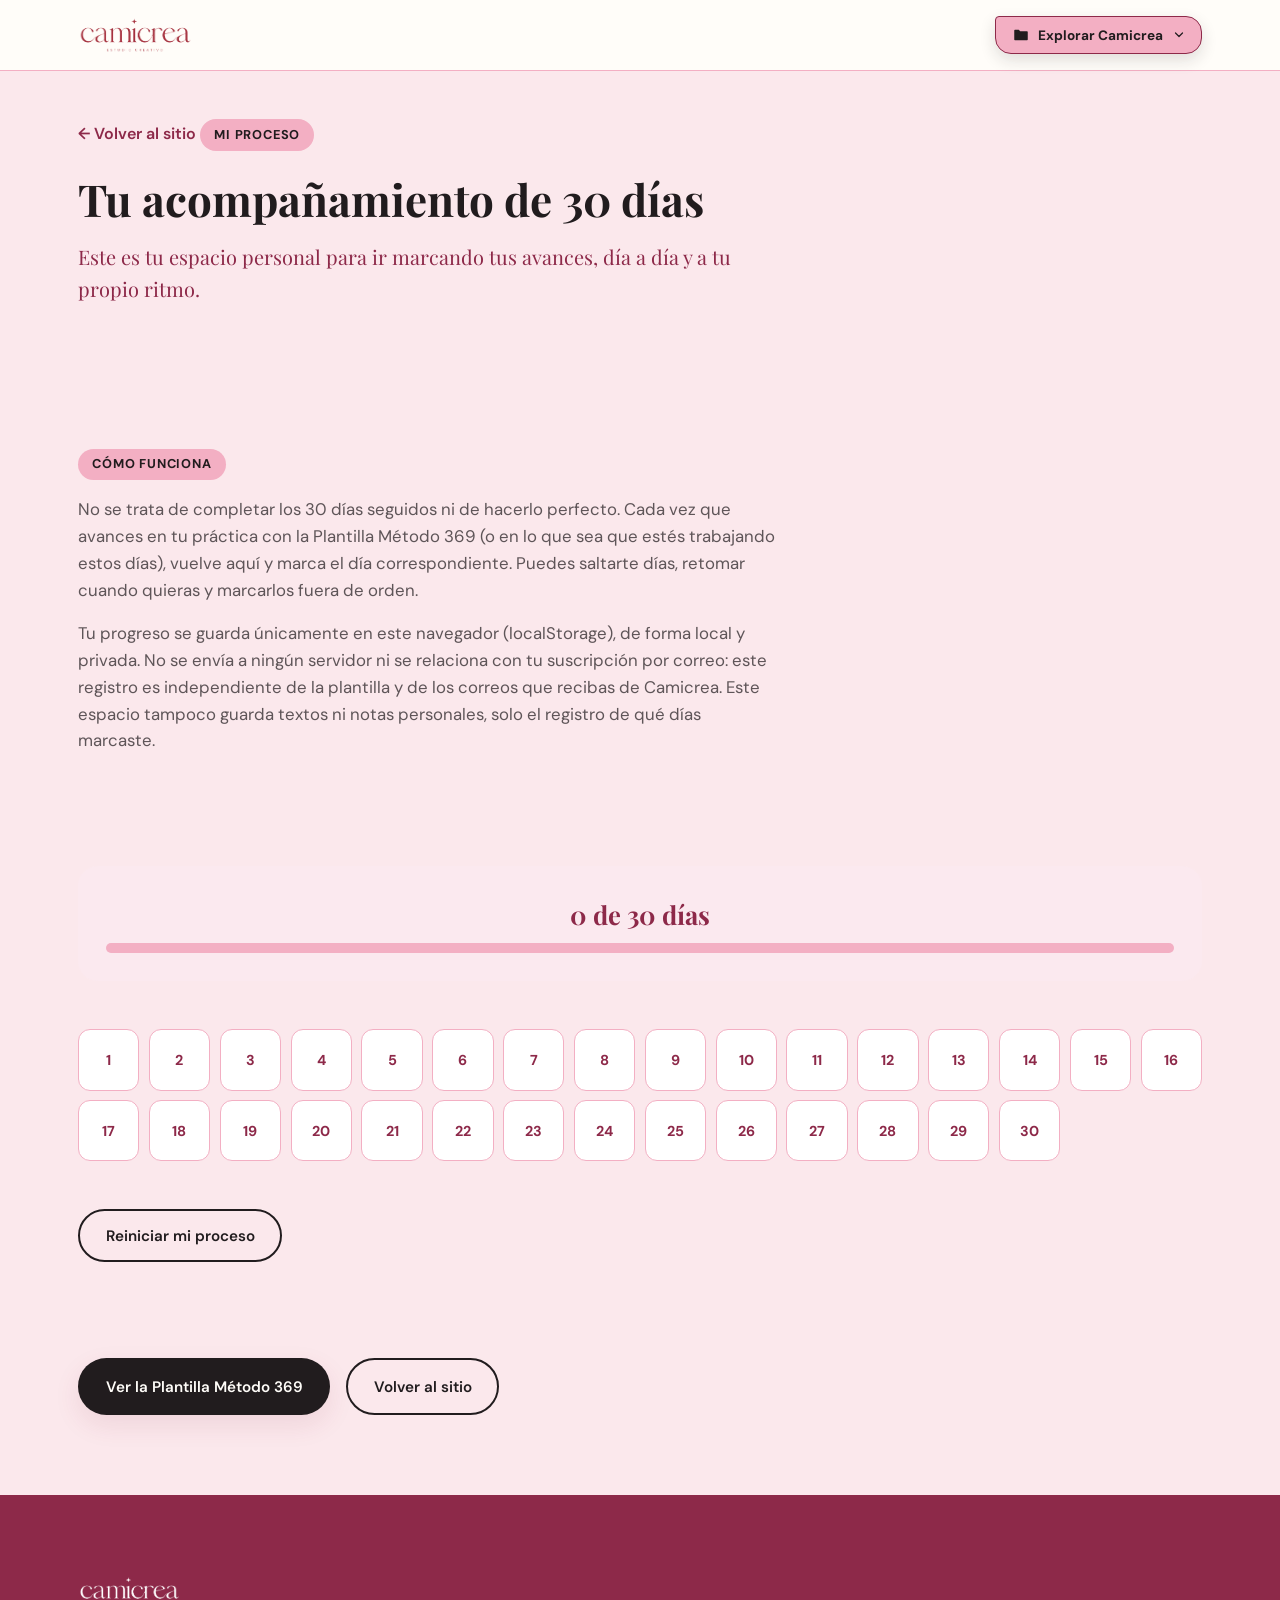
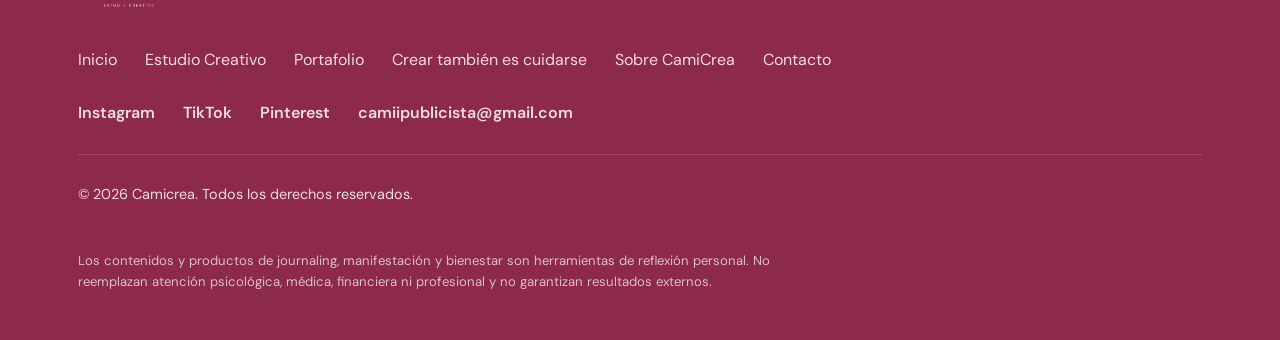
==== commit e17279e6: "Rediseña Sobre CamiCrea como carta saliendo de un sobre Reemplaza la nota "Desde mi escritorio" por " ====
--- a/mi-proceso.html
+++ b/mi-proceso.html
@@ -62,7 +62,7 @@
             <a href="index.html#escritorio" class="nav-link carpeta-nav carpeta-nav--papel">
               <span class="carpeta-nav-vista" aria-hidden="true"><svg viewBox="0 0 24 24" width="26" height="26" aria-hidden="true"><path d="M5 3h10l4 4v14H5Z" fill="none" stroke="currentColor" stroke-width="1.7" stroke-linejoin="round"/><path d="M15 3v4h4" fill="none" stroke="currentColor" stroke-width="1.7" stroke-linejoin="round"/><line x1="8" y1="11" x2="16" y2="11" stroke="currentColor" stroke-width="1.4" stroke-linecap="round"/><line x1="8" y1="14.5" x2="16" y2="14.5" stroke="currentColor" stroke-width="1.4" stroke-linecap="round"/><line x1="8" y1="18" x2="13" y2="18" stroke="currentColor" stroke-width="1.4" stroke-linecap="round"/></svg></span>
               <span class="carpeta-nav-pestana">04</span>
-              <span class="carpeta-nav-cuerpo">Desde mi escritorio<span class="carpeta-nav-flecha" aria-hidden="true">&#8594;</span></span>
+              <span class="carpeta-nav-cuerpo">Sobre CamiCrea<span class="carpeta-nav-flecha" aria-hidden="true">&#8594;</span></span>
             </a>
           </li>
           <li class="carpeta-nav-item">
@@ -170,7 +170,7 @@
         <a href="index.html#estudio">Estudio Creativo</a>
         <a href="index.html#portafolio">Portafolio</a>
         <a href="index.html#cuidarse">Crear también es cuidarse</a>
-        <a href="index.html#escritorio">Desde mi escritorio</a>
+        <a href="index.html#escritorio">Sobre CamiCrea</a>
         <a href="index.html#contacto">Contacto</a>
       </nav>
 
--- a/styles.css
+++ b/styles.css
@@ -130,6 +130,7 @@
   background-size: 320px auto;
 }
 .background-grid-flowers::after { background: rgba(255, 255, 255, 0.35); }
+.background-grid-flowers--sutil::after { background: rgba(255, 255, 255, 0.6); }
 
 .background-plano { background-color: #FBE8EC; }
 
@@ -1002,42 +1003,6 @@
   border-radius: 6px 6px 0 0;
 }
 
-/* Ventana de archivo: "sobre_mí.txt", con la misma barra de ventana
-   de navegador (puntos + etiqueta), para la ficha personal. */
-.ventana-archivo {
-  background-color: var(--superficie-blanco);
-  backdrop-filter: var(--desenfoque-superficie);
-  -webkit-backdrop-filter: var(--desenfoque-superficie);
-  border: 1px solid var(--color-borde);
-  border-radius: var(--radio-borde);
-  box-shadow: var(--sombra-suave);
-  overflow: hidden;
-}
-.ventana-archivo-barra {
-  display: flex;
-  align-items: center;
-  gap: 0.4rem;
-  padding: 0.8rem 1.2rem;
-  background-color: var(--superficie-papel);
-  border-bottom: 1px solid var(--color-borde);
-}
-.ventana-navegador-punto {
-  width: 9px;
-  height: 9px;
-  border-radius: 50%;
-  background-color: var(--color-rosa-pastel);
-}
-.ventana-navegador-punto:nth-child(2) { background-color: var(--color-verde-suave); }
-.ventana-navegador-punto:nth-child(3) { background-color: var(--color-burdeos); }
-.ventana-archivo-nombre {
-  margin-left: auto;
-  font-size: 0.8rem;
-  color: var(--color-cafe-suave);
-}
-.ventana-archivo-contenido {
-  padding: var(--espacio-lg) var(--espacio-md);
-}
-
 /* Nota sujeta con clip: para el formulario de contacto */
 .nota-clip {
   position: relative;
@@ -2040,108 +2005,203 @@
   border: 1px solid var(--color-borde);
 }
 
-/* =================== SOBRE MÍ =================== */
-.sobre-mi-inner {
-  display: grid;
-  grid-template-columns: minmax(220px, 340px) 1fr;
-  gap: var(--espacio-lg);
-  align-items: center;
-}
-
-.sobre-mi-imagen {
-  width: 100%;
-  aspect-ratio: 2 / 3;
-  border-radius: var(--radio-borde);
-  border: 1px solid var(--color-borde);
+/* =================== SOBRE CAMICREA: CARTA Y SOBRE =================== */
+/* Composición de una carta personal saliendo de un sobre abierto, en
+   capas independientes (fondo del sobre, solapa trasera, carta,
+   solapa delantera, lazo y detalles) para que la carta quede siempre
+   legible por encima de las texturas. Paleta propia, tomada tal cual
+   de la referencia de esta sección. */
+:root {
+  --carta-burdeos: #8F2348;
+  --carta-rosa: #F6C1CF;
+  --carta-rosa-palido: #FBE8EC;
+  --carta-crema: #F7F1E8;
+  --carta-negro: #1E1719;
+}
+
+.carta-sobre-wrap {
+  max-width: 600px;
+  margin: 0 auto var(--espacio-lg);
+}
+
+.carta-sobre {
+  position: relative;
+  isolation: isolate;
+  padding-bottom: 132px;
+}
+
+.sobre-cuerpo {
+  position: absolute;
+  left: 2%;
+  right: 2%;
+  bottom: 0;
+  height: 230px;
+  background-color: var(--carta-rosa);
+  border: 1.5px solid var(--carta-burdeos);
+  border-radius: 6px 6px 16px 16px;
   box-shadow: var(--sombra-suave);
-  background-color: var(--color-rosa-palido);
-  object-fit: cover;
-  object-position: center top;
-}
-
-.sobre-mi-texto p { color: var(--color-cafe-suave); }
-
-.sobre-mi-botones {
+  z-index: 1;
+}
+
+.sobre-solapa-fondo {
+  position: absolute;
+  left: 2%;
+  right: 2%;
+  bottom: 170px;
+  height: 112px;
+  background-color: var(--carta-rosa-palido);
+  border: 1.5px solid rgba(143, 35, 72, 0.5);
+  border-bottom: none;
+  clip-path: polygon(0% 100%, 100% 100%, 50% 0%);
+  z-index: 2;
+}
+
+.carta {
+  position: relative;
+  z-index: 3;
+  width: 92%;
+  margin: 0 auto;
+  background-color: var(--carta-crema);
+  background-image:
+    repeating-linear-gradient(to bottom, transparent 0, transparent 34px, rgba(143, 35, 72, 0.09) 34px, rgba(143, 35, 72, 0.09) 35px),
+    radial-gradient(circle, rgba(30, 23, 25, 0.045) 1px, transparent 1px);
+  background-size: auto, 6px 6px;
+  border: 1px solid rgba(143, 35, 72, 0.3);
+  border-radius: 4px 16px 6px 18px;
+  box-shadow: var(--sombra-papel);
+  padding: 2.5rem 2.1rem 2.9rem;
+  transform: rotate(-1deg);
+  transition: transform 0.5s ease;
+}
+@media (hover: hover) {
+  .carta:hover { transform: rotate(-1deg) translateY(-6px); }
+}
+@media (prefers-reduced-motion: reduce) {
+  .carta { transition: none; }
+}
+
+.carta-titulo {
+  font-family: var(--fuente-serif);
+  font-size: clamp(1.7rem, 4vw, 2.2rem);
+  color: var(--carta-negro);
+  margin-bottom: var(--espacio-md);
+}
+
+.carta p { color: var(--carta-negro); font-family: var(--fuente-sans); }
+
+.carta-resalte {
+  background-image: linear-gradient(180deg, transparent 62%, rgba(246, 193, 207, 0.7) 62%);
+  padding: 0 0.15em;
+  border-radius: 2px;
+}
+
+.carta-firma {
+  margin-top: var(--espacio-md);
+  font-size: 1.7rem;
+  color: var(--carta-burdeos);
+}
+
+.carta-clip {
+  top: -20px;
+  right: 26px;
+  transform: rotate(10deg);
+  z-index: 4;
+}
+
+.carta-cinta {
+  position: absolute;
+  top: -14px;
+  left: 34px;
+  width: 66px;
+  height: 24px;
+  background:
+    repeating-linear-gradient(45deg, rgba(255, 255, 255, 0.55) 0 5px, transparent 5px 10px),
+    rgba(246, 193, 207, 0.8);
+  border: 1px solid rgba(143, 35, 72, 0.25);
+  box-shadow: 0 2px 5px rgba(30, 23, 25, 0.1);
+  transform: rotate(-5deg);
+  z-index: 4;
+  pointer-events: none;
+}
+
+.carta-corazon {
+  position: absolute;
+  top: 30px;
+  right: 30px;
+  width: 22px;
+  height: 20px;
+  opacity: 0.55;
+  background-image: url("data:image/svg+xml,%3Csvg xmlns='http://www.w3.org/2000/svg' viewBox='0 0 40 36'%3E%3Cpath d='M20 32C20 32 4 22 4 12C4 5 10 2 15 5C18 7 20 11 20 11C20 11 22 7 25 5C30 2 36 5 36 12C36 22 20 32 20 32Z' fill='none' stroke='%238F2348' stroke-width='2.5' stroke-linecap='round' stroke-linejoin='round'/%3E%3C/svg%3E");
+  background-size: contain;
+  background-repeat: no-repeat;
+  pointer-events: none;
+  z-index: 4;
+}
+
+.sobre-solapa-frente {
+  position: absolute;
+  left: 2%;
+  right: 2%;
+  bottom: 0;
+  height: 172px;
+  background-color: var(--carta-rosa);
+  border: 1.5px solid var(--carta-burdeos);
+  clip-path: polygon(0% 100%, 100% 100%, 50% 8%);
+  z-index: 5;
+  pointer-events: none;
+}
+
+.sobre-lazo {
+  position: absolute;
+  left: 14%;
+  bottom: 4px;
+  width: 92px;
+  height: 64px;
+  background-image: url("data:image/svg+xml,%3Csvg xmlns='http://www.w3.org/2000/svg' viewBox='0 0 100 70'%3E%3Cdefs%3E%3Cpattern id='c' width='10' height='10' patternUnits='userSpaceOnUse'%3E%3Crect width='10' height='10' fill='%23F6C1CF'/%3E%3Crect width='5' height='5' fill='%238F2348'/%3E%3Crect x='5' y='5' width='5' height='5' fill='%238F2348'/%3E%3C/pattern%3E%3C/defs%3E%3Cpath d='M50 35 L15 10 Q5 10 5 25 Q5 40 20 38 Z' fill='url(%23c)' stroke='%238F2348' stroke-width='1.5'/%3E%3Cpath d='M50 35 L85 10 Q95 10 95 25 Q95 40 80 38 Z' fill='url(%23c)' stroke='%238F2348' stroke-width='1.5'/%3E%3Cpath d='M50 35 L20 55 Q15 60 20 65 Q30 68 38 55 Z' fill='url(%23c)' stroke='%238F2348' stroke-width='1.5'/%3E%3Cpath d='M50 35 L80 55 Q85 60 80 65 Q70 68 62 55 Z' fill='url(%23c)' stroke='%238F2348' stroke-width='1.5'/%3E%3Ccircle cx='50' cy='35' r='9' fill='%238F2348'/%3E%3C/svg%3E");
+  background-size: contain;
+  background-repeat: no-repeat;
+  filter: drop-shadow(0 3px 4px rgba(30, 23, 25, 0.16));
+  z-index: 6;
+  pointer-events: none;
+}
+
+.sobre-flor {
+  position: absolute;
+  right: 10%;
+  bottom: 22px;
+  width: 40px;
+  height: 40px;
+  background-image: url("data:image/svg+xml,%3Csvg xmlns='http://www.w3.org/2000/svg' viewBox='0 0 60 60'%3E%3Cg fill='%23F6C1CF' stroke='%238F2348' stroke-width='1'%3E%3Ccircle cx='30' cy='16' r='10'/%3E%3Ccircle cx='44' cy='30' r='10'/%3E%3Ccircle cx='30' cy='44' r='10'/%3E%3Ccircle cx='16' cy='30' r='10'/%3E%3C/g%3E%3Ccircle cx='30' cy='30' r='8' fill='%238F2348'/%3E%3C/svg%3E");
+  background-size: contain;
+  background-repeat: no-repeat;
+  z-index: 6;
+  pointer-events: none;
+}
+
+.carta-acciones {
   display: flex;
   flex-wrap: wrap;
+  justify-content: center;
   gap: var(--espacio-sm);
   margin-top: var(--espacio-md);
 }
 
-@media (max-width: 760px) {
-  .sobre-mi-inner { grid-template-columns: 1fr; }
-  .sobre-mi-imagen { max-width: 280px; margin: 0 auto; }
-}
-
-/* Nota "Desde mi escritorio": la ventana de archivo se presenta como
-   una nota manuscrita real, con encabezado, estado, fecha, firma y
-   cursor parpadeante — no como una ficha curricular. */
-.nota-escritorio { position: relative; }
-.nota-escritorio-lazo {
-  top: 60px;
-  right: var(--espacio-md);
-  transform: rotate(8deg);
-  z-index: 3;
-}
-
-.nota-escritorio-encabezado {
-  font-size: 1.6rem;
-  color: var(--color-burdeos);
-  margin: 0 0 0.3rem;
-}
-
-.nota-escritorio-meta {
-  display: flex;
-  flex-wrap: wrap;
-  align-items: center;
-  gap: var(--espacio-sm);
-  margin-bottom: var(--espacio-md);
-  font-size: 0.85rem;
-  color: var(--color-cafe-suave);
-}
-.nota-escritorio-estado {
-  display: inline-flex;
-  align-items: center;
-  gap: 0.4rem;
-  font-weight: 600;
-}
-.nota-escritorio-fecha { opacity: 0.8; }
-.nota-escritorio-punto {
-  width: 8px;
-  height: 8px;
-  border-radius: 50%;
-  background-color: var(--color-verde);
-  animation: latido-punto 1.8s ease-in-out infinite;
-}
-@keyframes latido-punto {
-  0%, 100% { opacity: 1; }
-  50% { opacity: 0.35; }
-}
-@media (prefers-reduced-motion: reduce) {
-  .nota-escritorio-punto { animation: none; }
-}
-
-.nota-escritorio-firma {
-  font-size: 1.3rem;
-  color: var(--color-burdeos);
-  text-shadow: 0 1px 0 rgba(255, 253, 249, 0.6);
-  margin-top: var(--espacio-md);
-}
-.nota-escritorio-cursor {
-  display: inline-block;
-  width: 2px;
-  height: 1.1em;
-  margin-left: 0.3rem;
-  vertical-align: text-bottom;
-  background-color: var(--color-burdeos);
-  animation: parpadeo-cursor 1s step-end infinite;
-}
-@keyframes parpadeo-cursor {
-  0%, 100% { opacity: 1; }
-  50% { opacity: 0; }
-}
-@media (prefers-reduced-motion: reduce) {
-  .nota-escritorio-cursor { animation: none; }
+@media (max-width: 640px) {
+  .carta-sobre { padding-bottom: 100px; }
+  .sobre-cuerpo { height: 176px; }
+  .sobre-solapa-fondo { bottom: 128px; height: 88px; }
+  .carta {
+    width: 96%;
+    padding: 1.9rem 1.4rem 2.3rem;
+    transform: none;
+  }
+  @media (hover: hover) {
+    .carta:hover { transform: translateY(-4px); }
+  }
+  .sobre-solapa-frente { height: 132px; clip-path: polygon(0% 100%, 100% 100%, 50% 10%); }
+  .sobre-lazo { width: 70px; height: 50px; left: 10%; }
+  .sobre-flor { width: 30px; height: 30px; right: 8%; bottom: 16px; }
+  .carta-cinta { width: 54px; height: 20px; left: 20px; }
 }
 
 /* =================== CONTACTO =================== */
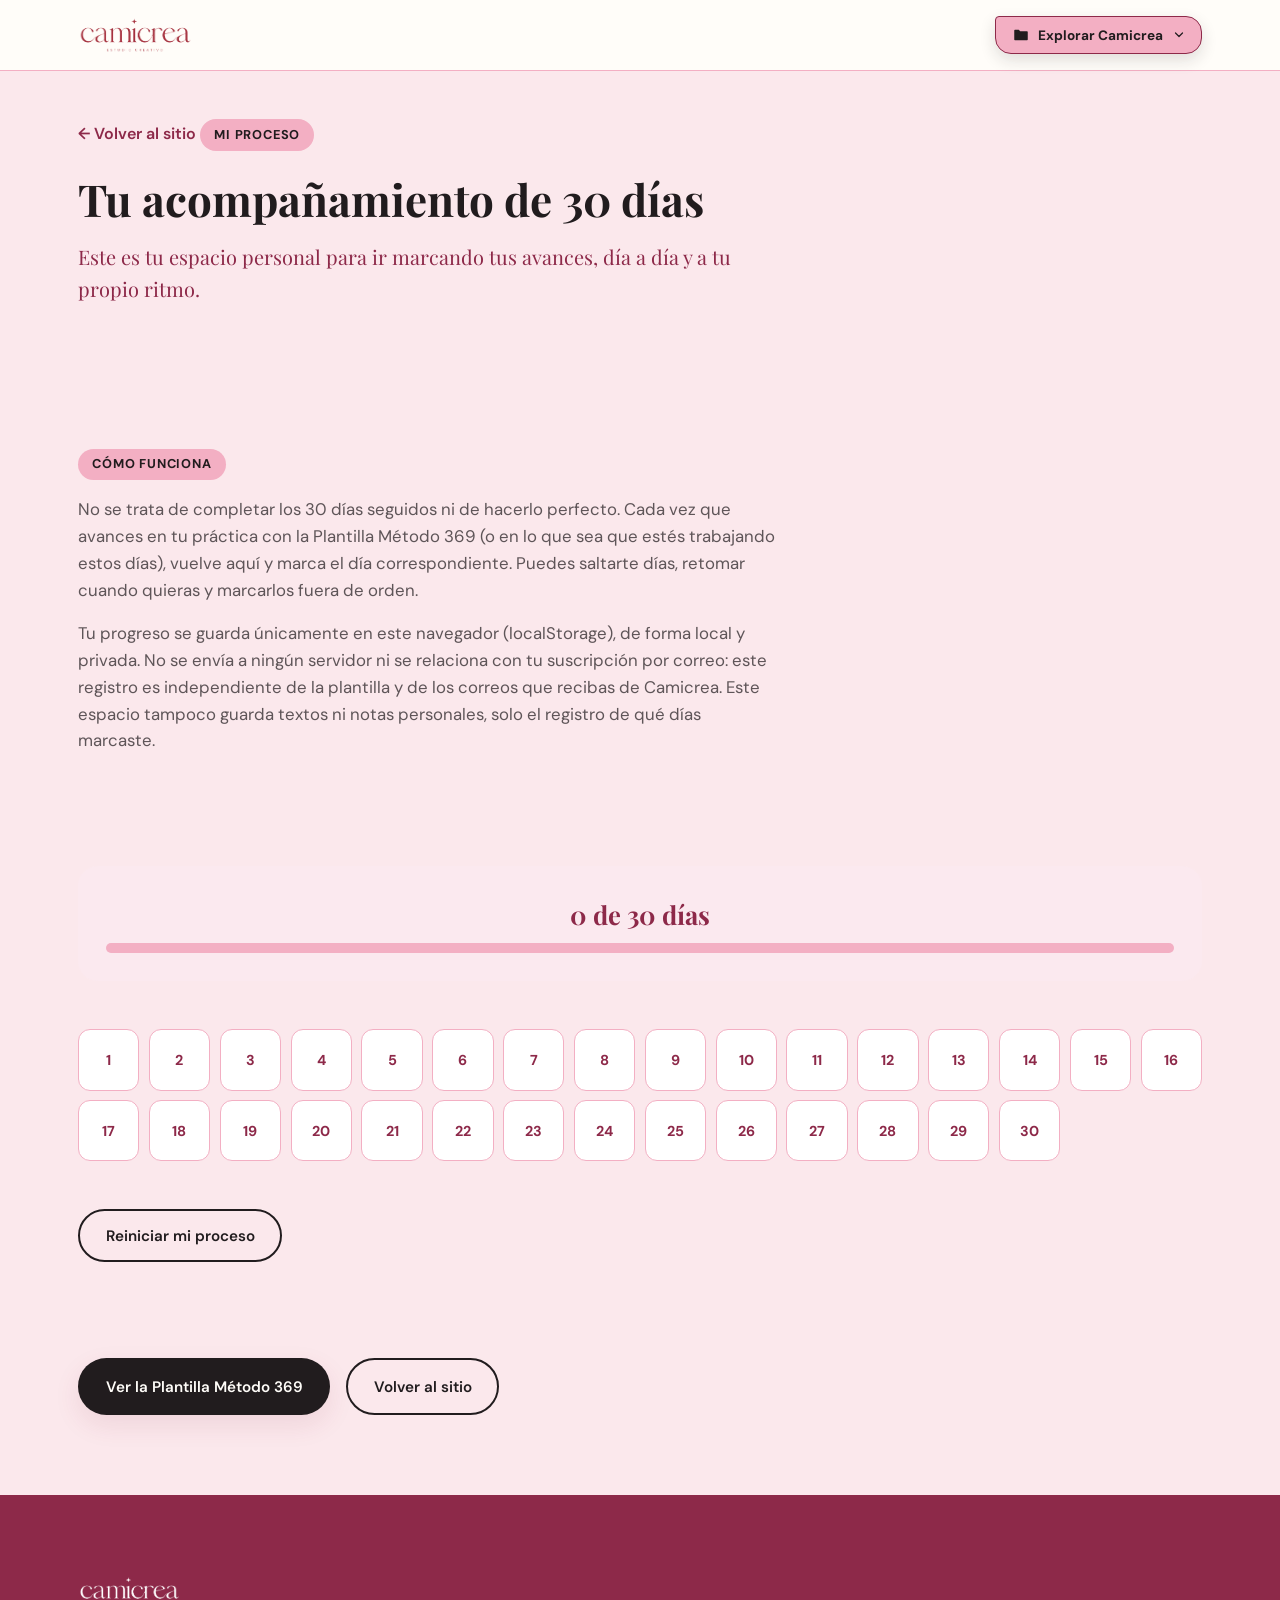
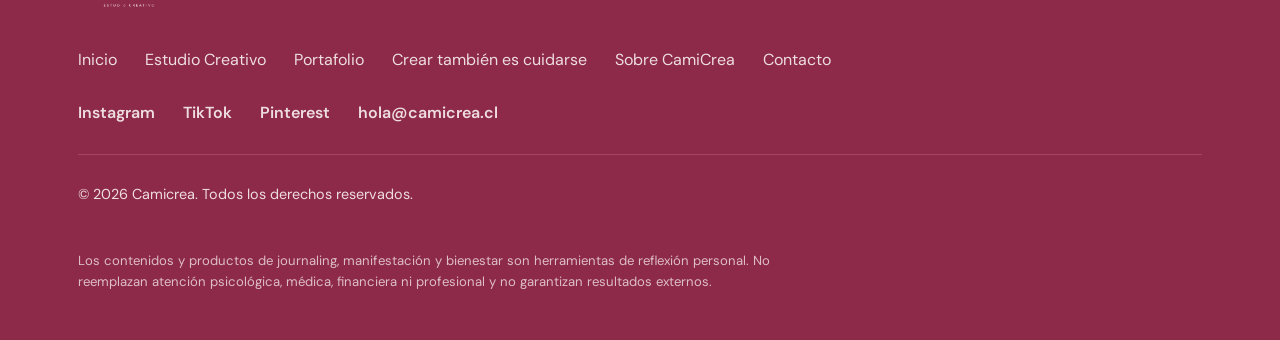
==== commit 7c968c17: "Mejoras de portada, Camino Personal, Sobre CamiCrea y Contacto - Portada: despeja suavemente el fond" ====
--- a/mi-proceso.html
+++ b/mi-proceso.html
@@ -178,7 +178,7 @@
         <a href="https://www.instagram.com/cvmilapazz/" target="_blank" rel="noopener noreferrer">Instagram</a>
         <a href="https://www.tiktok.com/@caamilinbombin" target="_blank" rel="noopener noreferrer">TikTok</a>
         <a href="https://pin.it/1aLr42f5K" target="_blank" rel="noopener noreferrer">Pinterest</a>
-        <a href="mailto:camiipublicista@gmail.com">camiipublicista@gmail.com</a>
+        <a href="mailto:hola@camicrea.cl">hola@camicrea.cl</a>
       </div>
 
       <p class="footer-derechos">© <span id="anioActual">2026</span> Camicrea. Todos los derechos reservados.</p>
--- a/styles.css
+++ b/styles.css
@@ -801,19 +801,52 @@
 }
 .flor-loto-brillo { top: -34px; right: clamp(128px, 16vw, 198px); }
 
-/* Contacto: pequeño gladiolo reutilizado junto al CTA "Hagámosla
-   florecer" — discreto, en línea con el texto, sin posicionamiento
-   absoluto para no arriesgar desbordes. */
-.flor-mini {
-  position: static;
+/* Contacto: capullo ilustrado junto al CTA "Hagámosla florecer" que
+   se abre al entrar en pantalla (ver script.js) y queda con un vaivén
+   orgánico muy leve. Fondo transparente, sin posicionamiento absoluto
+   para no arriesgar desbordes; prefers-reduced-motion ya colapsa
+   duraciones de transición/animación de forma global (ver más abajo). */
+.flor-capullo {
   display: inline-block;
   vertical-align: middle;
-  width: 42px;
+  width: 40px;
   height: auto;
   margin-left: 0.4rem;
-  transform: rotate(-8deg);
+  overflow: visible;
+  transform-origin: 30px 64px;
   filter: drop-shadow(0 4px 8px rgba(33, 28, 30, 0.12));
-  animation: flor-flotar-b 8s ease-in-out infinite;
+}
+.flor-capullo.is-open {
+  animation: capullo-vaiven 7s ease-in-out infinite;
+}
+.capullo-tallo {
+  fill: none;
+  stroke: var(--color-verde);
+  stroke-width: 1.6;
+  stroke-linecap: round;
+}
+.capullo-hoja {
+  fill: var(--color-verde-suave);
+  stroke: var(--color-verde);
+  stroke-width: 0.8;
+}
+.capullo-petalo {
+  transform-box: fill-box;
+  transform-origin: 50% 100%;
+  transform: rotate(0deg) scale(0.38);
+  fill: url(#capulloPetaloGradiente);
+  stroke: var(--color-burdeos);
+  stroke-width: 1;
+  transition: transform 1.3s cubic-bezier(0.22, 1, 0.36, 1);
+}
+.flor-capullo.is-open .capullo-petalo {
+  transform: rotate(var(--ang, 0deg)) scale(1);
+}
+.capullo-centro { fill: var(--color-burdeos); }
+
+@keyframes capullo-vaiven {
+  0%, 100% { transform: rotate(-1.5deg); }
+  50% { transform: rotate(1.5deg); }
 }
 
 @keyframes flor-flotar-a {
@@ -1155,9 +1188,25 @@
 .hero-inner { position: relative; z-index: 1; text-align: center; }
 
 .hero-title {
+  position: relative;
   font-size: clamp(2.4rem, 6vw, 4.2rem);
   margin: 0.25rem auto var(--espacio-sm);
   max-width: 900px;
+}
+/* Despeja suavemente los puntos del fondo justo detrás del título,
+   sin caja sólida: un difuminado rosado que se disuelve hacia los
+   bordes para que el texto respire sobre el patrón de puntos. */
+.hero-title::before {
+  content: '';
+  position: absolute;
+  inset: -26% -12%;
+  background: radial-gradient(ellipse at center, rgba(251, 232, 236, 0.92) 0%, rgba(251, 232, 236, 0.6) 45%, rgba(251, 232, 236, 0) 78%);
+  filter: blur(4px);
+  z-index: -1;
+  pointer-events: none;
+}
+@media (max-width: 640px) {
+  .hero-title::before { inset: -18% -6%; }
 }
 .hero-title-acento {
   font-style: italic;
@@ -2020,8 +2069,33 @@
 }
 
 .carta-sobre-wrap {
-  max-width: 600px;
+  max-width: 640px;
   margin: 0 auto var(--espacio-lg);
+  position: relative;
+}
+
+/* Halo suave + sombra proyectada: dan a la composición un aire de
+   fotografía/collage físico en vez de ilustración plana. */
+.carta-sobre-wrap::before {
+  content: '';
+  position: absolute;
+  inset: -6% -4%;
+  background: radial-gradient(ellipse at center, rgba(143, 35, 72, 0.05) 0%, transparent 62%);
+  z-index: -1;
+  pointer-events: none;
+}
+
+.carta-sobre-wrap::after {
+  content: '';
+  position: absolute;
+  left: 10%;
+  right: 10%;
+  bottom: 2px;
+  height: 44px;
+  background: radial-gradient(ellipse at center, rgba(30, 23, 25, 0.24), transparent 72%);
+  filter: blur(9px);
+  z-index: -1;
+  pointer-events: none;
 }
 
 .carta-sobre {
@@ -2037,9 +2111,14 @@
   bottom: 0;
   height: 230px;
   background-color: var(--carta-rosa);
+  background-image:
+    linear-gradient(180deg, rgba(255, 255, 255, 0.32) 0%, transparent 35%, transparent 75%, rgba(30, 23, 25, 0.1) 100%),
+    url("data:image/svg+xml,%3Csvg xmlns='http://www.w3.org/2000/svg' width='150' height='150'%3E%3Cfilter id='g'%3E%3CfeTurbulence type='fractalNoise' baseFrequency='0.8' numOctaves='2' stitchTiles='stitch'/%3E%3CfeColorMatrix type='matrix' values='0 0 0 0 0 0 0 0 0 0 0 0 0 0 0 0 0 0 0.07 0'/%3E%3C/filter%3E%3Crect width='100%25' height='100%25' filter='url(%23g)'/%3E%3C/svg%3E");
+  background-size: auto, 150px 150px;
+  background-blend-mode: normal, multiply;
   border: 1.5px solid var(--carta-burdeos);
   border-radius: 6px 6px 16px 16px;
-  box-shadow: var(--sombra-suave);
+  box-shadow: var(--sombra-suave), 0 12px 22px rgba(30, 23, 25, 0.1);
   z-index: 1;
 }
 
@@ -2050,6 +2129,11 @@
   bottom: 170px;
   height: 112px;
   background-color: var(--carta-rosa-palido);
+  background-image:
+    linear-gradient(180deg, rgba(255, 255, 255, 0.4) 0%, transparent 60%, rgba(30, 23, 25, 0.05) 100%),
+    url("data:image/svg+xml,%3Csvg xmlns='http://www.w3.org/2000/svg' width='150' height='150'%3E%3Cfilter id='g'%3E%3CfeTurbulence type='fractalNoise' baseFrequency='0.8' numOctaves='2' stitchTiles='stitch'/%3E%3CfeColorMatrix type='matrix' values='0 0 0 0 0 0 0 0 0 0 0 0 0 0 0 0 0 0 0.07 0'/%3E%3C/filter%3E%3Crect width='100%25' height='100%25' filter='url(%23g)'/%3E%3C/svg%3E");
+  background-size: auto, 150px 150px;
+  background-blend-mode: normal, multiply;
   border: 1.5px solid rgba(143, 35, 72, 0.5);
   border-bottom: none;
   clip-path: polygon(0% 100%, 100% 100%, 50% 0%);
@@ -2063,18 +2147,21 @@
   margin: 0 auto;
   background-color: var(--carta-crema);
   background-image:
+    linear-gradient(180deg, rgba(255, 255, 255, 0.4) 0%, transparent 30%, transparent 72%, rgba(30, 23, 25, 0.06) 100%),
     repeating-linear-gradient(to bottom, transparent 0, transparent 34px, rgba(143, 35, 72, 0.09) 34px, rgba(143, 35, 72, 0.09) 35px),
-    radial-gradient(circle, rgba(30, 23, 25, 0.045) 1px, transparent 1px);
-  background-size: auto, 6px 6px;
+    radial-gradient(circle, rgba(30, 23, 25, 0.045) 1px, transparent 1px),
+    url("data:image/svg+xml,%3Csvg xmlns='http://www.w3.org/2000/svg' width='150' height='150'%3E%3Cfilter id='g'%3E%3CfeTurbulence type='fractalNoise' baseFrequency='0.8' numOctaves='2' stitchTiles='stitch'/%3E%3CfeColorMatrix type='matrix' values='0 0 0 0 0 0 0 0 0 0 0 0 0 0 0 0 0 0 0.07 0'/%3E%3C/filter%3E%3Crect width='100%25' height='100%25' filter='url(%23g)'/%3E%3C/svg%3E");
+  background-size: auto, auto, 6px 6px, 150px 150px;
+  background-blend-mode: normal, normal, normal, multiply;
   border: 1px solid rgba(143, 35, 72, 0.3);
   border-radius: 4px 16px 6px 18px;
-  box-shadow: var(--sombra-papel);
+  box-shadow: var(--sombra-papel), 0 16px 28px rgba(30, 23, 25, 0.12);
   padding: 2.5rem 2.1rem 2.9rem;
-  transform: rotate(-1deg);
+  transform: rotate(-2deg);
   transition: transform 0.5s ease;
 }
 @media (hover: hover) {
-  .carta:hover { transform: rotate(-1deg) translateY(-6px); }
+  .carta:hover { transform: rotate(-2deg) translateY(-6px); }
 }
 @media (prefers-reduced-motion: reduce) {
   .carta { transition: none; }
@@ -2145,18 +2232,25 @@
   bottom: 0;
   height: 172px;
   background-color: var(--carta-rosa);
+  background-image:
+    linear-gradient(200deg, rgba(255, 255, 255, 0.25) 0%, transparent 40%, rgba(30, 23, 25, 0.12) 100%),
+    url("data:image/svg+xml,%3Csvg xmlns='http://www.w3.org/2000/svg' width='150' height='150'%3E%3Cfilter id='g'%3E%3CfeTurbulence type='fractalNoise' baseFrequency='0.8' numOctaves='2' stitchTiles='stitch'/%3E%3CfeColorMatrix type='matrix' values='0 0 0 0 0 0 0 0 0 0 0 0 0 0 0 0 0 0 0.07 0'/%3E%3C/filter%3E%3Crect width='100%25' height='100%25' filter='url(%23g)'/%3E%3C/svg%3E");
+  background-size: auto, 150px 150px;
+  background-blend-mode: normal, multiply;
   border: 1.5px solid var(--carta-burdeos);
   clip-path: polygon(0% 100%, 100% 100%, 50% 8%);
+  filter: drop-shadow(0 6px 10px rgba(30, 23, 25, 0.14));
   z-index: 5;
   pointer-events: none;
 }
 
 .sobre-lazo {
   position: absolute;
-  left: 14%;
+  left: 50%;
   bottom: 4px;
-  width: 92px;
-  height: 64px;
+  width: 100px;
+  height: 70px;
+  transform: translateX(-50%);
   background-image: url("data:image/svg+xml,%3Csvg xmlns='http://www.w3.org/2000/svg' viewBox='0 0 100 70'%3E%3Cdefs%3E%3Cpattern id='c' width='10' height='10' patternUnits='userSpaceOnUse'%3E%3Crect width='10' height='10' fill='%23F6C1CF'/%3E%3Crect width='5' height='5' fill='%238F2348'/%3E%3Crect x='5' y='5' width='5' height='5' fill='%238F2348'/%3E%3C/pattern%3E%3C/defs%3E%3Cpath d='M50 35 L15 10 Q5 10 5 25 Q5 40 20 38 Z' fill='url(%23c)' stroke='%238F2348' stroke-width='1.5'/%3E%3Cpath d='M50 35 L85 10 Q95 10 95 25 Q95 40 80 38 Z' fill='url(%23c)' stroke='%238F2348' stroke-width='1.5'/%3E%3Cpath d='M50 35 L20 55 Q15 60 20 65 Q30 68 38 55 Z' fill='url(%23c)' stroke='%238F2348' stroke-width='1.5'/%3E%3Cpath d='M50 35 L80 55 Q85 60 80 65 Q70 68 62 55 Z' fill='url(%23c)' stroke='%238F2348' stroke-width='1.5'/%3E%3Ccircle cx='50' cy='35' r='9' fill='%238F2348'/%3E%3C/svg%3E");
   background-size: contain;
   background-repeat: no-repeat;
@@ -2167,14 +2261,30 @@
 
 .sobre-flor {
   position: absolute;
-  right: 10%;
-  bottom: 22px;
-  width: 40px;
-  height: 40px;
-  background-image: url("data:image/svg+xml,%3Csvg xmlns='http://www.w3.org/2000/svg' viewBox='0 0 60 60'%3E%3Cg fill='%23F6C1CF' stroke='%238F2348' stroke-width='1'%3E%3Ccircle cx='30' cy='16' r='10'/%3E%3Ccircle cx='44' cy='30' r='10'/%3E%3Ccircle cx='30' cy='44' r='10'/%3E%3Ccircle cx='16' cy='30' r='10'/%3E%3C/g%3E%3Ccircle cx='30' cy='30' r='8' fill='%238F2348'/%3E%3C/svg%3E");
+  right: 8%;
+  bottom: 18px;
+  width: 48px;
+  height: 48px;
+  background-image: url("data:image/svg+xml,%3Csvg xmlns='http://www.w3.org/2000/svg' viewBox='0 0 60 60'%3E%3Cdefs%3E%3CradialGradient id='pf1' cx='35%25' cy='30%25' r='75%25'%3E%3Cstop offset='0%25' stop-color='%23FBE3EA'/%3E%3Cstop offset='100%25' stop-color='%23E38EA4'/%3E%3C/radialGradient%3E%3C/defs%3E%3Cg fill='url(%23pf1)' stroke='%238F2348' stroke-width='1' stroke-dasharray='2 2'%3E%3Ccircle cx='30' cy='16' r='10'/%3E%3Ccircle cx='44' cy='30' r='10'/%3E%3Ccircle cx='30' cy='44' r='10'/%3E%3Ccircle cx='16' cy='30' r='10'/%3E%3C/g%3E%3Ccircle cx='30' cy='30' r='8' fill='%238F2348'/%3E%3Ccircle cx='26' cy='27' r='1.3' fill='%23FBE8EC'/%3E%3Ccircle cx='34' cy='27' r='1.3' fill='%23FBE8EC'/%3E%3Ccircle cx='26' cy='33' r='1.3' fill='%23FBE8EC'/%3E%3Ccircle cx='34' cy='33' r='1.3' fill='%23FBE8EC'/%3E%3C/svg%3E");
   background-size: contain;
   background-repeat: no-repeat;
+  filter: drop-shadow(0 3px 4px rgba(30, 23, 25, 0.18));
   z-index: 6;
+  pointer-events: none;
+}
+
+.carta-flor-superior {
+  position: absolute;
+  top: -22px;
+  left: 7%;
+  width: 44px;
+  height: 44px;
+  background-image: url("data:image/svg+xml,%3Csvg xmlns='http://www.w3.org/2000/svg' viewBox='0 0 60 60'%3E%3Cdefs%3E%3CradialGradient id='pf2' cx='35%25' cy='30%25' r='75%25'%3E%3Cstop offset='0%25' stop-color='%23FBE3EA'/%3E%3Cstop offset='100%25' stop-color='%23E38EA4'/%3E%3C/radialGradient%3E%3C/defs%3E%3Cg fill='url(%23pf2)' stroke='%238F2348' stroke-width='1' stroke-dasharray='2 2'%3E%3Ccircle cx='30' cy='16' r='10'/%3E%3Ccircle cx='44' cy='30' r='10'/%3E%3Ccircle cx='30' cy='44' r='10'/%3E%3Ccircle cx='16' cy='30' r='10'/%3E%3C/g%3E%3Ccircle cx='30' cy='30' r='8' fill='%238F2348'/%3E%3Ccircle cx='26' cy='27' r='1.3' fill='%23FBE8EC'/%3E%3Ccircle cx='34' cy='27' r='1.3' fill='%23FBE8EC'/%3E%3Ccircle cx='26' cy='33' r='1.3' fill='%23FBE8EC'/%3E%3Ccircle cx='34' cy='33' r='1.3' fill='%23FBE8EC'/%3E%3C/svg%3E");
+  background-size: contain;
+  background-repeat: no-repeat;
+  transform: rotate(-14deg);
+  filter: drop-shadow(0 3px 4px rgba(30, 23, 25, 0.18));
+  z-index: 4;
   pointer-events: none;
 }
 
@@ -2199,8 +2309,9 @@
     .carta:hover { transform: translateY(-4px); }
   }
   .sobre-solapa-frente { height: 132px; clip-path: polygon(0% 100%, 100% 100%, 50% 10%); }
-  .sobre-lazo { width: 70px; height: 50px; left: 10%; }
-  .sobre-flor { width: 30px; height: 30px; right: 8%; bottom: 16px; }
+  .sobre-lazo { width: 74px; height: 52px; left: 50%; transform: translateX(-50%); }
+  .sobre-flor { width: 34px; height: 34px; right: 6%; bottom: 14px; }
+  .carta-flor-superior { width: 30px; height: 30px; top: -14px; left: 8%; }
   .carta-cinta { width: 54px; height: 20px; left: 20px; }
 }
 
@@ -2298,15 +2409,10 @@
 /* =================== PIE DE PÁGINA =================== */
 
 /* Cierre visual: última invitación antes del pie de página propiamente
-   dicho, con un fondo de manchas de color suaves (sin flores ni fotos
-   dibujadas, solo degradados abstractos) y el correo real de contacto. */
+   dicho. Fondo plano y sobrio (sin puntos ni manchas flotantes) para
+   que la atención quede en el mensaje y el correo real de contacto. */
 .footer-cierre {
-  background-color: var(--color-marfil);
-  background-image:
-    radial-gradient(ellipse 420px 320px at 12% 25%, rgba(201, 215, 167, 0.4), transparent 70%),
-    radial-gradient(ellipse 460px 380px at 88% 20%, rgba(243, 175, 195, 0.45), transparent 70%),
-    radial-gradient(circle, var(--color-rosa-pastel) 1.5px, transparent 1.5px);
-  background-size: auto, auto, 24px 24px;
+  background-color: var(--color-rosa-palido);
   text-align: center;
   padding: var(--espacio-xl) var(--espacio-md);
 }
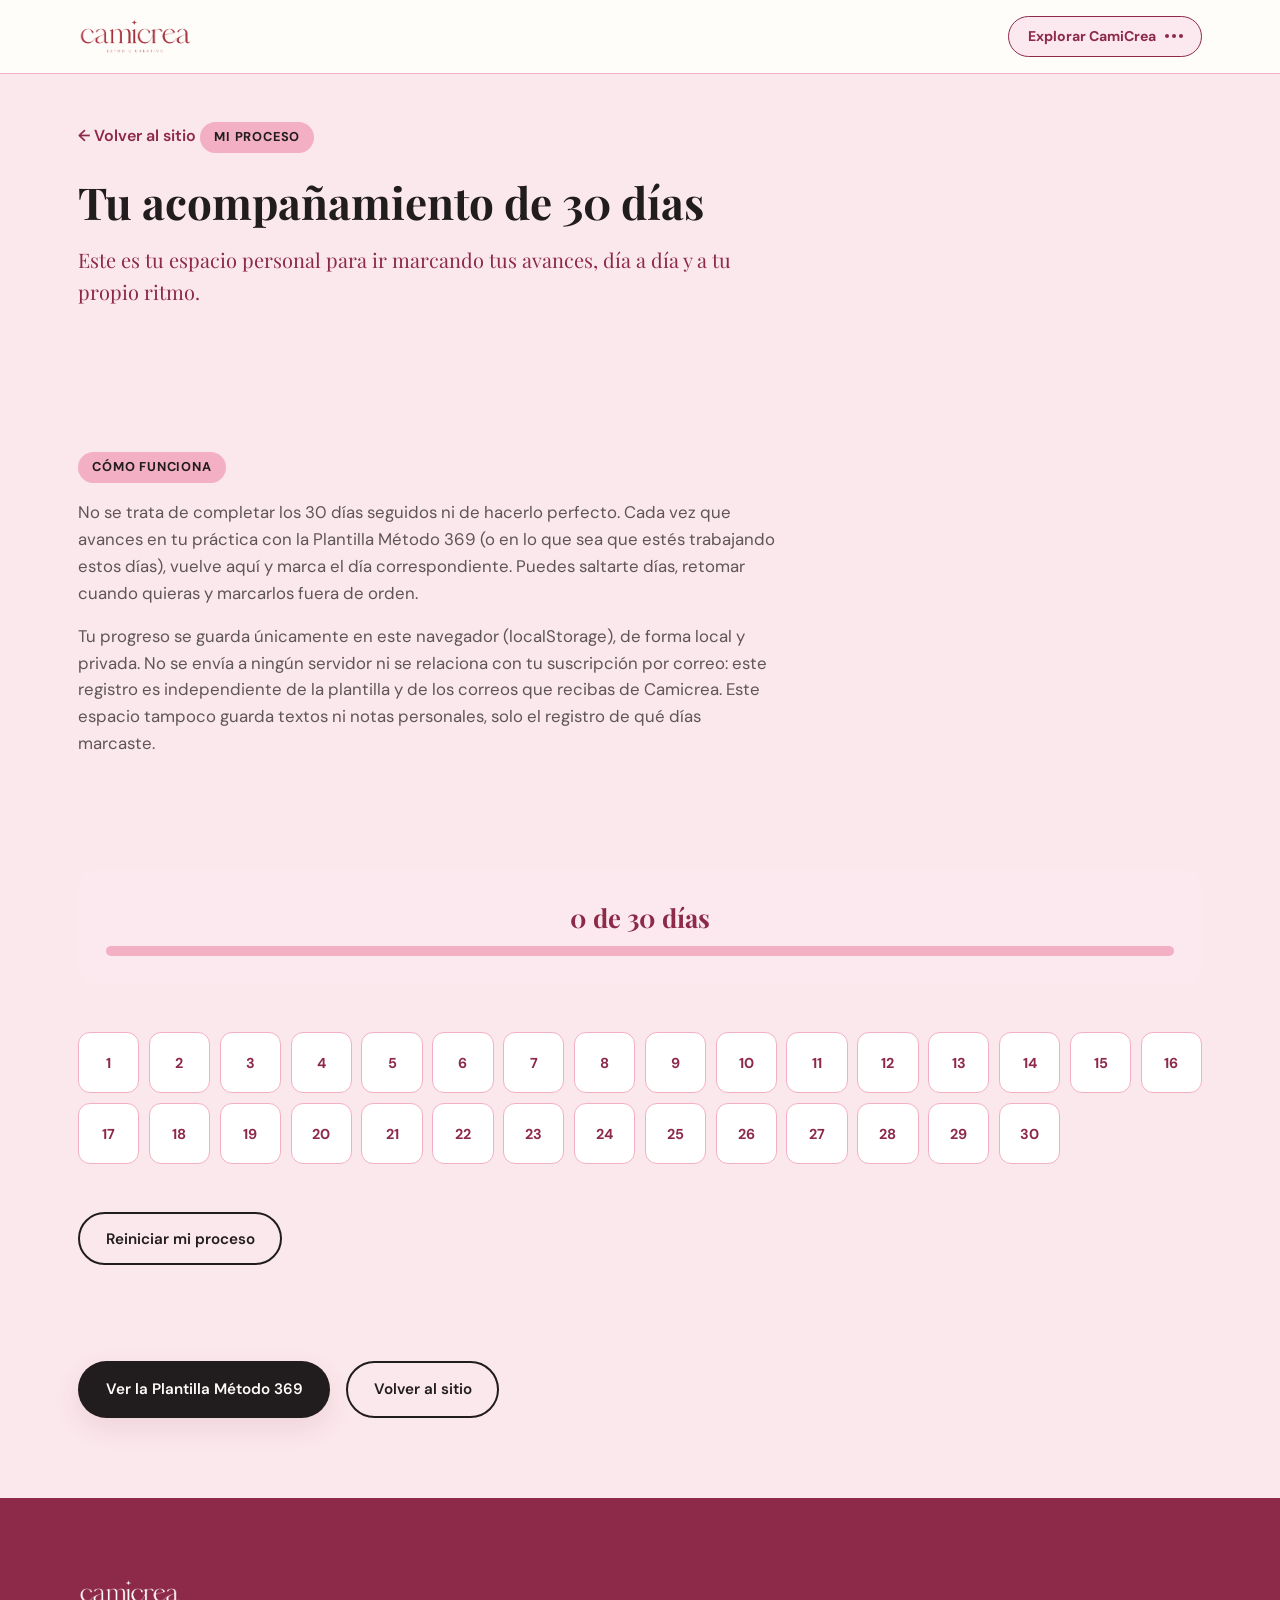
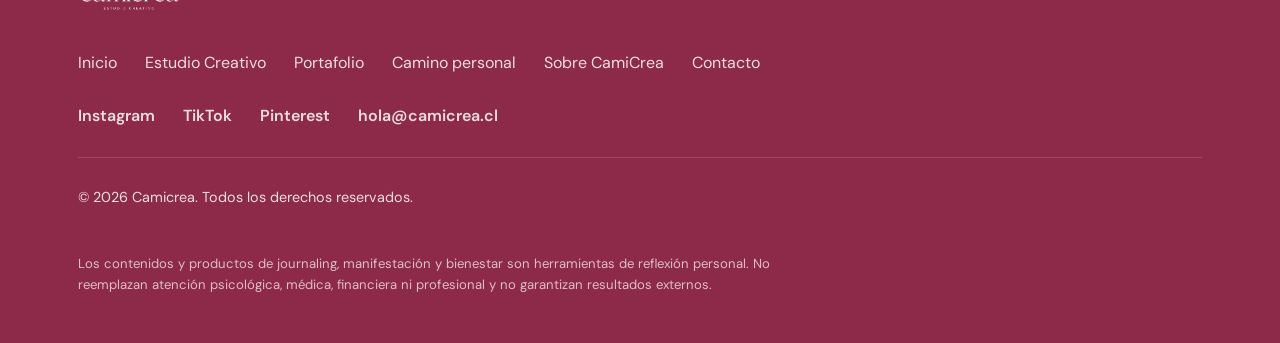
==== commit 455b1497: "Rediseña el menú Explorar y la presentación Sobre CamiCrea Menú de navegación: reemplaza el botón co" ====
--- a/mi-proceso.html
+++ b/mi-proceso.html
@@ -30,47 +30,26 @@
       </a>
 
       <button class="nav-toggle" id="navToggle" type="button" aria-expanded="false" aria-controls="primaryNav" aria-label="Abrir menú de navegación">
-        <span class="nav-toggle-carpeta" aria-hidden="true"><svg viewBox="0 0 24 24" width="18" height="18"><path d="M3 6a1 1 0 0 1 1-1h5l2 2h9a1 1 0 0 1 1 1v10a1 1 0 0 1-1 1H4a1 1 0 0 1-1-1V6Z" fill="currentColor"/></svg></span>
-        <span class="nav-toggle-texto">Explorar Camicrea</span>
-        <span class="nav-toggle-flecha" aria-hidden="true"><svg viewBox="0 0 24 24" width="12" height="12"><path d="M5 8l7 7 7-7" fill="none" stroke="currentColor" stroke-width="2.4" stroke-linecap="round" stroke-linejoin="round"/></svg></span>
+        <span class="nav-toggle-texto">Explorar CamiCrea</span>
+        <span class="nav-toggle-puntos" aria-hidden="true"><span></span><span></span><span></span></span>
       </button>
 
-      <nav class="primary-nav nav-carpetas" id="primaryNav" aria-label="Navegación principal">
-        <ul class="nav-list carpetas-lista">
-          <li class="carpeta-nav-item">
-            <a href="index.html#estudio" class="nav-link carpeta-nav carpeta-nav--rosa">
-              <span class="carpeta-nav-vista" aria-hidden="true"><svg viewBox="0 0 24 24" width="26" height="26" aria-hidden="true"><rect x="3" y="4" width="18" height="12" rx="1.5" fill="none" stroke="currentColor" stroke-width="1.8"/><line x1="9" y1="20" x2="15" y2="20" stroke="currentColor" stroke-width="1.8" stroke-linecap="round"/><line x1="12" y1="16" x2="12" y2="20" stroke="currentColor" stroke-width="1.8" stroke-linecap="round"/></svg></span>
-              <span class="carpeta-nav-pestana">01</span>
-              <span class="carpeta-nav-cuerpo">Estudio creativo<span class="carpeta-nav-flecha" aria-hidden="true">&#8594;</span></span>
-            </a>
+      <nav class="primary-nav nav-explorar" id="primaryNav" aria-label="Navegación principal">
+        <ul class="nav-list explorar-grid">
+          <li class="explorar-item">
+            <a href="index.html#estudio" class="nav-link explorar-bloque explorar-bloque--rosa">Estudio creativo</a>
           </li>
-          <li class="carpeta-nav-item">
-            <a href="index.html#portafolio" class="nav-link carpeta-nav carpeta-nav--verde">
-              <span class="carpeta-nav-vista" aria-hidden="true"><svg viewBox="0 0 24 24" width="26" height="26" aria-hidden="true"><rect x="3" y="7" width="10" height="10" rx="1.5" fill="currentColor" opacity="0.55"/><rect x="8" y="4" width="10" height="10" rx="1.5" fill="currentColor" opacity="0.85"/><rect x="12" y="9" width="9" height="9" rx="1.5" fill="none" stroke="currentColor" stroke-width="1.6"/></svg></span>
-              <span class="carpeta-nav-pestana">02</span>
-              <span class="carpeta-nav-cuerpo">Portafolio<span class="carpeta-nav-flecha" aria-hidden="true">&#8594;</span></span>
-            </a>
+          <li class="explorar-item">
+            <a href="index.html#portafolio" class="nav-link explorar-bloque explorar-bloque--verde">Portafolio</a>
           </li>
-          <li class="carpeta-nav-item">
-            <a href="index.html#cuidarse" class="nav-link carpeta-nav carpeta-nav--negro">
-              <span class="carpeta-nav-vista" aria-hidden="true"><svg viewBox="0 0 24 24" width="26" height="26" aria-hidden="true"><path d="M12 3C9 3 7.5 5.5 8 8.5C6 8 4.5 9 4.5 11C4.5 13.5 7.5 14.5 9.5 13C9 15 8.5 17 8.5 19H15.5C15.5 17 15 15 14.5 13C16.5 14.5 19.5 13.5 19.5 11C19.5 9 18 8 16 8.5C16.5 5.5 15 3 12 3Z" fill="currentColor"/><line x1="12" y1="13" x2="12" y2="21" stroke="currentColor" stroke-width="1.6" stroke-linecap="round"/></svg></span>
-              <span class="carpeta-nav-pestana">03</span>
-              <span class="carpeta-nav-cuerpo">Crear también es cuidarse<span class="carpeta-nav-flecha" aria-hidden="true">&#8594;</span></span>
-            </a>
+          <li class="explorar-item">
+            <a href="index.html#cuidarse" class="nav-link explorar-bloque explorar-bloque--negro">Camino personal</a>
           </li>
-          <li class="carpeta-nav-item">
-            <a href="index.html#escritorio" class="nav-link carpeta-nav carpeta-nav--papel">
-              <span class="carpeta-nav-vista" aria-hidden="true"><svg viewBox="0 0 24 24" width="26" height="26" aria-hidden="true"><path d="M5 3h10l4 4v14H5Z" fill="none" stroke="currentColor" stroke-width="1.7" stroke-linejoin="round"/><path d="M15 3v4h4" fill="none" stroke="currentColor" stroke-width="1.7" stroke-linejoin="round"/><line x1="8" y1="11" x2="16" y2="11" stroke="currentColor" stroke-width="1.4" stroke-linecap="round"/><line x1="8" y1="14.5" x2="16" y2="14.5" stroke="currentColor" stroke-width="1.4" stroke-linecap="round"/><line x1="8" y1="18" x2="13" y2="18" stroke="currentColor" stroke-width="1.4" stroke-linecap="round"/></svg></span>
-              <span class="carpeta-nav-pestana">04</span>
-              <span class="carpeta-nav-cuerpo">Sobre CamiCrea<span class="carpeta-nav-flecha" aria-hidden="true">&#8594;</span></span>
-            </a>
+          <li class="explorar-item">
+            <a href="index.html#escritorio" class="nav-link explorar-bloque explorar-bloque--papel">Sobre CamiCrea</a>
           </li>
-          <li class="carpeta-nav-item">
-            <a href="index.html#contacto" class="nav-link carpeta-nav carpeta-nav--burdeos">
-              <span class="carpeta-nav-vista" aria-hidden="true"><svg viewBox="0 0 24 24" width="26" height="26" aria-hidden="true"><path d="M21 3L3 10.5L10.5 13L13.5 20.5L21 3Z" fill="none" stroke="currentColor" stroke-width="1.7" stroke-linejoin="round"/><line x1="10.5" y1="13" x2="21" y2="3" stroke="currentColor" stroke-width="1.6" stroke-linecap="round"/></svg></span>
-              <span class="carpeta-nav-pestana">05</span>
-              <span class="carpeta-nav-cuerpo">Contacto<span class="carpeta-nav-flecha" aria-hidden="true">&#8594;</span></span>
-            </a>
+          <li class="explorar-item explorar-item--ancho">
+            <a href="index.html#contacto" class="nav-link explorar-bloque explorar-bloque--burdeos">Contacto</a>
           </li>
         </ul>
       </nav>
@@ -169,7 +148,7 @@
         <a href="index.html#inicio">Inicio</a>
         <a href="index.html#estudio">Estudio Creativo</a>
         <a href="index.html#portafolio">Portafolio</a>
-        <a href="index.html#cuidarse">Crear también es cuidarse</a>
+        <a href="index.html#cuidarse">Camino personal</a>
         <a href="index.html#escritorio">Sobre CamiCrea</a>
         <a href="index.html#contacto">Contacto</a>
       </nav>
--- a/styles.css
+++ b/styles.css
@@ -293,83 +293,62 @@
   display: block;
 }
 
-/* Botón de menú: una única carpeta principal ("Explorar Camicrea"),
-   para que se entienda de inmediato que se puede tocar y no quede un
-   bloque vacío esperando interacción. */
+/* =================== NAVEGACIÓN: "EXPLORAR CAMICREA" ===================
+   Botón simple (texto + tres puntos, sin ícono de carpeta) que abre un
+   panel con accesos directos a cada sección, presentados como bloques
+   de color — no como carpetas, archivos ni ventana de computador. */
 .nav-toggle {
   display: flex;
   align-items: center;
-  gap: 0.5rem;
-  padding: 0.55rem 1rem;
-  background-color: var(--color-rosa-pastel);
+  gap: 0.55rem;
+  padding: 0.65rem 1.15rem;
+  background-color: var(--color-rosa-palido);
   border: 1.5px solid var(--color-burdeos);
-  border-radius: 4px 16px 16px 16px;
-  color: var(--color-cafe);
+  border-radius: 999px;
+  color: var(--color-burdeos);
   font-family: var(--fuente-sans);
   font-weight: 700;
-  font-size: 0.85rem;
-  box-shadow: var(--sombra-papel);
-  transition: transform var(--transicion-deco), box-shadow var(--transicion-deco), background-color var(--transicion-deco);
-  animation: brillo-toggle 3s ease-in-out infinite;
+  font-size: 0.88rem;
+  transition: background-color var(--transicion), color var(--transicion), transform var(--transicion);
 }
 .nav-toggle:hover,
 .nav-toggle:focus-visible {
-  transform: translateY(-2px);
-  box-shadow: var(--sombra-suave);
-  background-color: var(--color-rosa-principal, var(--color-rosa-pastel));
-}
-.nav-toggle-carpeta { display: inline-flex; flex-shrink: 0; }
-.nav-toggle-flecha {
+  background-color: var(--color-burdeos);
+  color: var(--color-rosa-palido);
+  transform: translateY(-1px);
+}
+.nav-toggle-puntos {
   display: inline-flex;
-  margin-left: 0.15rem;
-  transition: transform var(--transicion-deco);
-}
-.nav-toggle[aria-expanded="true"] .nav-toggle-flecha { transform: rotate(180deg); }
-@keyframes brillo-toggle {
-  0%, 100% { box-shadow: var(--sombra-papel); }
-  50% { box-shadow: var(--sombra-papel), 0 0 0 4px rgba(243, 175, 195, 0.35); }
-}
+  align-items: center;
+  gap: 3px;
+}
+.nav-toggle-puntos span {
+  width: 4px;
+  height: 4px;
+  border-radius: 50%;
+  background-color: currentColor;
+  transition: transform var(--transicion);
+}
+.nav-toggle[aria-expanded="true"] .nav-toggle-puntos span:nth-child(2) { transform: translateY(-2px); }
 @media (max-width: 420px) {
   .nav-toggle-texto { display: none; }
-  .nav-toggle { padding: 0.6rem; border-radius: 4px 14px 14px 14px; }
+  .nav-toggle { padding: 0.7rem; }
 }
 @media (prefers-reduced-motion: reduce) {
-  .nav-toggle { animation: none; transition: none; }
-  .nav-toggle-flecha { transition: none; }
-}
-
-.primary-nav {
-  display: flex;
-  align-items: center;
-  gap: var(--espacio-md);
-}
-
-/* =================== NAVEGACIÓN COMO PILA VERTICAL DE ARCHIVOS ===================
-   El botón de menú abre un panel desplegable (en todos los anchos, no
-   solo en móvil) con las 5 carpetas de sección apiladas de arriba hacia
-   abajo: cada una tapa a la siguiente y asoma su pestaña por el costado
-   superior. Al pasar el cursor o el foco, la carpeta se adelanta hacia
-   la derecha, se inclina, aumenta su sombra y revela una franja de
-   textura más completa; las carpetas de abajo se separan levemente. */
-.nav-toggle { display: flex; }
-@media (min-width: 901px) {
-  .nav-toggle { display: flex; }
+  .nav-toggle { transition: none; }
+  .nav-toggle-puntos span { transition: none; }
 }
 
 .primary-nav {
   position: absolute;
-  top: 100%;
+  top: calc(100% + 10px);
   right: 0;
-  width: min(420px, 100vw);
-  flex-direction: column;
-  align-items: stretch;
+  width: min(360px, 100vw);
   background-color: var(--superficie-blanco);
-  backdrop-filter: var(--desenfoque-superficie);
-  -webkit-backdrop-filter: var(--desenfoque-superficie);
   border: 1px solid var(--color-borde);
-  border-top: none;
+  border-radius: var(--radio-borde);
   box-shadow: var(--sombra-suave);
-  padding: var(--espacio-lg) var(--espacio-md);
+  padding: var(--espacio-md);
   max-height: calc(100vh - 100%);
   overflow-y: auto;
   overflow-x: hidden;
@@ -378,6 +357,7 @@
   visibility: hidden;
   pointer-events: none;
   transition: transform var(--transicion), opacity var(--transicion);
+  z-index: 500;
 }
 .primary-nav.is-open {
   transform: translateY(0);
@@ -386,145 +366,68 @@
   pointer-events: auto;
 }
 
-.carpetas-lista {
-  display: flex;
-  flex-direction: column;
-}
-
-.carpeta-nav-item {
-  position: relative;
-  transition: margin var(--transicion-deco);
+.explorar-grid {
+  display: grid;
+  grid-template-columns: repeat(2, 1fr);
+  gap: 0.65rem;
+}
+
+.explorar-item {
   opacity: 0;
-  transform: translateY(-14px);
-  transition: margin var(--transicion-deco), opacity 0.3s ease, transform 0.3s ease;
-}
-.carpeta-nav-item.is-visible {
+  transform: translateY(-10px);
+  transition: opacity 0.3s ease, transform 0.3s ease;
+}
+.explorar-item.is-visible {
   opacity: 1;
   transform: translateY(0);
 }
-.carpeta-nav-item + .carpeta-nav-item { margin-top: -22px; }
-.carpeta-nav-item:hover,
-.carpeta-nav-item:focus-within { z-index: 20; }
-.carpeta-nav-item:hover ~ .carpeta-nav-item,
-.carpeta-nav-item:focus-within ~ .carpeta-nav-item { margin-top: -6px; }
-
-.carpeta-nav {
-  position: relative;
-  display: flex;
-  align-items: stretch;
-  width: 100%;
-  min-height: 76px;
-  margin-top: 22px;
-  border-radius: 4px 20px 20px 20px;
-  border: 1.5px solid var(--color-cafe);
-  box-shadow: var(--sombra-papel);
-  overflow: visible;
-  text-decoration: none;
-  transition: transform var(--transicion-deco), box-shadow var(--transicion-deco);
-}
-.carpeta-nav-item:first-child .carpeta-nav { margin-top: 0; }
-.carpeta-nav:hover,
-.carpeta-nav:focus-visible {
-  transform: translateX(14px) rotate(-1.2deg);
-  box-shadow: var(--sombra-suave);
-  outline: none;
-}
-
-/* Pestaña: sobresale por la parte superior izquierda, como una carpeta
-   colgante real, siempre visible por encima de la carpeta siguiente. */
-.carpeta-nav-pestana {
-  position: absolute;
-  top: -20px;
-  left: var(--espacio-md);
-  background-color: var(--color-cafe);
-  color: var(--color-marfil);
-  font-family: var(--fuente-sans);
-  font-weight: 700;
-  font-size: 0.82rem;
-  line-height: 1.2;
-  padding: 0.45rem 0.9rem;
-  border-radius: 8px 8px 0 0;
-  white-space: nowrap;
-  z-index: 2;
-}
-
-.carpeta-nav-vista {
-  flex: 0 0 96px;
-  position: relative;
+.explorar-item--ancho { grid-column: 1 / -1; }
+
+.explorar-bloque {
   display: flex;
   align-items: center;
   justify-content: center;
+  width: 100%;
+  min-height: 84px;
+  padding: 0.9rem;
+  border-radius: 18px;
+  text-align: center;
+  text-decoration: none;
+  font-weight: 700;
+  font-size: 0.92rem;
   color: var(--color-cafe);
-  border-radius: 3px 0 0 20px;
-  overflow: hidden;
-}
-.carpeta-nav-vista::before {
-  content: "";
-  position: absolute;
-  inset: 0;
-  background-image: radial-gradient(circle, rgba(33, 28, 30, 0.1) 1px, transparent 1px);
-  background-size: 11px 11px;
-}
-.carpeta-nav-vista svg { position: relative; z-index: 1; }
-
-.carpeta-nav-cuerpo {
-  flex: 1;
-  display: flex;
-  align-items: center;
-  justify-content: space-between;
-  gap: 0.75rem;
-  padding: 0.9rem 1.1rem;
-  background-color: var(--superficie-papel);
-  backdrop-filter: var(--desenfoque-superficie);
-  -webkit-backdrop-filter: var(--desenfoque-superficie);
-  border-radius: 0 20px 20px 0;
-  font-weight: 700;
-  font-size: 0.98rem;
-  color: var(--color-cafe);
-}
-.carpeta-nav-flecha {
-  flex-shrink: 0;
-  opacity: 0.45;
-  transition: transform var(--transicion-deco), opacity var(--transicion-deco);
-}
-.carpeta-nav:hover .carpeta-nav-flecha,
-.carpeta-nav:focus-visible .carpeta-nav-flecha { opacity: 1; transform: translateX(4px); }
-
-.carpeta-nav--rosa .carpeta-nav-vista { background-color: var(--color-rosa-pastel); }
-.carpeta-nav--verde .carpeta-nav-vista { background-color: var(--color-verde-suave); }
-.carpeta-nav--negro .carpeta-nav-vista { background-color: var(--color-cafe); color: var(--color-rosa-palido); }
-.carpeta-nav--negro .carpeta-nav-vista::before { background-image: radial-gradient(circle, rgba(255, 253, 249, 0.14) 1px, transparent 1px); }
-.carpeta-nav--papel .carpeta-nav-vista { background-color: var(--color-papel); border-right: 1.5px solid var(--color-cafe); }
-.carpeta-nav--papel { border-width: 2px; }
-.carpeta-nav--burdeos .carpeta-nav-vista { background-color: var(--color-burdeos); color: var(--color-rosa-palido); }
-.carpeta-nav--burdeos .carpeta-nav-vista::before { background-image: radial-gradient(circle, rgba(255, 253, 249, 0.14) 1px, transparent 1px); }
-.carpeta-nav--burdeos .carpeta-nav-pestana { background-color: var(--color-burdeos); }
-
-/* Carpeta activa: destacada en burdeos, con un pequeño botón de
-   costura junto a su nombre. */
-.carpeta-nav.esta-activo {
-  border-color: var(--color-burdeos);
-  box-shadow: 0 0 0 2px var(--color-burdeos), var(--sombra-papel);
-}
-.carpeta-nav.esta-activo .carpeta-nav-cuerpo { color: var(--color-burdeos); }
-.carpeta-nav.esta-activo .carpeta-nav-cuerpo::after {
-  content: "";
-  display: inline-block;
-  width: 7px;
-  height: 7px;
-  border-radius: 50%;
-  background-color: var(--color-burdeos);
-  box-shadow: 0 0 0 1.5px var(--color-rosa-pastel);
+  background-color: var(--color-rosa-palido);
+  transition: transform var(--transicion-deco), box-shadow var(--transicion-deco);
+}
+.explorar-bloque:hover,
+.explorar-bloque:focus-visible {
+  transform: translateY(-3px);
+  box-shadow: var(--sombra-papel);
+  outline: none;
+}
+
+.explorar-bloque--rosa { background-color: var(--color-rosa-pastel); }
+.explorar-bloque--verde { background-color: var(--color-verde-suave); }
+.explorar-bloque--negro { background-color: var(--color-cafe); color: var(--color-rosa-palido); }
+.explorar-bloque--papel { background-color: var(--color-papel); border: 1.5px solid var(--color-burdeos); }
+.explorar-bloque--burdeos { background-color: var(--color-burdeos); color: var(--color-rosa-palido); }
+
+/* Bloque activo: aro burdeos sutil, sin depender del color de fondo */
+.explorar-bloque.esta-activo {
+  box-shadow: 0 0 0 2px var(--color-burdeos);
 }
 
 @media (max-width: 520px) {
-  .primary-nav { width: 100vw; right: 0; }
+  .primary-nav {
+    width: 100vw;
+    right: 0;
+    border-radius: 0 0 var(--radio-borde) var(--radio-borde);
+  }
 }
 
 @media (prefers-reduced-motion: reduce) {
-  .carpeta-nav-item,
-  .carpeta-nav,
-  .carpeta-nav-flecha { transition: none; }
+  .explorar-item,
+  .explorar-bloque { transition: none; }
 }
 
 /* =================== SECCIONES GENERALES =================== */
@@ -2054,241 +1957,59 @@
   border: 1px solid var(--color-borde);
 }
 
-/* =================== SOBRE CAMICREA: CARTA Y SOBRE =================== */
-/* Composición de una carta personal saliendo de un sobre abierto, en
-   capas independientes (fondo del sobre, solapa trasera, carta,
-   solapa delantera, lazo y detalles) para que la carta quede siempre
-   legible por encima de las texturas. Paleta propia, tomada tal cual
-   de la referencia de esta sección. */
-:root {
-  --carta-burdeos: #8F2348;
-  --carta-rosa: #F6C1CF;
-  --carta-rosa-palido: #FBE8EC;
-  --carta-crema: #F7F1E8;
-  --carta-negro: #1E1719;
-}
-
-.carta-sobre-wrap {
-  max-width: 640px;
-  margin: 0 auto var(--espacio-lg);
+/* =================== SOBRE CAMICREA: PRESENTACIÓN EDITORIAL =================== */
+/* Composición abierta, sin tarjeta contenedora: título, presentación
+   breve en párrafos cortos, frase de cierre destacada y dos flores
+   discretas. Reutiliza la paleta y tipografía globales del sitio. */
+.presentacion {
   position: relative;
-}
-
-/* Halo suave + sombra proyectada: dan a la composición un aire de
-   fotografía/collage físico en vez de ilustración plana. */
-.carta-sobre-wrap::before {
-  content: '';
-  position: absolute;
-  inset: -6% -4%;
-  background: radial-gradient(ellipse at center, rgba(143, 35, 72, 0.05) 0%, transparent 62%);
-  z-index: -1;
-  pointer-events: none;
-}
-
-.carta-sobre-wrap::after {
-  content: '';
-  position: absolute;
-  left: 10%;
-  right: 10%;
-  bottom: 2px;
-  height: 44px;
-  background: radial-gradient(ellipse at center, rgba(30, 23, 25, 0.24), transparent 72%);
-  filter: blur(9px);
-  z-index: -1;
-  pointer-events: none;
-}
-
-.carta-sobre {
+  max-width: 720px;
+  margin: 0 auto;
+  text-align: center;
+  padding-top: var(--espacio-md);
+}
+
+.presentacion-titulo {
+  font-family: var(--fuente-serif);
+  font-size: clamp(2rem, 5vw, 3rem);
+  color: var(--color-cafe);
+  margin-bottom: var(--espacio-xl);
+}
+
+.presentacion-texto {
+  max-width: 600px;
+  margin: 0 auto;
+  text-align: left;
+}
+.presentacion-texto p {
+  font-size: 1.08rem;
+  line-height: 1.75;
+  color: var(--color-cafe);
+  margin-bottom: var(--espacio-lg);
+}
+.presentacion-texto p:last-child { margin-bottom: 0; }
+
+.presentacion-resalte {
+  color: var(--color-burdeos);
+  font-weight: 600;
+  border-bottom: 2px solid rgba(141, 41, 73, 0.25);
+}
+
+.presentacion-cierre {
   position: relative;
-  isolation: isolate;
-  padding-bottom: 132px;
-}
-
-.sobre-cuerpo {
-  position: absolute;
-  left: 2%;
-  right: 2%;
-  bottom: 0;
-  height: 230px;
-  background-color: var(--carta-rosa);
-  background-image:
-    linear-gradient(180deg, rgba(255, 255, 255, 0.32) 0%, transparent 35%, transparent 75%, rgba(30, 23, 25, 0.1) 100%),
-    url("data:image/svg+xml,%3Csvg xmlns='http://www.w3.org/2000/svg' width='150' height='150'%3E%3Cfilter id='g'%3E%3CfeTurbulence type='fractalNoise' baseFrequency='0.8' numOctaves='2' stitchTiles='stitch'/%3E%3CfeColorMatrix type='matrix' values='0 0 0 0 0 0 0 0 0 0 0 0 0 0 0 0 0 0 0.07 0'/%3E%3C/filter%3E%3Crect width='100%25' height='100%25' filter='url(%23g)'/%3E%3C/svg%3E");
-  background-size: auto, 150px 150px;
-  background-blend-mode: normal, multiply;
-  border: 1.5px solid var(--carta-burdeos);
-  border-radius: 6px 6px 16px 16px;
-  box-shadow: var(--sombra-suave), 0 12px 22px rgba(30, 23, 25, 0.1);
-  z-index: 1;
-}
-
-.sobre-solapa-fondo {
-  position: absolute;
-  left: 2%;
-  right: 2%;
-  bottom: 170px;
-  height: 112px;
-  background-color: var(--carta-rosa-palido);
-  background-image:
-    linear-gradient(180deg, rgba(255, 255, 255, 0.4) 0%, transparent 60%, rgba(30, 23, 25, 0.05) 100%),
-    url("data:image/svg+xml,%3Csvg xmlns='http://www.w3.org/2000/svg' width='150' height='150'%3E%3Cfilter id='g'%3E%3CfeTurbulence type='fractalNoise' baseFrequency='0.8' numOctaves='2' stitchTiles='stitch'/%3E%3CfeColorMatrix type='matrix' values='0 0 0 0 0 0 0 0 0 0 0 0 0 0 0 0 0 0 0.07 0'/%3E%3C/filter%3E%3Crect width='100%25' height='100%25' filter='url(%23g)'/%3E%3C/svg%3E");
-  background-size: auto, 150px 150px;
-  background-blend-mode: normal, multiply;
-  border: 1.5px solid rgba(143, 35, 72, 0.5);
-  border-bottom: none;
-  clip-path: polygon(0% 100%, 100% 100%, 50% 0%);
-  z-index: 2;
-}
-
-.carta {
-  position: relative;
-  z-index: 3;
-  width: 92%;
-  margin: 0 auto;
-  background-color: var(--carta-crema);
-  background-image:
-    linear-gradient(180deg, rgba(255, 255, 255, 0.4) 0%, transparent 30%, transparent 72%, rgba(30, 23, 25, 0.06) 100%),
-    repeating-linear-gradient(to bottom, transparent 0, transparent 34px, rgba(143, 35, 72, 0.09) 34px, rgba(143, 35, 72, 0.09) 35px),
-    radial-gradient(circle, rgba(30, 23, 25, 0.045) 1px, transparent 1px),
-    url("data:image/svg+xml,%3Csvg xmlns='http://www.w3.org/2000/svg' width='150' height='150'%3E%3Cfilter id='g'%3E%3CfeTurbulence type='fractalNoise' baseFrequency='0.8' numOctaves='2' stitchTiles='stitch'/%3E%3CfeColorMatrix type='matrix' values='0 0 0 0 0 0 0 0 0 0 0 0 0 0 0 0 0 0 0.07 0'/%3E%3C/filter%3E%3Crect width='100%25' height='100%25' filter='url(%23g)'/%3E%3C/svg%3E");
-  background-size: auto, auto, 6px 6px, 150px 150px;
-  background-blend-mode: normal, normal, normal, multiply;
-  border: 1px solid rgba(143, 35, 72, 0.3);
-  border-radius: 4px 16px 6px 18px;
-  box-shadow: var(--sombra-papel), 0 16px 28px rgba(30, 23, 25, 0.12);
-  padding: 2.5rem 2.1rem 2.9rem;
-  transform: rotate(-2deg);
-  transition: transform 0.5s ease;
-}
-@media (hover: hover) {
-  .carta:hover { transform: rotate(-2deg) translateY(-6px); }
-}
-@media (prefers-reduced-motion: reduce) {
-  .carta { transition: none; }
-}
-
-.carta-titulo {
+  max-width: 560px;
+  margin: var(--espacio-xl) auto var(--espacio-lg);
+}
+.presentacion-frase {
   font-family: var(--fuente-serif);
-  font-size: clamp(1.7rem, 4vw, 2.2rem);
-  color: var(--carta-negro);
-  margin-bottom: var(--espacio-md);
-}
-
-.carta p { color: var(--carta-negro); font-family: var(--fuente-sans); }
-
-.carta-resalte {
-  background-image: linear-gradient(180deg, transparent 62%, rgba(246, 193, 207, 0.7) 62%);
-  padding: 0 0.15em;
-  border-radius: 2px;
-}
-
-.carta-firma {
-  margin-top: var(--espacio-md);
-  font-size: 1.7rem;
-  color: var(--carta-burdeos);
-}
-
-.carta-clip {
-  top: -20px;
-  right: 26px;
-  transform: rotate(10deg);
-  z-index: 4;
-}
-
-.carta-cinta {
-  position: absolute;
-  top: -14px;
-  left: 34px;
-  width: 66px;
-  height: 24px;
-  background:
-    repeating-linear-gradient(45deg, rgba(255, 255, 255, 0.55) 0 5px, transparent 5px 10px),
-    rgba(246, 193, 207, 0.8);
-  border: 1px solid rgba(143, 35, 72, 0.25);
-  box-shadow: 0 2px 5px rgba(30, 23, 25, 0.1);
-  transform: rotate(-5deg);
-  z-index: 4;
-  pointer-events: none;
-}
-
-.carta-corazon {
-  position: absolute;
-  top: 30px;
-  right: 30px;
-  width: 22px;
-  height: 20px;
-  opacity: 0.55;
-  background-image: url("data:image/svg+xml,%3Csvg xmlns='http://www.w3.org/2000/svg' viewBox='0 0 40 36'%3E%3Cpath d='M20 32C20 32 4 22 4 12C4 5 10 2 15 5C18 7 20 11 20 11C20 11 22 7 25 5C30 2 36 5 36 12C36 22 20 32 20 32Z' fill='none' stroke='%238F2348' stroke-width='2.5' stroke-linecap='round' stroke-linejoin='round'/%3E%3C/svg%3E");
-  background-size: contain;
-  background-repeat: no-repeat;
-  pointer-events: none;
-  z-index: 4;
-}
-
-.sobre-solapa-frente {
-  position: absolute;
-  left: 2%;
-  right: 2%;
-  bottom: 0;
-  height: 172px;
-  background-color: var(--carta-rosa);
-  background-image:
-    linear-gradient(200deg, rgba(255, 255, 255, 0.25) 0%, transparent 40%, rgba(30, 23, 25, 0.12) 100%),
-    url("data:image/svg+xml,%3Csvg xmlns='http://www.w3.org/2000/svg' width='150' height='150'%3E%3Cfilter id='g'%3E%3CfeTurbulence type='fractalNoise' baseFrequency='0.8' numOctaves='2' stitchTiles='stitch'/%3E%3CfeColorMatrix type='matrix' values='0 0 0 0 0 0 0 0 0 0 0 0 0 0 0 0 0 0 0.07 0'/%3E%3C/filter%3E%3Crect width='100%25' height='100%25' filter='url(%23g)'/%3E%3C/svg%3E");
-  background-size: auto, 150px 150px;
-  background-blend-mode: normal, multiply;
-  border: 1.5px solid var(--carta-burdeos);
-  clip-path: polygon(0% 100%, 100% 100%, 50% 8%);
-  filter: drop-shadow(0 6px 10px rgba(30, 23, 25, 0.14));
-  z-index: 5;
-  pointer-events: none;
-}
-
-.sobre-lazo {
-  position: absolute;
-  left: 50%;
-  bottom: 4px;
-  width: 100px;
-  height: 70px;
-  transform: translateX(-50%);
-  background-image: url("data:image/svg+xml,%3Csvg xmlns='http://www.w3.org/2000/svg' viewBox='0 0 100 70'%3E%3Cdefs%3E%3Cpattern id='c' width='10' height='10' patternUnits='userSpaceOnUse'%3E%3Crect width='10' height='10' fill='%23F6C1CF'/%3E%3Crect width='5' height='5' fill='%238F2348'/%3E%3Crect x='5' y='5' width='5' height='5' fill='%238F2348'/%3E%3C/pattern%3E%3C/defs%3E%3Cpath d='M50 35 L15 10 Q5 10 5 25 Q5 40 20 38 Z' fill='url(%23c)' stroke='%238F2348' stroke-width='1.5'/%3E%3Cpath d='M50 35 L85 10 Q95 10 95 25 Q95 40 80 38 Z' fill='url(%23c)' stroke='%238F2348' stroke-width='1.5'/%3E%3Cpath d='M50 35 L20 55 Q15 60 20 65 Q30 68 38 55 Z' fill='url(%23c)' stroke='%238F2348' stroke-width='1.5'/%3E%3Cpath d='M50 35 L80 55 Q85 60 80 65 Q70 68 62 55 Z' fill='url(%23c)' stroke='%238F2348' stroke-width='1.5'/%3E%3Ccircle cx='50' cy='35' r='9' fill='%238F2348'/%3E%3C/svg%3E");
-  background-size: contain;
-  background-repeat: no-repeat;
-  filter: drop-shadow(0 3px 4px rgba(30, 23, 25, 0.16));
-  z-index: 6;
-  pointer-events: none;
-}
-
-.sobre-flor {
-  position: absolute;
-  right: 8%;
-  bottom: 18px;
-  width: 48px;
-  height: 48px;
-  background-image: url("data:image/svg+xml,%3Csvg xmlns='http://www.w3.org/2000/svg' viewBox='0 0 60 60'%3E%3Cdefs%3E%3CradialGradient id='pf1' cx='35%25' cy='30%25' r='75%25'%3E%3Cstop offset='0%25' stop-color='%23FBE3EA'/%3E%3Cstop offset='100%25' stop-color='%23E38EA4'/%3E%3C/radialGradient%3E%3C/defs%3E%3Cg fill='url(%23pf1)' stroke='%238F2348' stroke-width='1' stroke-dasharray='2 2'%3E%3Ccircle cx='30' cy='16' r='10'/%3E%3Ccircle cx='44' cy='30' r='10'/%3E%3Ccircle cx='30' cy='44' r='10'/%3E%3Ccircle cx='16' cy='30' r='10'/%3E%3C/g%3E%3Ccircle cx='30' cy='30' r='8' fill='%238F2348'/%3E%3Ccircle cx='26' cy='27' r='1.3' fill='%23FBE8EC'/%3E%3Ccircle cx='34' cy='27' r='1.3' fill='%23FBE8EC'/%3E%3Ccircle cx='26' cy='33' r='1.3' fill='%23FBE8EC'/%3E%3Ccircle cx='34' cy='33' r='1.3' fill='%23FBE8EC'/%3E%3C/svg%3E");
-  background-size: contain;
-  background-repeat: no-repeat;
-  filter: drop-shadow(0 3px 4px rgba(30, 23, 25, 0.18));
-  z-index: 6;
-  pointer-events: none;
-}
-
-.carta-flor-superior {
-  position: absolute;
-  top: -22px;
-  left: 7%;
-  width: 44px;
-  height: 44px;
-  background-image: url("data:image/svg+xml,%3Csvg xmlns='http://www.w3.org/2000/svg' viewBox='0 0 60 60'%3E%3Cdefs%3E%3CradialGradient id='pf2' cx='35%25' cy='30%25' r='75%25'%3E%3Cstop offset='0%25' stop-color='%23FBE3EA'/%3E%3Cstop offset='100%25' stop-color='%23E38EA4'/%3E%3C/radialGradient%3E%3C/defs%3E%3Cg fill='url(%23pf2)' stroke='%238F2348' stroke-width='1' stroke-dasharray='2 2'%3E%3Ccircle cx='30' cy='16' r='10'/%3E%3Ccircle cx='44' cy='30' r='10'/%3E%3Ccircle cx='30' cy='44' r='10'/%3E%3Ccircle cx='16' cy='30' r='10'/%3E%3C/g%3E%3Ccircle cx='30' cy='30' r='8' fill='%238F2348'/%3E%3Ccircle cx='26' cy='27' r='1.3' fill='%23FBE8EC'/%3E%3Ccircle cx='34' cy='27' r='1.3' fill='%23FBE8EC'/%3E%3Ccircle cx='26' cy='33' r='1.3' fill='%23FBE8EC'/%3E%3Ccircle cx='34' cy='33' r='1.3' fill='%23FBE8EC'/%3E%3C/svg%3E");
-  background-size: contain;
-  background-repeat: no-repeat;
-  transform: rotate(-14deg);
-  filter: drop-shadow(0 3px 4px rgba(30, 23, 25, 0.18));
-  z-index: 4;
-  pointer-events: none;
-}
-
-.carta-acciones {
+  font-style: italic;
+  font-size: clamp(1.4rem, 3.5vw, 1.9rem);
+  color: var(--color-burdeos);
+  line-height: 1.4;
+  margin: 0;
+}
+
+.presentacion-acciones {
   display: flex;
   flex-wrap: wrap;
   justify-content: center;
@@ -2296,23 +2017,30 @@
   margin-top: var(--espacio-md);
 }
 
+.flor-presentacion--uno {
+  top: -18px;
+  right: 2%;
+  width: clamp(70px, 9vw, 108px);
+}
+.flor-presentacion--dos {
+  top: 50%;
+  left: -78px;
+  transform: translateY(-50%);
+  width: clamp(46px, 6vw, 62px);
+}
+
+@media (max-width: 780px) {
+  .flor-presentacion--dos {
+    left: 50%;
+    top: -38px;
+    transform: translateX(-50%);
+  }
+}
+
 @media (max-width: 640px) {
-  .carta-sobre { padding-bottom: 100px; }
-  .sobre-cuerpo { height: 176px; }
-  .sobre-solapa-fondo { bottom: 128px; height: 88px; }
-  .carta {
-    width: 96%;
-    padding: 1.9rem 1.4rem 2.3rem;
-    transform: none;
-  }
-  @media (hover: hover) {
-    .carta:hover { transform: translateY(-4px); }
-  }
-  .sobre-solapa-frente { height: 132px; clip-path: polygon(0% 100%, 100% 100%, 50% 10%); }
-  .sobre-lazo { width: 74px; height: 52px; left: 50%; transform: translateX(-50%); }
-  .sobre-flor { width: 34px; height: 34px; right: 6%; bottom: 14px; }
-  .carta-flor-superior { width: 30px; height: 30px; top: -14px; left: 8%; }
-  .carta-cinta { width: 54px; height: 20px; left: 20px; }
+  .presentacion-titulo { margin-bottom: var(--espacio-lg); }
+  .flor-presentacion--uno { width: 56px; top: -8px; right: 0; }
+  .flor-presentacion--dos { width: 40px; top: -30px; }
 }
 
 /* =================== CONTACTO =================== */
